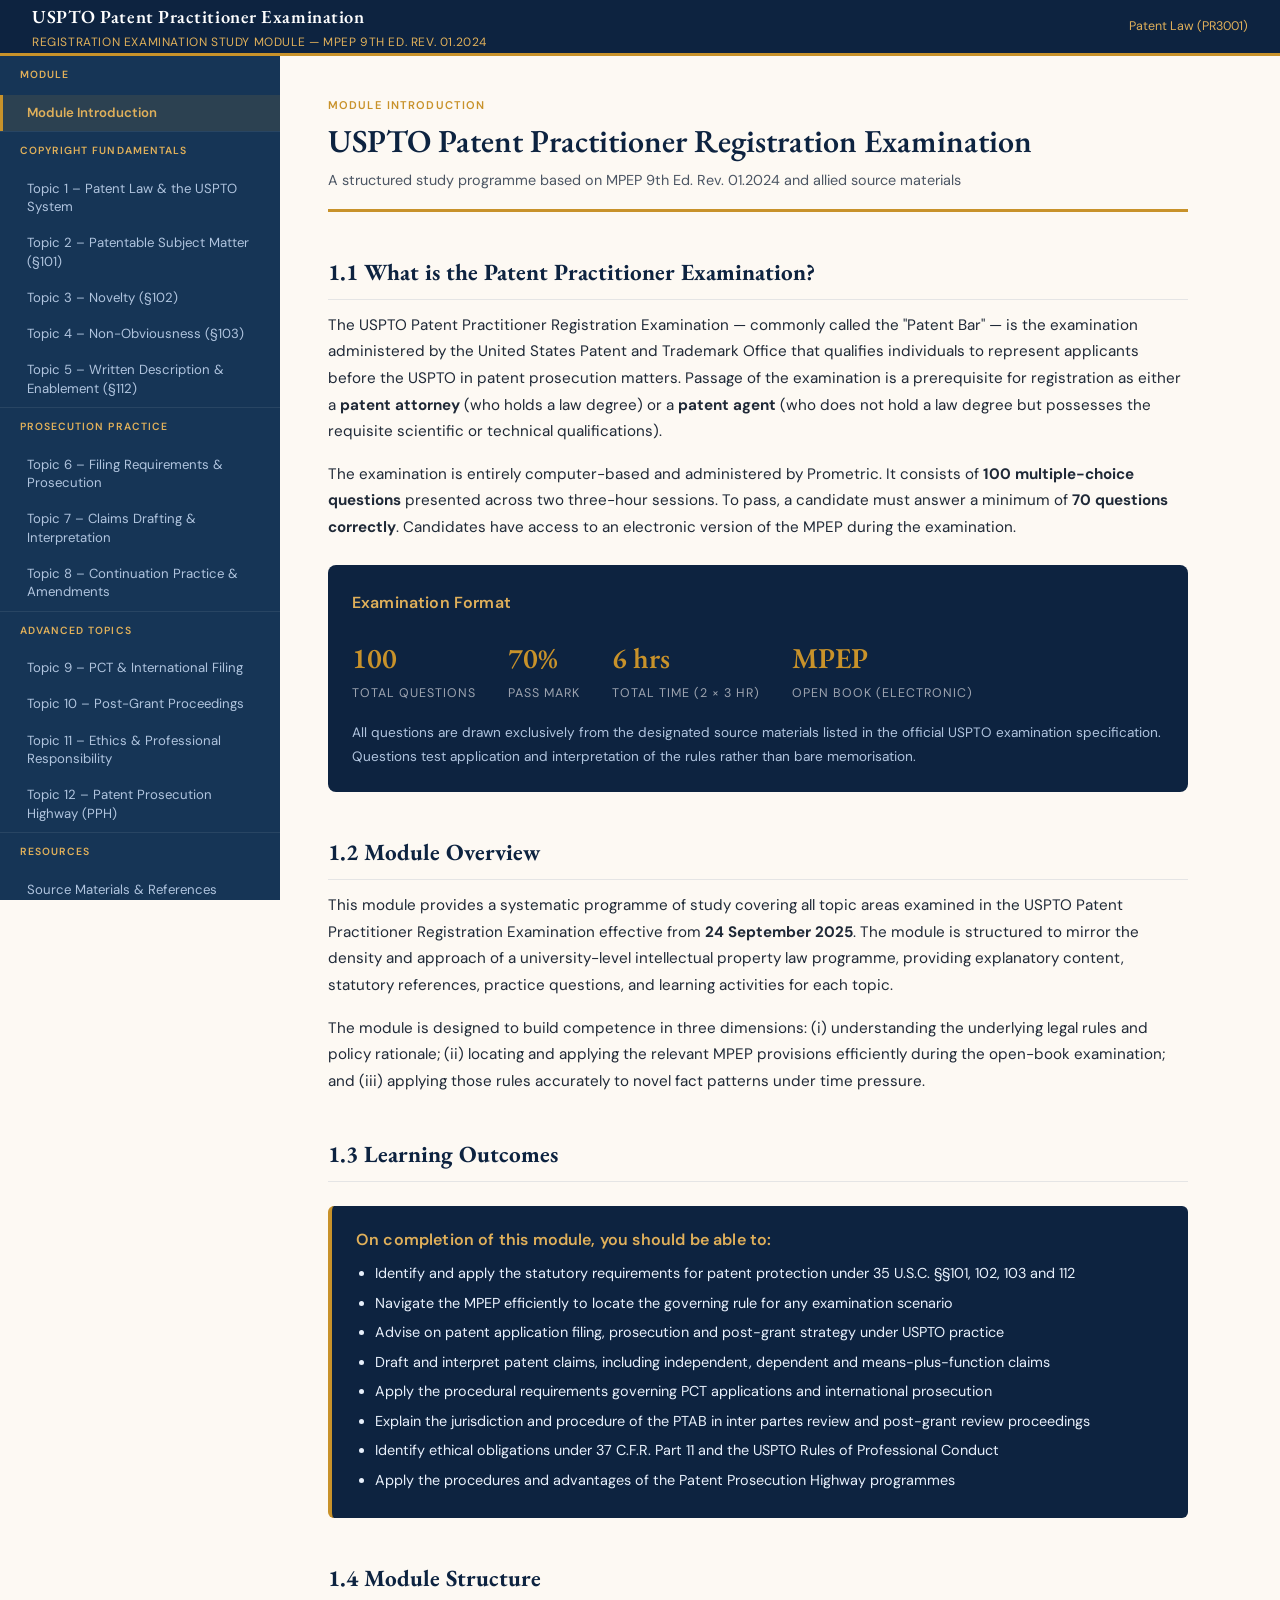
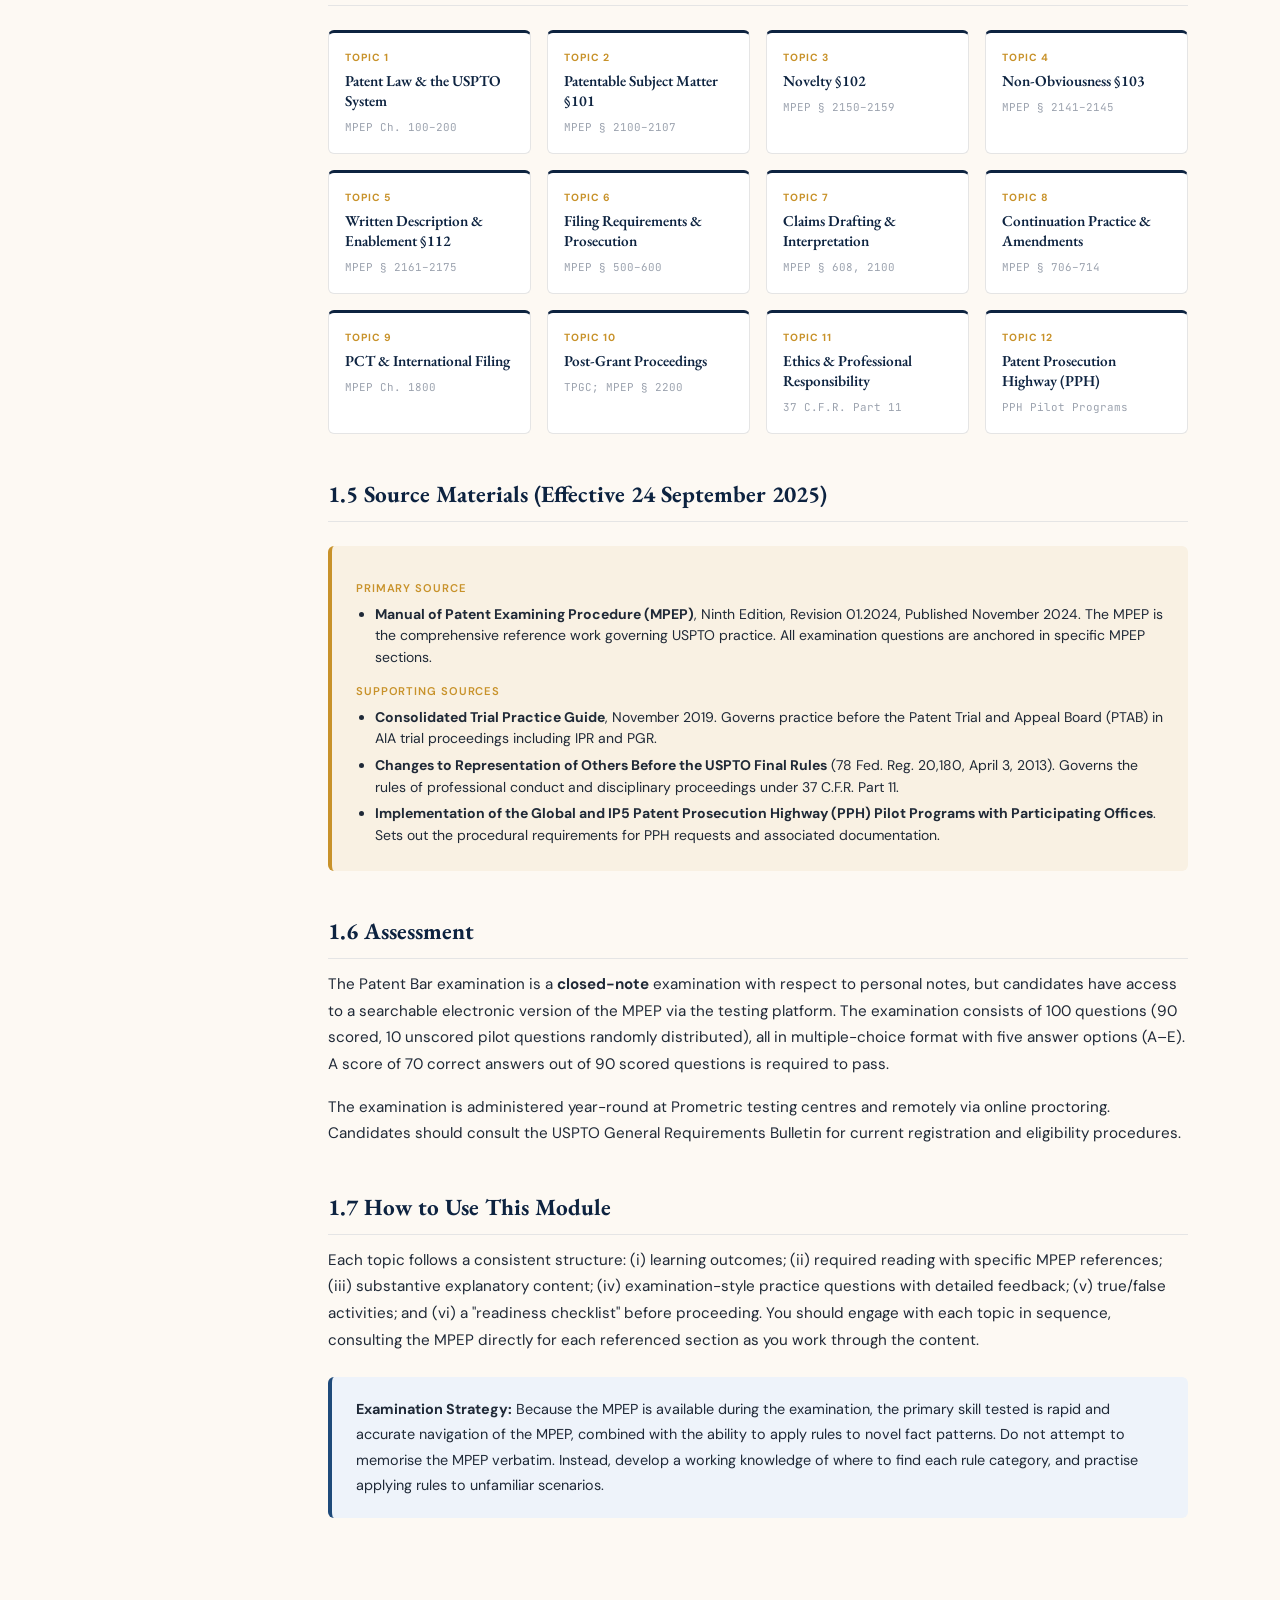
==== index.html @ db64f71f "Rename uspto_patent_module.html to index.html" ====
<!DOCTYPE html>
<html lang="en">
<head>
<meta charset="UTF-8">
<meta name="viewport" content="width=device-width, initial-scale=1.0">
<title>USPTO Patent Practitioner Examination – Study Module</title>
<link rel="preconnect" href="https://fonts.googleapis.com">
<link href="https://fonts.googleapis.com/css2?family=EB+Garamond:ital,wght@0,400;0,500;0,600;1,400&family=DM+Sans:wght@300;400;500;600&family=JetBrains+Mono:wght@400;500&display=swap" rel="stylesheet">
<style>
  :root {
    --navy: #0d2340;
    --navy-mid: #163556;
    --navy-light: #1e4a7a;
    --gold: #c8922a;
    --gold-light: #e0b05a;
    --gold-pale: #f9f1e3;
    --cream: #fdf9f3;
    --white: #ffffff;
    --grey-100: #f4f4f4;
    --grey-200: #e5e5e5;
    --grey-400: #9ca3af;
    --grey-600: #4b5563;
    --grey-800: #1f2937;
    --red-soft: #7b2e2e;
    --green-soft: #1e4d2b;
    --sidebar-w: 280px;
    --content-max: 860px;
  }

  * { box-sizing: border-box; margin: 0; padding: 0; }

  body {
    font-family: 'DM Sans', sans-serif;
    background: var(--cream);
    color: var(--grey-800);
    line-height: 1.75;
  }

  /* ─── TOP BAR ─── */
  .topbar {
    background: var(--navy);
    color: #fff;
    padding: 0 2rem;
    height: 56px;
    display: flex;
    align-items: center;
    justify-content: space-between;
    position: fixed;
    top: 0; left: 0; right: 0;
    z-index: 100;
    border-bottom: 3px solid var(--gold);
  }
  .topbar-brand { font-family: 'EB Garamond', serif; font-size: 1.15rem; font-weight: 600; letter-spacing: .03em; }
  .topbar-sub { font-size: .75rem; color: var(--gold-light); letter-spacing: .05em; text-transform: uppercase; }

  /* ─── LAYOUT ─── */
  .layout { display: flex; margin-top: 56px; min-height: calc(100vh - 56px); }

  /* ─── SIDEBAR ─── */
  .sidebar {
    width: var(--sidebar-w);
    min-width: var(--sidebar-w);
    background: var(--navy-mid);
    color: #c9d8eb;
    position: fixed;
    top: 56px;
    bottom: 0;
    overflow-y: auto;
    font-size: .825rem;
    scrollbar-width: thin;
    scrollbar-color: var(--navy-light) transparent;
  }
  .sidebar::-webkit-scrollbar { width: 4px; }
  .sidebar::-webkit-scrollbar-thumb { background: var(--navy-light); border-radius: 2px; }

  .sidebar-section { border-bottom: 1px solid rgba(255,255,255,.08); }
  .sidebar-heading {
    padding: .65rem 1.25rem;
    font-size: .65rem;
    text-transform: uppercase;
    letter-spacing: .1em;
    color: var(--gold-light);
    font-weight: 600;
  }
  .sidebar a {
    display: block;
    padding: .55rem 1.25rem .55rem 1.5rem;
    color: #b0c4de;
    text-decoration: none;
    border-left: 3px solid transparent;
    transition: all .15s;
    line-height: 1.4;
  }
  .sidebar a:hover, .sidebar a.active {
    background: rgba(200,146,42,.12);
    color: var(--gold-light);
    border-left-color: var(--gold);
  }
  .sidebar a.active { font-weight: 600; }

  /* ─── MAIN ─── */
  .main {
    margin-left: var(--sidebar-w);
    flex: 1;
    padding: 2.5rem 3rem 4rem;
    max-width: calc(var(--content-max) + 6rem);
  }

  /* ─── PAGES ─── */
  .page { display: none; }
  .page.active { display: block; }

  /* ─── TOPIC HEADER ─── */
  .topic-header {
    border-bottom: 3px solid var(--gold);
    margin-bottom: 2rem;
    padding-bottom: 1rem;
  }
  .topic-meta {
    font-size: .7rem;
    text-transform: uppercase;
    letter-spacing: .1em;
    color: var(--gold);
    font-weight: 600;
    margin-bottom: .35rem;
  }
  .topic-title {
    font-family: 'EB Garamond', serif;
    font-size: 2rem;
    font-weight: 600;
    color: var(--navy);
    line-height: 1.25;
  }
  .topic-subtitle { font-size: .9rem; color: var(--grey-600); margin-top: .4rem; }

  /* ─── SECTION HEADINGS ─── */
  h2 {
    font-family: 'EB Garamond', serif;
    font-size: 1.45rem;
    color: var(--navy);
    margin: 2.5rem 0 .75rem;
    padding-bottom: .4rem;
    border-bottom: 1px solid var(--grey-200);
  }
  h3 {
    font-family: 'DM Sans', sans-serif;
    font-size: 1rem;
    font-weight: 600;
    color: var(--navy-mid);
    margin: 1.75rem 0 .5rem;
    letter-spacing: .01em;
  }
  h4 {
    font-size: .9rem;
    font-weight: 600;
    color: var(--grey-800);
    margin: 1.25rem 0 .4rem;
    text-transform: uppercase;
    letter-spacing: .07em;
  }

  p { margin-bottom: 1rem; font-size: .95rem; }

  /* ─── BOXES ─── */
  .box {
    border-radius: 6px;
    padding: 1.25rem 1.5rem;
    margin: 1.5rem 0;
    font-size: .9rem;
  }
  .box-outcomes { background: var(--navy); color: #e8f0fb; border-left: 4px solid var(--gold); }
  .box-outcomes h3 { color: var(--gold-light); margin-top: 0; }
  .box-outcomes li { margin: .4rem 0 .4rem 1.2rem; line-height: 1.6; }

  .box-reading { background: var(--gold-pale); border-left: 4px solid var(--gold); }
  .box-reading h3 { color: var(--navy); margin-top: 0; }
  .box-reading .reading-label { font-size: .7rem; text-transform: uppercase; letter-spacing: .08em; font-weight: 600; color: var(--gold); margin: .85rem 0 .3rem; }
  .box-reading li { margin: .3rem 0 .3rem 1.2rem; font-size: .875rem; line-height: 1.55; }
  .box-reading .mpep-ref { font-family: 'JetBrains Mono', monospace; font-size: .78rem; background: rgba(200,146,42,.15); padding: .1rem .35rem; border-radius: 3px; color: var(--navy); }

  .box-note { background: #eef3fa; border-left: 4px solid var(--navy-light); color: var(--grey-800); }
  .box-warn { background: #fdf5e6; border-left: 4px solid var(--gold); }
  .box-case { background: var(--cream); border: 1px solid var(--grey-200); border-top: 3px solid var(--navy-light); }
  .box-case .case-name { font-family: 'EB Garamond', serif; font-size: 1.05rem; font-weight: 600; color: var(--navy); }
  .box-case .case-cite { font-size: .78rem; color: var(--grey-400); font-family: 'JetBrains Mono', monospace; }

  /* ─── STATUTE CALLOUT ─── */
  .statute {
    border: 1px solid var(--grey-200);
    border-left: 4px solid var(--navy);
    background: var(--white);
    padding: 1rem 1.25rem;
    margin: 1.25rem 0;
    border-radius: 4px;
    font-size: .875rem;
  }
  .statute-label { font-size: .68rem; font-weight: 700; text-transform: uppercase; letter-spacing: .1em; color: var(--navy-light); margin-bottom: .4rem; }
  .statute-text { font-family: 'EB Garamond', serif; font-style: italic; font-size: .95rem; line-height: 1.6; color: var(--grey-800); }

  /* ─── EXAM QUESTION ─── */
  .exam-q {
    background: var(--navy);
    color: #e8f0fb;
    border-radius: 8px;
    padding: 1.5rem;
    margin: 2rem 0;
  }
  .exam-q-label { font-size: .68rem; font-weight: 700; text-transform: uppercase; letter-spacing: .12em; color: var(--gold-light); margin-bottom: .75rem; }
  .exam-q-text { font-family: 'EB Garamond', serif; font-size: 1.05rem; line-height: 1.65; }
  .exam-q-choices { margin-top: 1rem; }
  .exam-q-choice {
    display: flex;
    align-items: flex-start;
    gap: .75rem;
    padding: .6rem .75rem;
    border-radius: 5px;
    margin: .4rem 0;
    cursor: pointer;
    border: 1px solid rgba(255,255,255,.15);
    transition: background .15s;
    font-size: .88rem;
    line-height: 1.5;
  }
  .exam-q-choice:hover { background: rgba(200,146,42,.18); }
  .exam-q-choice.correct { background: rgba(30,77,43,.6); border-color: #4ade80; }
  .exam-q-choice.incorrect { background: rgba(123,46,46,.6); border-color: #f87171; }
  .exam-q-choice .letter { font-weight: 700; color: var(--gold-light); min-width: 1.2rem; }
  .exam-feedback {
    margin-top: 1rem;
    padding: .9rem 1rem;
    border-radius: 5px;
    font-size: .85rem;
    line-height: 1.6;
    display: none;
  }
  .exam-feedback.show { display: block; }
  .exam-feedback.correct-fb { background: rgba(30,77,43,.5); border: 1px solid #4ade80; color: #bbf7d0; }
  .exam-feedback.incorrect-fb { background: rgba(123,46,46,.5); border: 1px solid #f87171; color: #fecaca; }
  .exam-btn {
    margin-top: 1rem;
    background: var(--gold);
    color: var(--navy);
    border: none;
    padding: .55rem 1.4rem;
    border-radius: 4px;
    font-weight: 700;
    font-size: .82rem;
    cursor: pointer;
    letter-spacing: .04em;
    text-transform: uppercase;
  }
  .exam-btn:hover { background: var(--gold-light); }

  /* ─── TF ACTIVITY ─── */
  .tf-activity { margin: 1.5rem 0; }
  .tf-item {
    background: var(--white);
    border: 1px solid var(--grey-200);
    border-radius: 6px;
    padding: 1rem 1.25rem;
    margin: .75rem 0;
  }
  .tf-statement { font-size: .9rem; margin-bottom: .75rem; font-weight: 500; }
  .tf-btns { display: flex; gap: .5rem; }
  .tf-btn {
    padding: .4rem 1.1rem;
    border-radius: 4px;
    border: 1px solid var(--grey-200);
    font-size: .82rem;
    font-weight: 600;
    cursor: pointer;
    background: var(--white);
    color: var(--grey-600);
    transition: all .15s;
  }
  .tf-btn:hover { border-color: var(--navy); color: var(--navy); }
  .tf-btn.selected-t { background: var(--green-soft); color: #fff; border-color: var(--green-soft); }
  .tf-btn.selected-f { background: var(--red-soft); color: #fff; border-color: var(--red-soft); }
  .tf-explanation { font-size: .82rem; color: var(--grey-600); margin-top: .6rem; padding: .6rem .75rem; background: var(--grey-100); border-radius: 4px; display: none; font-style: italic; }
  .tf-explanation.show { display: block; }

  /* ─── READY CHECKLIST ─── */
  .ready-box {
    background: var(--gold-pale);
    border: 1px solid var(--gold-light);
    border-radius: 6px;
    padding: 1.25rem 1.5rem;
    margin: 2rem 0;
  }
  .ready-box h3 { color: var(--navy); margin-top: 0; font-size: .95rem; text-transform: uppercase; letter-spacing: .07em; }
  .ready-box li { margin: .5rem 0 .5rem 1.2rem; font-size: .88rem; }

  /* ─── TABLE OF CONTENTS ─── */
  .toc { list-style: none; padding: 0; }
  .toc li { padding: .3rem 0; border-bottom: 1px solid var(--grey-200); font-size: .88rem; }
  .toc li a { color: var(--navy-light); text-decoration: none; }
  .toc li a:hover { color: var(--gold); text-decoration: underline; }

  /* ─── MPEP BADGE ─── */
  .mpep-badge {
    display: inline-block;
    font-family: 'JetBrains Mono', monospace;
    font-size: .72rem;
    background: var(--navy);
    color: var(--gold-light);
    padding: .15rem .5rem;
    border-radius: 3px;
    margin-right: .3rem;
    vertical-align: middle;
  }

  /* ─── OVERVIEW GRID ─── */
  .topic-grid { display: grid; grid-template-columns: repeat(auto-fill, minmax(200px, 1fr)); gap: 1rem; margin: 1.5rem 0; }
  .topic-card {
    background: var(--white);
    border: 1px solid var(--grey-200);
    border-top: 3px solid var(--navy);
    border-radius: 6px;
    padding: 1rem;
    cursor: pointer;
    transition: all .2s;
  }
  .topic-card:hover { border-top-color: var(--gold); box-shadow: 0 4px 12px rgba(0,0,0,.08); transform: translateY(-2px); }
  .topic-card-num { font-size: .65rem; text-transform: uppercase; letter-spacing: .1em; color: var(--gold); font-weight: 700; }
  .topic-card-title { font-family: 'EB Garamond', serif; font-size: .95rem; font-weight: 600; color: var(--navy); line-height: 1.3; margin-top: .3rem; }
  .topic-card-mpep { font-family: 'JetBrains Mono', monospace; font-size: .68rem; color: var(--grey-400); margin-top: .4rem; }

  /* ─── ASSESSMENT BOX ─── */
  .assessment-info {
    background: var(--navy);
    color: #dde7f5;
    border-radius: 8px;
    padding: 1.5rem;
    margin: 1.5rem 0;
  }
  .assessment-info h3 { color: var(--gold-light); margin-top: 0; }
  .assessment-info .stat { font-size: 1.8rem; font-family: 'EB Garamond', serif; color: var(--gold); font-weight: 600; }
  .assessment-info .stat-label { font-size: .78rem; text-transform: uppercase; letter-spacing: .08em; color: var(--grey-400); }
  .stats-row { display: flex; gap: 2rem; margin: 1rem 0; flex-wrap: wrap; }

  /* ─── SCROLLBAR ─── */
  .main::-webkit-scrollbar { width: 6px; }
  .main::-webkit-scrollbar-thumb { background: var(--grey-200); border-radius: 3px; }

  /* ─── DIVIDER ─── */
  hr { border: none; border-top: 1px solid var(--grey-200); margin: 2rem 0; }

  /* ─── FURTHER READING ─── */
  .further-reading li { margin: .5rem 0 .5rem 1.2rem; font-size: .875rem; line-height: 1.55; font-style: italic; }

  /* ─── RESPONSIVE ─── */
  @media (max-width: 768px) {
    .sidebar { display: none; }
    .main { margin-left: 0; padding: 1.5rem; }
  }
</style>
</head>
<body>

<!-- TOP BAR -->
<nav class="topbar">
  <div>
    <div class="topbar-brand">USPTO Patent Practitioner Examination</div>
    <div class="topbar-sub">Registration Examination Study Module — MPEP 9th Ed. Rev. 01.2024</div>
  </div>
  <div style="font-size:.78rem;color:var(--gold-light);">Patent Law (PR3001)</div>
</nav>

<!-- LAYOUT -->
<div class="layout">

  <!-- SIDEBAR -->
  <aside class="sidebar">
    <div class="sidebar-section">
      <div class="sidebar-heading">Module</div>
      <a href="#" class="active" onclick="showPage('home',this)">Module Introduction</a>
    </div>
    <div class="sidebar-section">
      <div class="sidebar-heading">Copyright Fundamentals</div>
      <a href="#" onclick="showPage('t1',this)">Topic 1 – Patent Law &amp; the USPTO System</a>
      <a href="#" onclick="showPage('t2',this)">Topic 2 – Patentable Subject Matter (§101)</a>
      <a href="#" onclick="showPage('t3',this)">Topic 3 – Novelty (§102)</a>
      <a href="#" onclick="showPage('t4',this)">Topic 4 – Non-Obviousness (§103)</a>
      <a href="#" onclick="showPage('t5',this)">Topic 5 – Written Description &amp; Enablement (§112)</a>
    </div>
    <div class="sidebar-section">
      <div class="sidebar-heading">Prosecution Practice</div>
      <a href="#" onclick="showPage('t6',this)">Topic 6 – Filing Requirements &amp; Prosecution</a>
      <a href="#" onclick="showPage('t7',this)">Topic 7 – Claims Drafting &amp; Interpretation</a>
      <a href="#" onclick="showPage('t8',this)">Topic 8 – Continuation Practice &amp; Amendments</a>
    </div>
    <div class="sidebar-section">
      <div class="sidebar-heading">Advanced Topics</div>
      <a href="#" onclick="showPage('t9',this)">Topic 9 – PCT &amp; International Filing</a>
      <a href="#" onclick="showPage('t10',this)">Topic 10 – Post-Grant Proceedings</a>
      <a href="#" onclick="showPage('t11',this)">Topic 11 – Ethics &amp; Professional Responsibility</a>
      <a href="#" onclick="showPage('t12',this)">Topic 12 – Patent Prosecution Highway (PPH)</a>
    </div>
    <div class="sidebar-section">
      <div class="sidebar-heading">Resources</div>
      <a href="#" onclick="showPage('sources',this)">Source Materials &amp; References</a>
    </div>
  </aside>

  <!-- MAIN CONTENT -->
  <main class="main">

    <!-- ═══════════════════════════════════ HOME ═══════════════════════════════════ -->
    <div id="page-home" class="page active">
      <div class="topic-header">
        <div class="topic-meta">Module Introduction</div>
        <div class="topic-title">USPTO Patent Practitioner Registration Examination</div>
        <div class="topic-subtitle">A structured study programme based on MPEP 9th Ed. Rev. 01.2024 and allied source materials</div>
      </div>

      <h2>1.1 What is the Patent Practitioner Examination?</h2>
      <p>The USPTO Patent Practitioner Registration Examination — commonly called the "Patent Bar" — is the examination administered by the United States Patent and Trademark Office that qualifies individuals to represent applicants before the USPTO in patent prosecution matters. Passage of the examination is a prerequisite for registration as either a <strong>patent attorney</strong> (who holds a law degree) or a <strong>patent agent</strong> (who does not hold a law degree but possesses the requisite scientific or technical qualifications).</p>
      <p>The examination is entirely computer-based and administered by Prometric. It consists of <strong>100 multiple-choice questions</strong> presented across two three-hour sessions. To pass, a candidate must answer a minimum of <strong>70 questions correctly</strong>. Candidates have access to an electronic version of the MPEP during the examination.</p>

      <div class="assessment-info">
        <h3>Examination Format</h3>
        <div class="stats-row">
          <div>
            <div class="stat">100</div>
            <div class="stat-label">Total Questions</div>
          </div>
          <div>
            <div class="stat">70%</div>
            <div class="stat-label">Pass Mark</div>
          </div>
          <div>
            <div class="stat">6 hrs</div>
            <div class="stat-label">Total Time (2 × 3 hr)</div>
          </div>
          <div>
            <div class="stat">MPEP</div>
            <div class="stat-label">Open Book (Electronic)</div>
          </div>
        </div>
        <p style="font-size:.85rem;color:#b0c4de;margin-bottom:0;">All questions are drawn exclusively from the designated source materials listed in the official USPTO examination specification. Questions test application and interpretation of the rules rather than bare memorisation.</p>
      </div>

      <h2>1.2 Module Overview</h2>
      <p>This module provides a systematic programme of study covering all topic areas examined in the USPTO Patent Practitioner Registration Examination effective from <strong>24 September 2025</strong>. The module is structured to mirror the density and approach of a university-level intellectual property law programme, providing explanatory content, statutory references, practice questions, and learning activities for each topic.</p>
      <p>The module is designed to build competence in three dimensions: (i) understanding the underlying legal rules and policy rationale; (ii) locating and applying the relevant MPEP provisions efficiently during the open-book examination; and (iii) applying those rules accurately to novel fact patterns under time pressure.</p>

      <h2>1.3 Learning Outcomes</h2>
      <div class="box box-outcomes">
        <h3>On completion of this module, you should be able to:</h3>
        <ul>
          <li>Identify and apply the statutory requirements for patent protection under 35 U.S.C. §§101, 102, 103 and 112</li>
          <li>Navigate the MPEP efficiently to locate the governing rule for any examination scenario</li>
          <li>Advise on patent application filing, prosecution and post-grant strategy under USPTO practice</li>
          <li>Draft and interpret patent claims, including independent, dependent and means-plus-function claims</li>
          <li>Apply the procedural requirements governing PCT applications and international prosecution</li>
          <li>Explain the jurisdiction and procedure of the PTAB in inter partes review and post-grant review proceedings</li>
          <li>Identify ethical obligations under 37 C.F.R. Part 11 and the USPTO Rules of Professional Conduct</li>
          <li>Apply the procedures and advantages of the Patent Prosecution Highway programmes</li>
        </ul>
      </div>

      <h2>1.4 Module Structure</h2>
      <div class="topic-grid">
        <div class="topic-card" onclick="showPage('t1', null)">
          <div class="topic-card-num">Topic 1</div>
          <div class="topic-card-title">Patent Law &amp; the USPTO System</div>
          <div class="topic-card-mpep">MPEP Ch. 100–200</div>
        </div>
        <div class="topic-card" onclick="showPage('t2', null)">
          <div class="topic-card-num">Topic 2</div>
          <div class="topic-card-title">Patentable Subject Matter §101</div>
          <div class="topic-card-mpep">MPEP § 2100–2107</div>
        </div>
        <div class="topic-card" onclick="showPage('t3', null)">
          <div class="topic-card-num">Topic 3</div>
          <div class="topic-card-title">Novelty §102</div>
          <div class="topic-card-mpep">MPEP § 2150–2159</div>
        </div>
        <div class="topic-card" onclick="showPage('t4', null)">
          <div class="topic-card-num">Topic 4</div>
          <div class="topic-card-title">Non-Obviousness §103</div>
          <div class="topic-card-mpep">MPEP § 2141–2145</div>
        </div>
        <div class="topic-card" onclick="showPage('t5', null)">
          <div class="topic-card-num">Topic 5</div>
          <div class="topic-card-title">Written Description &amp; Enablement §112</div>
          <div class="topic-card-mpep">MPEP § 2161–2175</div>
        </div>
        <div class="topic-card" onclick="showPage('t6', null)">
          <div class="topic-card-num">Topic 6</div>
          <div class="topic-card-title">Filing Requirements &amp; Prosecution</div>
          <div class="topic-card-mpep">MPEP § 500–600</div>
        </div>
        <div class="topic-card" onclick="showPage('t7', null)">
          <div class="topic-card-num">Topic 7</div>
          <div class="topic-card-title">Claims Drafting &amp; Interpretation</div>
          <div class="topic-card-mpep">MPEP § 608, 2100</div>
        </div>
        <div class="topic-card" onclick="showPage('t8', null)">
          <div class="topic-card-num">Topic 8</div>
          <div class="topic-card-title">Continuation Practice &amp; Amendments</div>
          <div class="topic-card-mpep">MPEP § 706–714</div>
        </div>
        <div class="topic-card" onclick="showPage('t9', null)">
          <div class="topic-card-num">Topic 9</div>
          <div class="topic-card-title">PCT &amp; International Filing</div>
          <div class="topic-card-mpep">MPEP Ch. 1800</div>
        </div>
        <div class="topic-card" onclick="showPage('t10', null)">
          <div class="topic-card-num">Topic 10</div>
          <div class="topic-card-title">Post-Grant Proceedings</div>
          <div class="topic-card-mpep">TPGC; MPEP § 2200</div>
        </div>
        <div class="topic-card" onclick="showPage('t11', null)">
          <div class="topic-card-num">Topic 11</div>
          <div class="topic-card-title">Ethics &amp; Professional Responsibility</div>
          <div class="topic-card-mpep">37 C.F.R. Part 11</div>
        </div>
        <div class="topic-card" onclick="showPage('t12', null)">
          <div class="topic-card-num">Topic 12</div>
          <div class="topic-card-title">Patent Prosecution Highway (PPH)</div>
          <div class="topic-card-mpep">PPH Pilot Programs</div>
        </div>
      </div>

      <h2>1.5 Source Materials (Effective 24 September 2025)</h2>
      <div class="box box-reading">
        <div class="reading-label">Primary Source</div>
        <ul>
          <li><strong>Manual of Patent Examining Procedure (MPEP)</strong>, Ninth Edition, Revision 01.2024, Published November 2024. The MPEP is the comprehensive reference work governing USPTO practice. All examination questions are anchored in specific MPEP sections.</li>
        </ul>
        <div class="reading-label">Supporting Sources</div>
        <ul>
          <li><strong>Consolidated Trial Practice Guide</strong>, November 2019. Governs practice before the Patent Trial and Appeal Board (PTAB) in AIA trial proceedings including IPR and PGR.</li>
          <li><strong>Changes to Representation of Others Before the USPTO Final Rules</strong> (78 Fed. Reg. 20,180, April 3, 2013). Governs the rules of professional conduct and disciplinary proceedings under 37 C.F.R. Part 11.</li>
          <li><strong>Implementation of the Global and IP5 Patent Prosecution Highway (PPH) Pilot Programs with Participating Offices</strong>. Sets out the procedural requirements for PPH requests and associated documentation.</li>
        </ul>
      </div>

      <h2>1.6 Assessment</h2>
      <p>The Patent Bar examination is a <strong>closed-note</strong> examination with respect to personal notes, but candidates have access to a searchable electronic version of the MPEP via the testing platform. The examination consists of 100 questions (90 scored, 10 unscored pilot questions randomly distributed), all in multiple-choice format with five answer options (A–E). A score of 70 correct answers out of 90 scored questions is required to pass.</p>
      <p>The examination is administered year-round at Prometric testing centres and remotely via online proctoring. Candidates should consult the USPTO General Requirements Bulletin for current registration and eligibility procedures.</p>

      <h2>1.7 How to Use This Module</h2>
      <p>Each topic follows a consistent structure: (i) learning outcomes; (ii) required reading with specific MPEP references; (iii) substantive explanatory content; (iv) examination-style practice questions with detailed feedback; (v) true/false activities; and (vi) a "readiness checklist" before proceeding. You should engage with each topic in sequence, consulting the MPEP directly for each referenced section as you work through the content.</p>
      <div class="box box-note">
        <strong>Examination Strategy:</strong> Because the MPEP is available during the examination, the primary skill tested is rapid and accurate navigation of the MPEP, combined with the ability to apply rules to novel fact patterns. Do not attempt to memorise the MPEP verbatim. Instead, develop a working knowledge of where to find each rule category, and practise applying rules to unfamiliar scenarios.
      </div>
    </div>

    <!-- ═══════════════════════════════════ TOPIC 1 ═══════════════════════════════════ -->
    <div id="page-t1" class="page">
      <div class="topic-header">
        <div class="topic-meta">Topic 1</div>
        <div class="topic-title">Patent Law and the USPTO System</div>
        <div class="topic-subtitle">Foundations of U.S. patent law, the constitutional basis, statutory framework and the USPTO's role</div>
      </div>

      <div class="box box-outcomes">
        <h3>Learning Outcomes</h3>
        <ul>
          <li>Explain the constitutional and statutory basis for patent protection in the United States</li>
          <li>Distinguish between the roles of the USPTO, the Federal Circuit and the Supreme Court in patent law development</li>
          <li>Identify the types of patents (utility, design, plant) and their respective statutory bases</li>
          <li>Describe the structure and navigational organisation of the MPEP</li>
          <li>Understand the distinction between patent prosecution and patent litigation</li>
        </ul>
      </div>

      <div class="box box-reading">
        <h3>Topic Reading</h3>
        <div class="reading-label">Primary MPEP References</div>
        <ul>
          <li><span class="mpep-badge">MPEP §100</span> Secrecy, Access, National Security and Foreign Filing</li>
          <li><span class="mpep-badge">MPEP §200</span> Types and Status of Application; Benefit and Priority Claims</li>
          <li><span class="mpep-badge">MPEP §1800</span> Patent Cooperation Treaty (Introductory)</li>
          <li><span class="mpep-badge">35 U.S.C. §1</span> Establishment of the USPTO</li>
          <li><span class="mpep-badge">35 U.S.C. §101</span> Inventions patentable (introductory)</li>
          <li><span class="mpep-badge">35 U.S.C. §131</span> Examination of application</li>
        </ul>
        <div class="reading-label">Recommended Supplementary Reading</div>
        <ul>
          <li>USPTO General Requirements Bulletin (current edition) — registration eligibility requirements</li>
          <li>Article I, §8, cl. 8 of the U.S. Constitution — the Patent Clause</li>
        </ul>
      </div>

      <h2>1.1 The Constitutional Basis for Patent Protection</h2>
      <p>The authority to grant patents in the United States derives directly from the Constitution. Article I, §8, clause 8 empowers Congress "To promote the Progress of Science and useful Arts, by securing for limited Times to Authors and Inventors the exclusive Right to their respective Writings and Discoveries." This constitutional grant reflects a utilitarian bargain: the inventor receives a time-limited monopoly in exchange for public disclosure of the invention, which enriches the public domain upon expiry.</p>

      <div class="statute">
        <div class="statute-label">U.S. Constitution, Article I, §8, cl. 8</div>
        <div class="statute-text">"To promote the Progress of Science and useful Arts, by securing for limited Times to Authors and Inventors the exclusive Right to their respective Writings and Discoveries."</div>
      </div>

      <p>Congress has exercised this authority principally through Title 35 of the United States Code, which constitutes the Patent Act. The current Patent Act reflects the significant reforms introduced by the <strong>America Invents Act (AIA)</strong> of 2011, which transitioned the United States from a "first-to-invent" system to a "first-inventor-to-file" system — bringing U.S. practice substantially closer to the approach taken by most major patent offices worldwide.</p>

      <h2>1.2 Types of Patent</h2>
      <h3>Utility Patents (35 U.S.C. §101)</h3>
      <p>Utility patents are by far the most common form of patent protection. They protect any new and useful process, machine, manufacture or composition of matter, or any new and useful improvement thereof. The term of a utility patent is <strong>20 years from the effective filing date</strong> of the earliest U.S. application to which it claims priority, subject to any applicable patent term adjustments or extensions.</p>

      <h3>Design Patents (35 U.S.C. §171)</h3>
      <p>Design patents protect the ornamental or aesthetic appearance of an article of manufacture, as distinguished from its functional features. A design patent has a term of <strong>15 years from the date of grant</strong> for applications filed on or after 13 May 2015 (in accordance with the Patent Law Treaties Implementation Act of 2012). Design patents are not subject to maintenance fees.</p>

      <h3>Plant Patents (35 U.S.C. §163)</h3>
      <p>Plant patents protect distinct and new varieties of asexually reproduced plants (other than tuber-propagated plants or plants found in an uncultivated state). Plant patents have a term of <strong>20 years from the filing date</strong>.</p>

      <div class="box box-note">
        <strong>Examination Note:</strong> The Patent Bar examination may test distinctions between the three patent types, particularly with respect to term, maintenance fees, and eligible subject matter. Design patents are not subject to §103 obviousness challenges in the same manner as utility patents — the standard is whether the design would have been obvious to a designer of ordinary skill in the art.
      </div>

      <h2>1.3 The Role of the USPTO</h2>
      <p>The USPTO is an agency of the U.S. Department of Commerce. It is responsible for examining patent applications and granting patents. The USPTO does not enforce patents — enforcement is a matter for the federal courts. Within the USPTO, the Patent Trial and Appeal Board (PTAB) hears appeals from applicants dissatisfied with an examiner's final rejection, as well as conducting AIA trial proceedings including inter partes review (IPR) and post-grant review (PGR).</p>

      <h2>1.4 The MPEP — Structure and Navigation</h2>
      <p>The MPEP is organised into chapters numbered 100 through 2900, each covering a discrete area of USPTO practice. For examination purposes, the most heavily tested chapters are:</p>
      <ul style="margin:.5rem 0 1rem 1.5rem;font-size:.9rem;line-height:1.8;">
        <li><strong>Chapters 700–900:</strong> Examination procedure, rejections, responses, appeals</li>
        <li><strong>Chapter 1200:</strong> Appeal to the PTAB</li>
        <li><strong>Chapter 1800:</strong> PCT applications</li>
        <li><strong>Chapter 2100:</strong> Patentability (§§101, 102, 103, 112)</li>
        <li><strong>Chapter 2200:</strong> Reexamination</li>
      </ul>
      <p>During the examination, efficient use of the MPEP's search and table-of-contents functions is critical. Practise locating relevant sections from fact pattern triggers before the examination date.</p>

      <!-- EXAM QUESTION -->
      <div class="exam-q" id="q1-1">
        <div class="exam-q-label">Practice Examination Question</div>
        <div class="exam-q-text">Under U.S. patent law, which of the following statements correctly describes the term of a utility patent filed on 1 January 2026 and granted on 1 June 2028, assuming no patent term adjustment applies?</div>
        <div class="exam-q-choices">
          <div class="exam-q-choice" onclick="checkQ('q1-1','A','C')"><span class="letter">A.</span> 17 years from the date of grant, expiring 1 June 2045.</div>
          <div class="exam-q-choice" onclick="checkQ('q1-1','B','C')"><span class="letter">B.</span> 20 years from the date of grant, expiring 1 June 2048.</div>
          <div class="exam-q-choice" onclick="checkQ('q1-1','C','C')"><span class="letter">C.</span> 20 years from the effective filing date, expiring 1 January 2046.</div>
          <div class="exam-q-choice" onclick="checkQ('q1-1','D','C')"><span class="letter">D.</span> 20 years from the date of grant, unless the applicant pays maintenance fees, in which case 25 years.</div>
          <div class="exam-q-choice" onclick="checkQ('q1-1','E','C')"><span class="letter">E.</span> 17 years from the effective filing date, expiring 1 January 2043.</div>
        </div>
        <div class="exam-feedback" id="q1-1-fb"></div>
      </div>

      <!-- TF ACTIVITY -->
      <h2>Learning Activity — True or False?</h2>
      <div class="tf-activity">
        <div class="tf-item">
          <div class="tf-statement">A design patent filed on 1 March 2026 will, if granted, have a term of 20 years from the filing date.</div>
          <div class="tf-btns">
            <button class="tf-btn" onclick="checkTF(this, false, 'Design patents filed on or after 13 May 2015 have a term of 15 years from the date of grant, not 20 years from filing. That term applies to utility and plant patents.')">True</button>
            <button class="tf-btn" onclick="checkTF(this, true, 'Correct. Design patents filed on or after 13 May 2015 have a term of 15 years from the date of grant — not 20 years from filing, which is the utility patent standard.')">False</button>
          </div>
          <div class="tf-explanation"></div>
        </div>
        <div class="tf-item">
          <div class="tf-statement">The USPTO has authority to enforce patents against infringers in federal court proceedings.</div>
          <div class="tf-btns">
            <button class="tf-btn" onclick="checkTF(this, false, 'Incorrect. The USPTO examines and grants patents but has no enforcement authority. Patent enforcement is exclusively a matter for the federal courts, typically the U.S. District Courts, with appeals to the Court of Appeals for the Federal Circuit.')">True</button>
            <button class="tf-btn" onclick="checkTF(this, true, 'Correct. The USPTO only examines and grants patents. Enforcement is a matter for the federal courts. The USPTO plays no role in infringement litigation.')">False</button>
          </div>
          <div class="tf-explanation"></div>
        </div>
        <div class="tf-item">
          <div class="tf-statement">The America Invents Act of 2011 converted the U.S. patent system from "first-to-invent" to "first-inventor-to-file".</div>
          <div class="tf-btns">
            <button class="tf-btn" onclick="checkTF(this, true, 'Correct. The AIA (Pub. L. 112-29) fundamentally reformed U.S. patent law by adopting a first-inventor-to-file system for applications with an effective filing date on or after 16 March 2013, aligning U.S. practice more closely with international norms.')">True</button>
            <button class="tf-btn" onclick="checkTF(this, false, 'Incorrect. This statement is true. The AIA did convert the system from first-to-invent to first-inventor-to-file, with effect from 16 March 2013.')">False</button>
          </div>
          <div class="tf-explanation"></div>
        </div>
      </div>

      <div class="ready-box">
        <h3>Am I Ready to Move On?</h3>
        <p style="font-size:.85rem;margin-bottom:.75rem;">Without consulting the MPEP, can you answer the following?</p>
        <ul>
          <li>What is the constitutional basis for patent protection in the United States?</li>
          <li>What are the three types of patent, and how do their terms differ?</li>
          <li>What is the role of the PTAB, and how does it differ from the role of the federal courts?</li>
          <li>What major change did the AIA introduce, and on what date did it take effect?</li>
        </ul>
      </div>
    </div>

    <!-- ═══════════════════════════════════ TOPIC 2 ═══════════════════════════════════ -->
    <div id="page-t2" class="page">
      <div class="topic-header">
        <div class="topic-meta">Topic 2</div>
        <div class="topic-title">Patentable Subject Matter — 35 U.S.C. §101</div>
        <div class="topic-subtitle">Utility, novelty and subject-matter eligibility; the Alice/Mayo framework and judicial exceptions</div>
      </div>

      <div class="box box-outcomes">
        <h3>Learning Outcomes</h3>
        <ul>
          <li>State and apply the four categories of patentable subject matter under §101</li>
          <li>Explain and apply the three judicial exceptions to patent eligibility</li>
          <li>Apply the Alice/Mayo two-step framework to software, business method and biotechnology claims</li>
          <li>Distinguish subject-matter eligibility from patentability under §§102, 103 and 112</li>
          <li>Identify the utility requirement and explain the distinction between specific, substantial and credible utility</li>
        </ul>
      </div>

      <div class="box box-reading">
        <h3>Topic Reading</h3>
        <div class="reading-label">Primary MPEP References</div>
        <ul>
          <li><span class="mpep-badge">MPEP § 2101</span> Statutory Requirements and Examination Guidelines for §101</li>
          <li><span class="mpep-badge">MPEP § 2104</span> Requirements of 35 U.S.C. 101</li>
          <li><span class="mpep-badge">MPEP § 2105</span> Patentable Subject Matter — Life Forms</li>
          <li><span class="mpep-badge">MPEP § 2106</span> Patent Subject Matter Eligibility — Step 2A/2B Analysis</li>
          <li><span class="mpep-badge">MPEP § 2107</span> Guidelines for Examination of Applications for Compliance with the Utility Requirement</li>
        </ul>
        <div class="reading-label">Essential Case Law</div>
        <ul>
          <li><em>Alice Corp. v. CLS Bank Int'l</em>, 573 U.S. 208 (2014) — the governing framework for software and business method claims</li>
          <li><em>Mayo Collaborative Servs. v. Prometheus Labs.</em>, 566 U.S. 66 (2012) — laws of nature</li>
          <li><em>Association for Molecular Pathology v. Myriad Genetics</em>, 569 U.S. 576 (2013) — isolated DNA sequences</li>
          <li><em>Diamond v. Chakrabarty</em>, 447 U.S. 303 (1980) — "anything under the sun made by man"</li>
        </ul>
      </div>

      <h2>2.1 The Statutory Categories</h2>
      <p>Section 101 of Title 35 defines the outer boundaries of what may be patented in the United States:</p>

      <div class="statute">
        <div class="statute-label">35 U.S.C. §101 — Inventions Patentable</div>
        <div class="statute-text">"Whoever invents or discovers any new and useful process, machine, manufacture, or composition of matter, or any new and useful improvement thereof, may obtain a patent therefor, subject to the conditions and requirements of this title."</div>
      </div>

      <p>The four statutory categories are:</p>
      <ul style="margin:.5rem 0 1rem 1.5rem;font-size:.9rem;line-height:1.9;">
        <li><strong>Process:</strong> A series of steps or acts, including methods and methods of use.</li>
        <li><strong>Machine:</strong> A concrete thing consisting of parts or of certain devices and combinations of devices (apparatus claims).</li>
        <li><strong>Manufacture:</strong> An article produced from raw or prepared materials by the giving of new forms, qualities, properties, or combinations.</li>
        <li><strong>Composition of Matter:</strong> A combination of ingredients, including chemical compounds and mixtures.</li>
      </ul>
      <p>In <em>Diamond v. Chakrabarty</em> (1980), the Supreme Court held that the statutory categories should be interpreted broadly: Congress intended patentable subject matter to "include anything under the sun that is made by man." However, this broad interpretation is qualified by three judicially created exceptions.</p>

      <h2>2.2 Judicial Exceptions</h2>
      <p>The Supreme Court has consistently recognised three categories of subject matter that fall outside the scope of §101, notwithstanding that they might appear to satisfy one of the statutory categories:</p>
      <h3>Laws of Nature</h3>
      <p>Naturally occurring physical and chemical principles — such as the relationship between a drug's metabolite concentration and therapeutic effect — cannot be patented. In <em>Mayo v. Prometheus</em>, the Court held that a method claim that merely applied a law of nature with a conventional, obvious additional step was not patentable subject matter.</p>
      <h3>Natural Phenomena</h3>
      <p>Naturally occurring phenomena — including isolated naturally occurring DNA sequences (per <em>Myriad Genetics</em>) — are not patentable. However, cDNA (complementary DNA, which is synthetically created and does not occur in nature) may be eligible.</p>
      <h3>Abstract Ideas</h3>
      <p>Abstract ideas, including mathematical concepts, certain methods of organising human activity, and mental processes, are not patentable. This exception has proved particularly significant in the context of software and business method patents after <em>Alice Corp.</em></p>

      <h2>2.3 The Alice/Mayo Two-Step Framework (USPTO Step 2A/2B)</h2>
      <p>The USPTO has codified the Supreme Court's <em>Alice</em>/<em>Mayo</em> framework into a two-step eligibility analysis set out in MPEP §2106:</p>
      <h3>Step 1: Does the Claim Fall Within a Statutory Category?</h3>
      <p>If a claim is directed to a process, machine, manufacture or composition of matter, it satisfies Step 1 and examination proceeds. If not, rejection under §101 is appropriate.</p>
      <h3>Step 2A — Prong 1: Is the Claim Directed to a Judicial Exception?</h3>
      <p>The examiner determines whether the claim recites a law of nature, natural phenomenon or abstract idea. If not, the claim is eligible. If it does, analysis continues to Prong 2.</p>
      <h3>Step 2A — Prong 2: Do the Additional Elements Amount to Significantly More?</h3>
      <p>Even if a claim recites a judicial exception, it may still be eligible if the additional claim elements (beyond the exception itself) integrate the exception into a practical application. If they do, the claim is eligible. If the additional elements amount only to well-understood, routine, conventional activity, the claim fails Step 2A Prong 2 and the analysis moves to Step 2B.</p>
      <h3>Step 2B: Does the Claim Amount to Significantly More?</h3>
      <p>Step 2B asks whether any element (individually or in combination) adds a specific limitation beyond the judicial exception that is not well-understood, routine and conventional in the field. If such an element exists, the claim may be eligible despite reciting a judicial exception.</p>

      <div class="box box-case">
        <div class="case-name">Alice Corp. v. CLS Bank International</div>
        <div class="case-cite">573 U.S. 208 (2014)</div>
        <p style="margin-top:.75rem;font-size:.875rem;">The Supreme Court unanimously held that claims directed to the concept of intermediated settlement — a fundamental economic practice — were not patent-eligible under §101. The Court confirmed the two-step framework: (1) determine whether the claim is directed to a judicial exception; (2) if so, consider whether the remaining elements amount to an inventive concept sufficient to ensure the claim is significantly more than a patent on the exception itself. Implementing an abstract idea on a generic computer, without more, does not supply the requisite inventive concept.</p>
      </div>

      <!-- EXAM QUESTION -->
      <div class="exam-q" id="q2-1">
        <div class="exam-q-label">Practice Examination Question</div>
        <div class="exam-q-text">An applicant claims: "A method of reducing the risk of a blood clot in a patient, comprising: (1) administering a drug to the patient; (2) determining the patient's thrombin level; and (3) based on the thrombin level, deciding whether to administer a second dose." The examiner rejects the claim under 35 U.S.C. §101. Which of the following is the most accurate basis for the rejection?</div>
        <div class="exam-q-choices">
          <div class="exam-q-choice" onclick="checkQ('q2-1','A','B')"><span class="letter">A.</span> The claim fails Step 1 because it does not recite a process, machine, manufacture or composition of matter.</div>
          <div class="exam-q-choice" onclick="checkQ('q2-1','B','B')"><span class="letter">B.</span> The claim is directed to a law of nature (the correlation between thrombin levels and clotting risk), and the additional steps are conventional and insufficient to integrate the exception into a practical application.</div>
          <div class="exam-q-choice" onclick="checkQ('q2-1','C','B')"><span class="letter">C.</span> The claim is directed to an abstract idea because it involves a mathematical calculation.</div>
          <div class="exam-q-choice" onclick="checkQ('q2-1','D','B')"><span class="letter">D.</span> The claim lacks utility because the therapeutic outcome is uncertain.</div>
          <div class="exam-q-choice" onclick="checkQ('q2-1','E','B')"><span class="letter">E.</span> The claim satisfies §101 and the rejection is improper; the examiner should instead reject under §102.</div>
        </div>
        <div class="exam-feedback" id="q2-1-fb"></div>
      </div>

      <div class="ready-box">
        <h3>Am I Ready to Move On?</h3>
        <ul>
          <li>What are the four statutory categories of patentable subject matter under §101?</li>
          <li>Name the three judicial exceptions and give an example of each.</li>
          <li>Describe the Alice/Mayo framework as implemented in the USPTO's two-step analysis.</li>
          <li>How does <em>Myriad Genetics</em> distinguish isolated genomic DNA from cDNA for §101 purposes?</li>
        </ul>
      </div>
    </div>

    <!-- ═══════════════════════════════════ TOPIC 3 ═══════════════════════════════════ -->
    <div id="page-t3" class="page">
      <div class="topic-header">
        <div class="topic-meta">Topic 3</div>
        <div class="topic-title">Novelty — 35 U.S.C. §102</div>
        <div class="topic-subtitle">Prior art, anticipation, the AIA prior art framework and the one-year grace period</div>
      </div>

      <div class="box box-outcomes">
        <h3>Learning Outcomes</h3>
        <ul>
          <li>Apply the AIA §102 prior art framework to determine whether a disclosure is prior art</li>
          <li>Distinguish pre-AIA and post-AIA §102 and identify which applies to a given application</li>
          <li>Explain and apply the one-year grace period for inventor-made disclosures under AIA §102(b)(1)</li>
          <li>Apply the test for anticipation and identify what is required for a prior art reference to anticipate a claim</li>
          <li>Identify the categories of prior art that are not available under AIA §102(b)(2) (commonly assigned disclosures)</li>
        </ul>
      </div>

      <div class="box box-reading">
        <h3>Topic Reading</h3>
        <div class="reading-label">Primary MPEP References</div>
        <ul>
          <li><span class="mpep-badge">MPEP § 2150</span> Examination Guidelines: 35 U.S.C. 102 (AIA)</li>
          <li><span class="mpep-badge">MPEP § 2152</span> Prior Art Under AIA 35 U.S.C. 102(a)</li>
          <li><span class="mpep-badge">MPEP § 2153</span> Exceptions Under AIA 35 U.S.C. 102(b) — Disclosures Made 1 Year or Less Before Filing</li>
          <li><span class="mpep-badge">MPEP § 2154</span> Exception Under AIA 35 U.S.C. 102(b)(2) — Commonly Owned Disclosures</li>
          <li><span class="mpep-badge">MPEP § 2131</span> Anticipation — Application of 35 U.S.C. 102</li>
        </ul>
      </div>

      <h2>3.1 The AIA Prior Art Framework</h2>
      <p>The America Invents Act fundamentally restructured the prior art provisions of 35 U.S.C. §102. For applications with an effective filing date on or after <strong>16 March 2013</strong>, the AIA §102 applies. Applications with earlier effective filing dates remain subject to pre-AIA §102.</p>

      <div class="statute">
        <div class="statute-label">AIA 35 U.S.C. §102(a) — Conditions for Patentability; Novelty</div>
        <div class="statute-text">"A person shall be entitled to a patent unless — (1) the claimed invention was patented, described in a printed publication, or in public use, on sale, or otherwise available to the public before the effective filing date of the claimed invention; or (2) the claimed invention was described in a patent granted under section 151, or in an application for patent published or deemed published under section 122(b), in which the patent or application, as the case may be, names another inventor and was effectively filed before the effective filing date of the claimed invention."</div>
      </div>

      <h3>§102(a)(1) — Publicly Available Prior Art</h3>
      <p>Any disclosure that makes the claimed invention "available to the public" before the effective filing date constitutes prior art under §102(a)(1). This includes patents, printed publications, public use, sales, and any other manner of making the invention publicly available. Notably, the AIA's use of "otherwise available to the public" is intended as a catch-all, and the USPTO and courts have interpreted it broadly.</p>

      <h3>§102(a)(2) — Secret Prior Art: Intervening Patent Applications</h3>
      <p>Under §102(a)(2), an application or patent naming another inventor and having an earlier effective filing date constitutes prior art even if it was not published until after the applicant's filing date. This so-called "secret prior art" is significant because an applicant cannot know of an earlier-filed, unpublished application by another party.</p>

      <h2>3.2 The Grace Period — §102(b)(1) and §102(b)(2)</h2>
      <h3>§102(b)(1) — Inventor's Grace Period</h3>
      <p>A disclosure made <strong>one year or less before the effective filing date</strong> of the claimed invention is not prior art under §102(a)(1) if: (A) the disclosure was made by the inventor or joint inventor, or by others who obtained the subject matter from the inventor; or (B) the subject matter disclosed had, before the disclosure, been publicly disclosed by the inventor or a joint inventor.</p>

      <div class="box box-warn">
        <strong>Key Examination Trap:</strong> The grace period under §102(b)(1) protects only disclosures <em>by or derived from the inventor</em>. An independent third-party disclosure made within one year of the applicant's filing date is still prior art under §102(a)(1). This is a critical distinction from pre-AIA practice and a frequent examination topic.
      </div>

      <h3>§102(b)(2) — Commonly Assigned Disclosures</h3>
      <p>A disclosure that qualifies as prior art under §102(a)(2) (i.e., an earlier-filed application by another inventor) is not prior art if, at the time of the disclosure, the subject matter was owned by or subject to an obligation of assignment to the same person or entity as the claimed invention. This exception facilitates joint research and development activities.</p>

      <h2>3.3 Anticipation</h2>
      <p>A prior art reference anticipates a claim if every element of the claim is disclosed, either expressly or inherently, in a single prior art reference. This is the "single reference" rule — anticipation cannot be established by combining disclosures from multiple references (that is the province of §103 obviousness).</p>

      <h3>Inherent Disclosure</h3>
      <p>A claim element is inherently disclosed if it necessarily results from the practice of the prior art reference, even if not explicitly mentioned. The result must be <em>necessarily</em> present, not merely probable or possible: <em>Continental Can Co. v. Monsanto Co.</em>, 948 F.2d 1264 (Fed. Cir. 1991).</p>

      <!-- EXAM QUESTION -->
      <div class="exam-q" id="q3-1">
        <div class="exam-q-label">Practice Examination Question</div>
        <div class="exam-q-text">Inventor A files a patent application on 1 March 2026. Inventor A had disclosed the invention at a public conference on 1 February 2025 — thirteen months before the filing date. A third party, unaware of A's work, independently published a paper describing the same invention on 1 October 2025 — five months before A's filing date. Which of the following is correct under AIA §102?</div>
        <div class="exam-q-choices">
          <div class="exam-q-choice" onclick="checkQ('q3-1','A','D')"><span class="letter">A.</span> Neither the conference disclosure nor the third-party publication constitutes prior art because both occurred before A's filing date.</div>
          <div class="exam-q-choice" onclick="checkQ('q3-1','B','D')"><span class="letter">B.</span> The conference disclosure is prior art under §102(a)(1) but is excused by the §102(b)(1)(A) grace period.</div>
          <div class="exam-q-choice" onclick="checkQ('q3-1','C','D')"><span class="letter">C.</span> The third-party publication is prior art under §102(a)(1) but is excused by the §102(b)(1)(A) grace period because A made the disclosure first.</div>
          <div class="exam-q-choice" onclick="checkQ('q3-1','D','D')"><span class="letter">D.</span> The conference disclosure is prior art under §102(a)(1) and is NOT excused because it occurred more than one year before A's filing date. The third-party publication is also prior art under §102(a)(1) and is NOT excused under §102(b)(1) because the grace period protects only inventor-made or inventor-derived disclosures.</div>
          <div class="exam-q-choice" onclick="checkQ('q3-1','E','D')"><span class="letter">E.</span> Neither disclosure is prior art because neither was made by Inventor A.</div>
        </div>
        <div class="exam-feedback" id="q3-1-fb"></div>
      </div>

      <div class="ready-box">
        <h3>Am I Ready to Move On?</h3>
        <ul>
          <li>What is the effective date threshold that determines whether AIA or pre-AIA §102 applies to an application?</li>
          <li>What disclosures are excepted from prior art status under §102(b)(1)? Does the exception apply to independent third-party disclosures?</li>
          <li>What is the "single reference" rule in anticipation, and how does it differ from obviousness under §103?</li>
          <li>Explain §102(a)(2) "secret prior art" and when the §102(b)(2) commonly-assigned exception applies.</li>
        </ul>
      </div>
    </div>

    <!-- ═══════════════════════════════════ TOPIC 4 ═══════════════════════════════════ -->
    <div id="page-t4" class="page">
      <div class="topic-header">
        <div class="topic-meta">Topic 4</div>
        <div class="topic-title">Non-Obviousness — 35 U.S.C. §103</div>
        <div class="topic-subtitle">The Graham v. John Deere framework, TSM test, secondary considerations and KSR</div>
      </div>

      <div class="box box-outcomes">
        <h3>Learning Outcomes</h3>
        <ul>
          <li>Apply the Graham v. John Deere framework for assessing obviousness</li>
          <li>Explain and apply the TSM (teaching, suggestion or motivation) test and its interaction with KSR</li>
          <li>Identify and apply the secondary considerations of non-obviousness</li>
          <li>Distinguish between proper and improper combination of prior art references in an obviousness rejection</li>
          <li>Identify the person of ordinary skill in the art (POSITA) standard and its role in the §103 analysis</li>
        </ul>
      </div>

      <div class="box box-reading">
        <h3>Topic Reading</h3>
        <div class="reading-label">Primary MPEP References</div>
        <ul>
          <li><span class="mpep-badge">MPEP § 2141</span> Examination Guidelines for Determining Obviousness</li>
          <li><span class="mpep-badge">MPEP § 2142</span> Legal Concept of Prima Facie Obviousness</li>
          <li><span class="mpep-badge">MPEP § 2143</span> Examples of Basic Requirements of a Prima Facie Case of Obviousness</li>
          <li><span class="mpep-badge">MPEP § 2145</span> Consideration of Applicant's Rebuttal Arguments</li>
          <li><span class="mpep-badge">MPEP § 2144</span> Supporting a Rejection Under 35 U.S.C. 103</li>
        </ul>
        <div class="reading-label">Essential Case Law</div>
        <ul>
          <li><em>Graham v. John Deere Co.</em>, 383 U.S. 1 (1966) — the foundational four-factor test</li>
          <li><em>KSR International Co. v. Teleflex Inc.</em>, 550 U.S. 398 (2007) — flexible approach; rejection of rigid TSM test</li>
        </ul>
      </div>

      <h2>4.1 The §103 Standard</h2>
      <div class="statute">
        <div class="statute-label">35 U.S.C. §103 — Conditions for Patentability; Non-Obvious Subject Matter</div>
        <div class="statute-text">"A patent for a claimed invention may not be obtained, notwithstanding that the claimed invention is not identically disclosed as set forth in section 102, if the differences between the claimed invention and the prior art are such that the claimed invention as a whole would have been obvious before the effective filing date of the claimed invention to a person having ordinary skill in the pertinent art to which the claimed invention pertains."</div>
      </div>

      <h2>4.2 The Graham v. John Deere Framework</h2>
      <p>The Supreme Court in <em>Graham v. John Deere</em> (1966) established the four factual inquiries that must underlie any §103 determination:</p>
      <ul style="margin:.5rem 0 1rem 1.5rem;font-size:.9rem;line-height:1.9;">
        <li><strong>(1) Scope and content of the prior art</strong></li>
        <li><strong>(2) Differences between the prior art and the claims at issue</strong></li>
        <li><strong>(3) Level of ordinary skill in the pertinent art (POSITA)</strong></li>
        <li><strong>(4) Secondary considerations</strong> (also called "objective indicia of non-obviousness")</li>
      </ul>
      <p>Only after the first three factual inquiries are resolved can the ultimate legal conclusion of obviousness or non-obviousness be reached. Secondary considerations must be considered before the final determination is made.</p>

      <h2>4.3 KSR and the Flexible Approach to Obviousness</h2>
      <p>Prior to <em>KSR</em> (2007), courts and the USPTO widely applied a rigid teaching-suggestion-motivation (TSM) test, under which a combination of references was obvious only if there was an explicit teaching, suggestion or motivation to combine them in the prior art itself. The Supreme Court in <em>KSR</em> rejected the rigid application of TSM, holding that an obvious combination need not be explicitly taught in the prior art — a POSITA can be assumed to bring creativity, common sense and ordinary experimentation to the analysis.</p>
      <p>The USPTO's post-<em>KSR</em> guidelines set out a non-exhaustive list of rationales supporting obviousness, codified in MPEP §2143, including: combining prior art elements according to known methods to yield predictable results; substitution of one known element for another; obvious to try where a design choice exists among a finite number of identified, predictable solutions; and motivated by market forces or design needs.</p>

      <h2>4.4 Secondary Considerations</h2>
      <p>Secondary considerations (objective indicia of non-obviousness) include:</p>
      <ul style="margin:.5rem 0 1rem 1.5rem;font-size:.9rem;line-height:1.9;">
        <li>Commercial success of the claimed invention</li>
        <li>Long-felt but unsolved need in the art</li>
        <li>Failure of others to solve the problem</li>
        <li>Unexpected results</li>
        <li>Copying of the invention by others</li>
        <li>Industry praise or recognition</li>
        <li>Licensing of the patent as evidence of commercial value</li>
      </ul>
      <p>For secondary considerations to have probative weight, there must be a <strong>nexus</strong> between the evidence and the merits of the claimed invention — i.e., the commercial success or other indicia must be attributable to the invention itself, not to factors such as superior marketing.</p>

      <!-- EXAM QUESTION -->
      <div class="exam-q" id="q4-1">
        <div class="exam-q-label">Practice Examination Question</div>
        <div class="exam-q-text">An examiner is preparing a §103 rejection combining two prior art references. Reference A discloses steps 1 and 2 of the claimed process. Reference B discloses step 3. The examiner's reason for combining is: "a person of ordinary skill would have been motivated to combine References A and B because doing so would have yielded predictable results and the references are in the same field of endeavour." The applicant argues that the combination is improper because neither reference expressly suggests combining them. Under post-KSR USPTO practice, which of the following is correct?</div>
        <div class="exam-q-choices">
          <div class="exam-q-choice" onclick="checkQ('q4-1','A','C')"><span class="letter">A.</span> The rejection is improper; post-KSR, the examiner must still identify an express TSM in the prior art itself.</div>
          <div class="exam-q-choice" onclick="checkQ('q4-1','B','C')"><span class="letter">B.</span> The rejection is improper because the examiner has used hindsight reconstruction by looking backwards from the invention.</div>
          <div class="exam-q-choice" onclick="checkQ('q4-1','C','C')"><span class="letter">C.</span> The rejection is proper. Post-KSR, an express teaching or suggestion in the prior art is not required; it is sufficient that a POSITA would have had a reason to combine the references with a reasonable expectation of success, which the examiner has articulated.</div>
          <div class="exam-q-choice" onclick="checkQ('q4-1','D','C')"><span class="letter">D.</span> The rejection is improper unless the examiner also identifies a specific secondary consideration supporting obviousness.</div>
          <div class="exam-q-choice" onclick="checkQ('q4-1','E','C')"><span class="letter">E.</span> The rejection is proper only if References A and B are in the exact same sub-field of the art.</div>
        </div>
        <div class="exam-feedback" id="q4-1-fb"></div>
      </div>

      <div class="ready-box">
        <h3>Am I Ready to Move On?</h3>
        <ul>
          <li>State the four Graham v. John Deere factual inquiries in order.</li>
          <li>How did KSR change the approach to the TSM test? What remains valid from the pre-KSR approach?</li>
          <li>What is the "nexus" requirement for secondary considerations? Why does it matter?</li>
          <li>What standard of skill applies to the §103 analysis, and who determines it?</li>
        </ul>
      </div>
    </div>

    <!-- ═══════════════════════════════════ TOPIC 5 ═══════════════════════════════════ -->
    <div id="page-t5" class="page">
      <div class="topic-header">
        <div class="topic-meta">Topic 5</div>
        <div class="topic-title">Written Description, Enablement and Definiteness — 35 U.S.C. §112</div>
        <div class="topic-subtitle">The specification requirements, means-plus-function claiming and indefiniteness under Nautilus</div>
      </div>

      <div class="box box-outcomes">
        <h3>Learning Outcomes</h3>
        <ul>
          <li>State and distinguish the written description, enablement and definiteness requirements of §112</li>
          <li>Apply the written description requirement to determine whether a claim is supported by the specification</li>
          <li>Explain the Wands factors for assessing undue experimentation in an enablement analysis</li>
          <li>Apply the Nautilus standard for indefiniteness to claims using terms of degree or functional language</li>
          <li>Explain means-plus-function claiming under §112(f) and the requirement for a corresponding structure in the specification</li>
        </ul>
      </div>

      <div class="box box-reading">
        <h3>Topic Reading</h3>
        <div class="reading-label">Primary MPEP References</div>
        <ul>
          <li><span class="mpep-badge">MPEP § 2161</span> Written Description Requirement</li>
          <li><span class="mpep-badge">MPEP § 2164</span> Enablement Requirement</li>
          <li><span class="mpep-badge">MPEP § 2165</span> The Eight Wands Factors</li>
          <li><span class="mpep-badge">MPEP § 2173</span> Claims Must be Definite — 35 U.S.C. 112(b)</li>
          <li><span class="mpep-badge">MPEP § 2181</span> Means-Plus-Function Claim Limitations</li>
        </ul>
        <div class="reading-label">Essential Case Law</div>
        <ul>
          <li><em>Nautilus, Inc. v. Biosig Instruments, Inc.</em>, 572 U.S. 898 (2014) — the "reasonable certainty" standard for definiteness</li>
          <li><em>In re Wands</em>, 858 F.2d 731 (Fed. Cir. 1988) — the eight-factor enablement test</li>
        </ul>
      </div>

      <h2>5.1 The Written Description Requirement — §112(a)</h2>
      <p>Section 112(a) requires that the specification contain "a written description of the invention." The written description requirement is separate from enablement: a specification may enable a claim (i.e., tell a skilled person how to make and use the invention) without adequately describing the claimed invention as the applicant's own. The test is whether the disclosure <em>reasonably conveys</em> to those skilled in the art that the inventor had possession of the claimed subject matter as of the filing date.</p>

      <h2>5.2 Enablement — §112(a)</h2>
      <p>The specification must enable a person of ordinary skill in the art to make and use the invention without undue experimentation. Whether undue experimentation would be required is assessed using the <em>In re Wands</em> eight-factor test:</p>
      <ul style="margin:.5rem 0 1rem 1.5rem;font-size:.9rem;line-height:1.9;">
        <li>(1) The breadth of the claims</li>
        <li>(2) The nature of the invention</li>
        <li>(3) The state of the prior art</li>
        <li>(4) The level of one of ordinary skill in the art</li>
        <li>(5) The level of predictability in the art</li>
        <li>(6) The amount of direction provided by the inventor</li>
        <li>(7) The existence of working examples</li>
        <li>(8) The quantity of experimentation needed</li>
      </ul>

      <h2>5.3 Definiteness — §112(b)</h2>
      <p>Section 112(b) requires that the claims particularly point out and distinctly claim the subject matter which the inventor regards as the invention. The Supreme Court in <em>Nautilus</em> (2014) held that a claim is indefinite if, when read in light of the specification and the prosecution history, it fails to inform those skilled in the art about the scope of the invention with <strong>reasonable certainty</strong>.</p>

      <h2>5.4 Means-Plus-Function Claiming — §112(f)</h2>
      <p>Section 112(f) permits a claim element to be expressed as a means or step for performing a specified function without the recital of structure, material or acts in support thereof. Such an element is construed to cover the corresponding structure, material or acts described in the specification and equivalents thereof. If no corresponding structure is disclosed in the specification, the claim is indefinite.</p>

      <div class="box box-warn">
        <strong>Examination Trap:</strong> A claim element using "means for" or "step for" language invokes §112(f). However, a claim element that recites structure (e.g., "a processor configured to") typically does not invoke §112(f), even if it is written in functional language. The distinction is heavily tested.
      </div>

      <!-- EXAM QUESTION -->
      <div class="exam-q" id="q5-1">
        <div class="exam-q-label">Practice Examination Question</div>
        <div class="exam-q-text">A patent claim recites "means for detecting a temperature change." The specification describes a thermocouple as the corresponding structure but describes no other structure for performing this function. A competitor's product performs the same detection function using a thermistor. Under 35 U.S.C. §112(f), does the competitor's thermistor infringe the means-plus-function claim?</div>
        <div class="exam-q-choices">
          <div class="exam-q-choice" onclick="checkQ('q5-1','A','C')"><span class="letter">A.</span> No. §112(f) claims are construed to cover only the exact corresponding structure disclosed in the specification — the thermocouple — and nothing else.</div>
          <div class="exam-q-choice" onclick="checkQ('q5-1','B','C')"><span class="letter">B.</span> Yes. Any device capable of detecting a temperature change is covered because §112(f) claims are construed functionally without limitation to specific structures.</div>
          <div class="exam-q-choice" onclick="checkQ('q5-1','C','C')"><span class="letter">C.</span> Possibly. §112(f) claims cover the corresponding structure (thermocouple) and its equivalents. Whether a thermistor is an equivalent to a thermocouple is a factual question depending on whether it performs substantially the same function in substantially the same way to achieve substantially the same result.</div>
          <div class="exam-q-choice" onclick="checkQ('q5-1','D','C')"><span class="letter">D.</span> No. §112(f) claims are not infringed by a product that uses a structurally distinct device, regardless of functional equivalence.</div>
          <div class="exam-q-choice" onclick="checkQ('q5-1','E','C')"><span class="letter">E.</span> The claim is invalid because the specification only discloses one corresponding structure, which is insufficient under §112(f).</div>
        </div>
        <div class="exam-feedback" id="q5-1-fb"></div>
      </div>

      <div class="ready-box">
        <h3>Am I Ready to Move On?</h3>
        <ul>
          <li>How does the written description requirement differ from enablement? Can a specification enable without describing?</li>
          <li>List the eight Wands factors and explain which are most significant in a biotechnology context.</li>
          <li>What is the Nautilus "reasonable certainty" standard, and how does it differ from the pre-Nautilus approach?</li>
          <li>Under §112(f), what does a means-plus-function claim cover, and what is the consequence if no corresponding structure is disclosed?</li>
        </ul>
      </div>
    </div>

    <!-- ═══════════════════════════════════ TOPIC 6 ═══════════════════════════════════ -->
    <div id="page-t6" class="page">
      <div class="topic-header">
        <div class="topic-meta">Topic 6</div>
        <div class="topic-title">Patent Application Filing Requirements and Prosecution</div>
        <div class="topic-subtitle">Parts of the application, filing dates, examination procedures, Office Actions and responses</div>
      </div>

      <div class="box box-outcomes">
        <h3>Learning Outcomes</h3>
        <ul>
          <li>Identify the components required to obtain a filing date for a patent application</li>
          <li>Explain the examination process from filing through final disposition</li>
          <li>Distinguish between a non-final and final Office Action and identify the appropriate responses to each</li>
          <li>Apply the rules governing response periods, extensions of time and the consequences of abandonment</li>
          <li>Explain the interview practice and pre-appeal brief conference procedure</li>
        </ul>
      </div>

      <div class="box box-reading">
        <h3>Topic Reading</h3>
        <div class="reading-label">Primary MPEP References</div>
        <ul>
          <li><span class="mpep-badge">MPEP § 506</span> Filing Date of Application; Completion of Application</li>
          <li><span class="mpep-badge">MPEP § 707</span> Office Actions</li>
          <li><span class="mpep-badge">MPEP § 710</span> Time Periods</li>
          <li><span class="mpep-badge">MPEP § 714</span> Amplification and Correction of Record</li>
          <li><span class="mpep-badge">MPEP § 715</span> Swearing Behind a Reference</li>
          <li><span class="mpep-badge">MPEP § 819</span> Interviews</li>
        </ul>
      </div>

      <h2>6.1 Components Required for a Filing Date</h2>
      <p>Under 37 C.F.R. §1.53, a filing date will be accorded to a patent application upon receipt of a specification (which must include at least one claim for non-provisional applications) and any required drawing. The filing fee is <em>not</em> required to obtain a filing date, although a notice to file missing parts will be sent if fees are outstanding.</p>

      <div class="box box-note">
        <strong>Key Rule:</strong> For utility and plant applications filed on or after 16 December 2012, a filing date can be obtained with just the specification (including at least one claim). Drawings are required if they are necessary for understanding the invention, but a filing date is not withheld simply because drawings are missing — a notice is sent and the applicant has time to supply them.
      </div>

      <h2>6.2 Non-Final and Final Office Actions</h2>
      <h3>Non-Final Office Action</h3>
      <p>A non-final Office Action sets forth the examiner's rejections and objections for the first time (or after certain amendments reopen prosecution). The applicant has a period of <strong>three months</strong> (shortened statutory period) to respond as a matter of right, extendable up to six months by paying extension fees. The applicant may respond by amending claims, submitting arguments, or both.</p>

      <h3>Final Office Action</h3>
      <p>After the applicant's first response, the examiner may issue a final Office Action. A final rejection is not necessarily the last step — the applicant may: (i) file a continued prosecution application (CPA, for designs only after the AIPA), (ii) file a Request for Continued Examination (RCE), (iii) file a continuation application, or (iv) appeal to the PTAB.</p>

      <h2>6.3 Response Periods and Abandonment</h2>
      <p>A response to an Office Action must be filed within the applicable period to avoid abandonment. The shortened statutory period is typically three months but may be extended by one, two or three months upon payment of extension fees (37 C.F.R. §1.136(a)). No extension may be obtained beyond the maximum statutory period of six months from the mailing date of the Office Action. Failure to respond within the maximum statutory period results in <strong>abandonment</strong> of the application.</p>

      <!-- TF ACTIVITY -->
      <h2>Learning Activity — True or False?</h2>
      <div class="tf-activity">
        <div class="tf-item">
          <div class="tf-statement">The filing fee must be paid at the time of filing in order for the USPTO to accord a filing date to a non-provisional patent application.</div>
          <div class="tf-btns">
            <button class="tf-btn" onclick="checkTF(this, false, 'Incorrect. Under 37 C.F.R. §1.53, a filing date is accorded upon receipt of a specification including at least one claim and any required drawing. The filing fee is not required to obtain a filing date; however, a notice to file missing parts will be sent if fees are outstanding.')">True</button>
            <button class="tf-btn" onclick="checkTF(this, true, 'Correct. Payment of the filing fee is not a prerequisite to obtaining a filing date. The USPTO will send a Notice to File Missing Parts if fees are not included with the application.')">False</button>
          </div>
          <div class="tf-explanation"></div>
        </div>
        <div class="tf-item">
          <div class="tf-statement">After receiving a final Office Action, an applicant's only option is to appeal to the Patent Trial and Appeal Board.</div>
          <div class="tf-btns">
            <button class="tf-btn" onclick="checkTF(this, false, 'Incorrect. After a final rejection, the applicant has multiple options including: (1) filing an RCE to reopen prosecution; (2) filing a continuation application; (3) filing after-final amendments that comply with 37 C.F.R. §1.116; or (4) appealing to the PTAB. An RCE is often the most practical route if new claims or arguments are needed.')">True</button>
            <button class="tf-btn" onclick="checkTF(this, true, 'Correct. Appeal to the PTAB is just one of several options available after a final rejection. Filing an RCE, filing a continuation, or submitting compliant after-final amendments are all available alternatives.')">False</button>
          </div>
          <div class="tf-explanation"></div>
        </div>
      </div>

      <div class="ready-box">
        <h3>Am I Ready to Move On?</h3>
        <ul>
          <li>What documents are required for the USPTO to accord a filing date to a non-provisional application?</li>
          <li>What is the shortened statutory period for responding to an Office Action, and what is the maximum extension available?</li>
          <li>What options are available to an applicant after receipt of a final Office Action?</li>
          <li>What is the consequence of failing to respond to an Office Action within the maximum statutory period?</li>
        </ul>
      </div>
    </div>

    <!-- ═══════════════════════════════════ TOPIC 7 ═══════════════════════════════════ -->
    <div id="page-t7" class="page">
      <div class="topic-header">
        <div class="topic-meta">Topic 7</div>
        <div class="topic-title">Claims Drafting and Interpretation</div>
        <div class="topic-subtitle">Independent and dependent claims, claim differentiation, transitional phrases and interpretation standards</div>
      </div>

      <div class="box box-outcomes">
        <h3>Learning Outcomes</h3>
        <ul>
          <li>Identify and apply the rules governing the form and content of claims under 37 C.F.R. §1.75</li>
          <li>Distinguish independent, dependent, and multiple dependent claims and their scope relationships</li>
          <li>Apply the doctrine of claim differentiation</li>
          <li>Explain the significance of transitional phrases ("comprising", "consisting of", "consisting essentially of")</li>
          <li>Apply the broadest reasonable interpretation (BRI) standard used during prosecution</li>
        </ul>
      </div>

      <div class="box box-reading">
        <h3>Topic Reading</h3>
        <div class="reading-label">Primary MPEP References</div>
        <ul>
          <li><span class="mpep-badge">MPEP § 608.01(n)</span> Dependent Claims</li>
          <li><span class="mpep-badge">MPEP § 2111</span> Claim Interpretation — Broadest Reasonable Interpretation</li>
          <li><span class="mpep-badge">MPEP § 2114</span> Apparatus and Method Claims</li>
          <li><span class="mpep-badge">MPEP § 2173</span> Claims Must be Definite</li>
          <li><span class="mpep-badge">37 C.F.R. §1.75</span> Claim(s)</li>
        </ul>
      </div>

      <h2>7.1 Claim Structure</h2>
      <p>A patent claim defines the metes and bounds of the patent right. Each claim must consist of a single sentence and comprise: (i) a <strong>preamble</strong> identifying the category of the invention; (ii) a <strong>transitional phrase</strong> connecting the preamble to the body; and (iii) a <strong>body</strong> setting out the limitations (elements or steps) of the claim.</p>

      <h2>7.2 Transitional Phrases</h2>
      <p>The transitional phrase determines the openness of the claim — i.e., whether additional, unlisted elements in an accused product or process will still infringe:</p>
      <ul style="margin:.5rem 0 1rem 1.5rem;font-size:.9rem;line-height:1.9;">
        <li><strong>"Comprising":</strong> Open-ended. The claim covers embodiments that include at least the listed elements plus any additional, unrecited elements. This is the broadest and most common transitional phrase.</li>
        <li><strong>"Consisting of":</strong> Closed. The claim covers only embodiments that include exactly the listed elements and no others (with the exception of trace impurities in chemical compositions).</li>
        <li><strong>"Consisting essentially of":</strong> Semi-closed. The claim covers embodiments that include the listed elements and any additional elements that do not materially affect the basic and novel characteristics of the claimed invention.</li>
      </ul>

      <h2>7.3 Independent and Dependent Claims</h2>
      <p>An independent claim stands alone and contains all the limitations defining the claimed invention. A dependent claim refers back to and incorporates by reference all limitations of an earlier claim (which may itself be independent or dependent), and adds at least one further limitation.</p>
      <p>Under the <strong>doctrine of claim differentiation</strong>, there is a presumption that each claim has a different scope. A limitation present in a dependent claim is presumed not to be required by the independent claim from which it depends. This doctrine can be important both in claim drafting and in claim construction during prosecution.</p>

      <h2>7.4 Broadest Reasonable Interpretation</h2>
      <p>During examination, the USPTO applies the <strong>broadest reasonable interpretation (BRI)</strong> standard: claim terms are given their broadest reasonable meaning in light of the specification as it would be understood by a person of ordinary skill in the art. BRI is broader than the claim construction applied by courts in litigation (where the claims are construed in light of the full intrinsic record, following <em>Phillips v. AWH Corp.</em>, 415 F.3d 1303 (Fed. Cir. 2005)).</p>

      <!-- EXAM QUESTION -->
      <div class="exam-q" id="q7-1">
        <div class="exam-q-label">Practice Examination Question</div>
        <div class="exam-q-text">Claim 1 recites: "A composition comprising: compound A; and compound B." Claim 3 depends from claim 1 and recites: "The composition of claim 1, wherein compound A is present in an amount of 10-20% by weight." Under the doctrine of claim differentiation, which of the following is most accurate?</div>
        <div class="exam-q-choices">
          <div class="exam-q-choice" onclick="checkQ('q7-1','A','B')"><span class="letter">A.</span> Claim 1 is limited to compositions in which compound A is not present in an amount of 10-20% by weight, because claim 3 expressly claims that range.</div>
          <div class="exam-q-choice" onclick="checkQ('q7-1','B','B')"><span class="letter">B.</span> Claim 1 covers compositions with compound A in any amount, including the 10-20% range; the doctrine of claim differentiation creates a presumption that claim 1's scope is broader than claim 3.</div>
          <div class="exam-q-choice" onclick="checkQ('q7-1','C','B')"><span class="letter">C.</span> Claim 3 is invalid because it overlaps in scope with claim 1.</div>
          <div class="exam-q-choice" onclick="checkQ('q7-1','D','B')"><span class="letter">D.</span> The doctrine of claim differentiation requires that claims must have completely non-overlapping scopes.</div>
          <div class="exam-q-choice" onclick="checkQ('q7-1','E','B')"><span class="letter">E.</span> Claim 1 and Claim 3 have identical scope because claim 3 merely restates the limitations of claim 1 more precisely.</div>
        </div>
        <div class="exam-feedback" id="q7-1-fb"></div>
      </div>

      <div class="ready-box">
        <h3>Am I Ready to Move On?</h3>
        <ul>
          <li>What are the three components of a patent claim, and what function does each serve?</li>
          <li>Distinguish "comprising", "consisting of" and "consisting essentially of". Which is preferred for maximum claim scope?</li>
          <li>Explain the doctrine of claim differentiation and its significance in prosecution and litigation.</li>
          <li>How does the BRI standard differ from the Phillips claim construction standard used in litigation?</li>
        </ul>
      </div>
    </div>

    <!-- ═══════════════════════════════════ TOPIC 8 ═══════════════════════════════════ -->
    <div id="page-t8" class="page">
      <div class="topic-header">
        <div class="topic-meta">Topic 8</div>
        <div class="topic-title">Continuation Practice and Amendments</div>
        <div class="topic-subtitle">Continuation, divisional and CIP applications; RCEs; claim amendments and interview practice</div>
      </div>

      <div class="box box-outcomes">
        <h3>Learning Outcomes</h3>
        <ul>
          <li>Distinguish continuation, divisional and continuation-in-part (CIP) applications and explain when each is appropriate</li>
          <li>Apply the rules governing benefit claims and identify the deadline for claiming priority</li>
          <li>Explain the Request for Continued Examination (RCE) procedure and its limitations</li>
          <li>Apply the rules governing claim amendments during prosecution, including formal requirements</li>
          <li>Understand the doctrine of prosecution history estoppel as it arises from amendments</li>
        </ul>
      </div>

      <div class="box box-reading">
        <h3>Topic Reading</h3>
        <div class="reading-label">Primary MPEP References</div>
        <ul>
          <li><span class="mpep-badge">MPEP § 201.06</span> Continuation Application</li>
          <li><span class="mpep-badge">MPEP § 201.06(b)</span> Continuation-in-Part Application</li>
          <li><span class="mpep-badge">MPEP § 201.06(c)</span> Request for Continued Examination (RCE)</li>
          <li><span class="mpep-badge">MPEP § 201.07</span> Divisional Application</li>
          <li><span class="mpep-badge">MPEP § 706.07(h)</span> Request for Continued Examination After Final Rejection</li>
        </ul>
      </div>

      <h2>8.1 Continuation Applications</h2>
      <p>A <strong>continuation application</strong> is a second application for the same invention claimed in a prior application, filed while the prior application is pending. The continuation shares the same specification as the parent and is entitled to claim the benefit of the parent's filing date. No new matter may be added in a continuation — the claims must be supported by the original disclosure.</p>

      <h2>8.2 Continuation-in-Part (CIP) Applications</h2>
      <p>A <strong>continuation-in-part (CIP)</strong> application repeats a substantial portion of a prior application but adds new subject matter not disclosed in the prior application. Claims in a CIP that are supported only by the newly added matter receive only the filing date of the CIP itself (not the parent's filing date) for prior art purposes. This distinction is critical in the post-AIA environment.</p>

      <h2>8.3 Divisional Applications</h2>
      <p>A <strong>divisional application</strong> is used when a restriction requirement has been made in a parent application (requiring the applicant to elect one of multiple independent and distinct inventions). The divisional pursues the non-elected claims from the parent and is entitled to the parent's filing date. No new matter may be added.</p>

      <h2>8.4 Request for Continued Examination (RCE)</h2>
      <p>An RCE is a submission that reopens prosecution of a finally rejected application without the filing of a new application. The filing of an RCE is available after a final action (final rejection, notice of allowance, or examiner's answer). Upon filing an RCE, the status of the application returns to pending and prosecution continues. An RCE cannot be filed in a provisional application, a reissue application, or after a notice of allowance has been issued (unless within the period for response).</p>

      <div class="box box-note">
        <strong>Key Distinction:</strong> An RCE continues prosecution in the same application with the same serial number. A continuation application is a new application, assigned a new serial number, filed while the parent is pending. Both may present new claims and arguments, but the procedural rules and fee structures differ significantly.
      </div>

      <!-- EXAM QUESTION -->
      <div class="exam-q" id="q8-1">
        <div class="exam-q-label">Practice Examination Question</div>
        <div class="exam-q-text">An inventor files Application A on 1 January 2024. On 1 June 2025, while Application A is still pending, the inventor files Application B, which reproduces the entire specification of Application A and adds three paragraphs disclosing a novel improvement to the original invention. New Claim 10 in Application B is directed to the improvement and is supported only by the three new paragraphs. For prior art purposes under AIA §102, what is the effective filing date of Claim 10 in Application B?</div>
        <div class="exam-q-choices">
          <div class="exam-q-choice" onclick="checkQ('q8-1','A','C')"><span class="letter">A.</span> 1 January 2024 — the filing date of Application A — because Application B claims the benefit of Application A under 35 U.S.C. §120.</div>
          <div class="exam-q-choice" onclick="checkQ('q8-1','B','C')"><span class="letter">B.</span> 1 January 2024 — but only if Application B is a continuation, not a CIP.</div>
          <div class="exam-q-choice" onclick="checkQ('q8-1','C','C')"><span class="letter">C.</span> 1 June 2025 — the filing date of Application B — because Claim 10 is supported only by subject matter added in Application B and not disclosed in Application A.</div>
          <div class="exam-q-choice" onclick="checkQ('q8-1','D','C')"><span class="letter">D.</span> 1 January 2024 for all claims in Application B, because the CIP as a whole claims §120 benefit.</div>
          <div class="exam-q-choice" onclick="checkQ('q8-1','E','C')"><span class="letter">E.</span> 1 June 2025 — the filing date of Application B — for all claims, because Application B contains new matter.</div>
        </div>
        <div class="exam-feedback" id="q8-1-fb"></div>
      </div>

      <div class="ready-box">
        <h3>Am I Ready to Move On?</h3>
        <ul>
          <li>What is the difference between a continuation and a CIP? When can each be filed?</li>
          <li>Under what circumstances is the effective filing date of a CIP claim the parent's filing date, versus the CIP's own filing date?</li>
          <li>When may an RCE be filed, and when is it unavailable?</li>
          <li>What is the significance of prosecution history estoppel arising from claim amendments?</li>
        </ul>
      </div>
    </div>

    <!-- ═══════════════════════════════════ TOPIC 9 ═══════════════════════════════════ -->
    <div id="page-t9" class="page">
      <div class="topic-header">
        <div class="topic-meta">Topic 9</div>
        <div class="topic-title">PCT and International Patent Filing</div>
        <div class="topic-subtitle">The Patent Cooperation Treaty, national phase entry, the international search report and US as RO/ISA/DO</div>
      </div>

      <div class="box box-outcomes">
        <h3>Learning Outcomes</h3>
        <ul>
          <li>Explain the structure and purpose of the PCT system and the role of WIPO</li>
          <li>Identify the key deadlines in PCT prosecution including national phase entry</li>
          <li>Explain the roles of the receiving office (RO), international searching authority (ISA) and designated/elected offices</li>
          <li>Apply the rules governing the international filing date, priority claims and the national/regional phase</li>
          <li>Identify the Chapter I and Chapter II procedures and the effect of a demand for international preliminary examination</li>
        </ul>
      </div>

      <div class="box box-reading">
        <h3>Topic Reading</h3>
        <div class="reading-label">Primary MPEP References</div>
        <ul>
          <li><span class="mpep-badge">MPEP § 1801</span> Basic PCT Principles</li>
          <li><span class="mpep-badge">MPEP § 1802</span> PCT Definitions</li>
          <li><span class="mpep-badge">MPEP § 1810</span> Filing of International Application</li>
          <li><span class="mpep-badge">MPEP § 1840</span> The International Search</li>
          <li><span class="mpep-badge">MPEP § 1850</span> National Phase of International Application</li>
          <li><span class="mpep-badge">MPEP § 1893</span> National Stage Entry at the USPTO</li>
        </ul>
      </div>

      <h2>9.1 Overview of the PCT System</h2>
      <p>The Patent Cooperation Treaty (PCT), administered by the World Intellectual Property Organization (WIPO), provides a unified procedure for filing patent applications simultaneously in multiple countries. A single international application filed under the PCT has the effect of a national filing in all designated Contracting States. The PCT does <em>not</em> result in an "international patent" — patents are ultimately granted by each national or regional office during the national phase.</p>

      <h2>9.2 Key PCT Deadlines</h2>
      <ul style="margin:.5rem 0 1rem 1.5rem;font-size:.9rem;line-height:1.9;">
        <li><strong>12 months:</strong> Priority claim must be made within 12 months of the earliest priority application under the Paris Convention.</li>
        <li><strong>30 months:</strong> National/regional phase entry is required by 30 months from the earliest priority date (or international filing date if no priority is claimed) in most Contracting States, including the United States (37 C.F.R. §1.495).</li>
        <li><strong>16 months (Chapter II):</strong> A demand for international preliminary examination must be filed within 3 months of the international search report/written opinion or 22 months from the priority date, whichever is later.</li>
      </ul>

      <div class="box box-warn">
        <strong>Critical Deadline:</strong> Entry into the U.S. national phase must occur by <strong>30 months from the priority date</strong>. Missing this deadline results in abandonment of the international application as to the United States. A petition to revive on the basis of unintentional delay is available but is not guaranteed to succeed and should not be relied upon.
      </div>

      <h2>9.3 The Receiving Office and International Search</h2>
      <p>A PCT application may be filed at any competent Receiving Office (RO). For U.S. applicants, the USPTO acts as the RO. The RO checks the application for formal compliance and transmits it to WIPO (IB) and the designated ISA. The ISA conducts the international search and issues an <strong>International Search Report (ISR)</strong> and <strong>Written Opinion</strong> on patentability within approximately 16 months of the priority date.</p>

      <h2>9.4 National Phase Entry in the United States</h2>
      <p>To enter the U.S. national phase, the applicant must: (i) pay the national stage fee; (ii) submit an executed oath or declaration; and (iii) furnish the English translation of the international application (if filed in a language other than English). The U.S. national stage application is examined under the same rules and standards as a domestic non-provisional application.</p>

      <!-- EXAM QUESTION -->
      <div class="exam-q" id="q9-1">
        <div class="exam-q-label">Practice Examination Question</div>
        <div class="exam-q-text">An inventor files a U.S. provisional application on 1 March 2024. On 28 February 2025, the inventor timely files a PCT application claiming priority to the provisional. By what date must the inventor enter the U.S. national phase (assuming no extension is available)?</div>
        <div class="exam-q-choices">
          <div class="exam-q-choice" onclick="checkQ('q9-1','A','D')"><span class="letter">A.</span> 28 February 2026 — 12 months from the PCT filing date.</div>
          <div class="exam-q-choice" onclick="checkQ('q9-1','B','D')"><span class="letter">B.</span> 1 March 2026 — 24 months from the provisional filing date.</div>
          <div class="exam-q-choice" onclick="checkQ('q9-1','C','D')"><span class="letter">C.</span> 1 September 2026 — 18 months from the PCT filing date.</div>
          <div class="exam-q-choice" onclick="checkQ('q9-1','D','D')"><span class="letter">D.</span> 1 September 2026 — 30 months from the earliest priority date, which is the provisional filing date of 1 March 2024.</div>
          <div class="exam-q-choice" onclick="checkQ('q9-1','E','D')"><span class="letter">E.</span> 28 February 2027 — 24 months from the PCT filing date.</div>
        </div>
        <div class="exam-feedback" id="q9-1-fb"></div>
      </div>

      <div class="ready-box">
        <h3>Am I Ready to Move On?</h3>
        <ul>
          <li>What does the PCT system offer and what does it not provide? Does a PCT application result in an "international patent"?</li>
          <li>What are the key PCT deadlines and from what date are they calculated?</li>
          <li>What are the minimum requirements for U.S. national stage entry?</li>
          <li>What is the difference between the ISR and the International Preliminary Report on Patentability?</li>
        </ul>
      </div>
    </div>

    <!-- ═══════════════════════════════════ TOPIC 10 ═══════════════════════════════════ -->
    <div id="page-t10" class="page">
      <div class="topic-header">
        <div class="topic-meta">Topic 10</div>
        <div class="topic-title">Post-Grant Proceedings — IPR, PGR and Ex Parte Reexamination</div>
        <div class="topic-subtitle">AIA trial proceedings before the PTAB and reexamination procedures</div>
      </div>

      <div class="box box-outcomes">
        <h3>Learning Outcomes</h3>
        <ul>
          <li>Explain the threshold standard for institution of IPR and PGR proceedings and the grounds available in each</li>
          <li>Apply the deadlines for filing IPR and PGR petitions</li>
          <li>Explain the ex parte reexamination procedure and its availability to third parties</li>
          <li>Distinguish IPR from PGR in terms of grounds, timing and standing requirements</li>
          <li>Apply the key rules from the Consolidated Trial Practice Guide governing PTAB trial conduct</li>
        </ul>
      </div>

      <div class="box box-reading">
        <h3>Topic Reading</h3>
        <div class="reading-label">Primary Sources</div>
        <ul>
          <li><span class="mpep-badge">TPGC §§ I–III</span> Consolidated Trial Practice Guide (November 2019) — Petitions, Institution, Trial Conduct</li>
          <li><span class="mpep-badge">MPEP § 2200</span> Citation of Prior Art and Ex Parte Reexamination of Patents</li>
          <li><span class="mpep-badge">MPEP § 2600</span> Optional Inter Partes Reexamination</li>
          <li><span class="mpep-badge">35 U.S.C. §311–319</span> Inter Partes Review</li>
          <li><span class="mpep-badge">35 U.S.C. §321–329</span> Post-Grant Review</li>
        </ul>
      </div>

      <h2>10.1 Inter Partes Review (IPR)</h2>
      <p>IPR is a trial proceeding conducted by the PTAB under 35 U.S.C. §§311–319 (AIA). A petition for IPR may be filed by any person who is not the patent owner and has not been served with a complaint for infringement of the patent more than one year before the petition. IPR may only be filed after the later of: (i) 9 months after the date of grant of the patent; or (ii) if a PGR was filed, the termination of the PGR proceeding.</p>

      <h3>Grounds Available in IPR</h3>
      <p>IPR is limited to challenges based on <strong>§102 (novelty)</strong> and <strong>§103 (obviousness)</strong> using only prior art consisting of patents and printed publications. Challenges based on §101, §112, public use or on-sale bar cannot be raised in IPR.</p>

      <h3>Institution Standard</h3>
      <p>The PTAB will institute IPR only if the petition demonstrates a reasonable likelihood that the petitioner would prevail with respect to at least one challenged claim. This is a threshold determination made on the papers submitted.</p>

      <h2>10.2 Post-Grant Review (PGR)</h2>
      <p>PGR must be filed within <strong>9 months of the date of grant</strong> of the challenged patent. PGR is available on any ground of invalidity, including §§101, 102, 103 and 112, as well as the public use and on-sale bars. The institution standard for PGR requires that the petition demonstrate it is more likely than not that at least one challenged claim is unpatentable.</p>

      <h2>10.3 Ex Parte Reexamination</h2>
      <p>Ex parte reexamination under 35 U.S.C. §302 may be requested by any person (including the patent owner) at any time during the period of enforceability of the patent. The requester must submit prior art consisting of patents or printed publications and demonstrate that the prior art raises a <strong>substantial new question of patentability (SNQ)</strong> as to at least one claim. Once reexamination is ordered, the proceeding is conducted ex parte — i.e., third-party requesters have limited participation rights after the initial request.</p>

      <!-- EXAM QUESTION -->
      <div class="exam-q" id="q10-1">
        <div class="exam-q-label">Practice Examination Question</div>
        <div class="exam-q-text">Company X wishes to challenge a patent that was granted 5 months ago. Company X has not been served with a complaint for patent infringement. Company X believes the patent claims are unpatentable under 35 U.S.C. §101 and §103. Which of the following proceedings is most appropriate for Company X to pursue at this time?</div>
        <div class="exam-q-choices">
          <div class="exam-q-choice" onclick="checkQ('q10-1','A','B')"><span class="letter">A.</span> Inter partes review (IPR), because it is available on §101 and §103 grounds.</div>
          <div class="exam-q-choice" onclick="checkQ('q10-1','B','B')"><span class="letter">B.</span> Post-grant review (PGR), because it is available on all grounds of invalidity including §101 and §103, and the 9-month window from grant has not yet closed.</div>
          <div class="exam-q-choice" onclick="checkQ('q10-1','C','B')"><span class="letter">C.</span> Ex parte reexamination, because it is available at any time and on any ground of invalidity.</div>
          <div class="exam-q-choice" onclick="checkQ('q10-1','D','B')"><span class="letter">D.</span> Inter partes review (IPR), because the 9-month post-grant window has not closed so IPR is the preferred proceeding.</div>
          <div class="exam-q-choice" onclick="checkQ('q10-1','E','B')"><span class="letter">E.</span> Company X cannot challenge the patent before the PTAB until 12 months after the date of grant.</div>
        </div>
        <div class="exam-feedback" id="q10-1-fb"></div>
      </div>

      <div class="ready-box">
        <h3>Am I Ready to Move On?</h3>
        <ul>
          <li>What are the grounds available for IPR versus PGR? What type of prior art may be used in each?</li>
          <li>What is the timing constraint for filing a PGR petition? What about IPR?</li>
          <li>What is the institution standard for IPR? How does it differ from the PGR standard?</li>
          <li>What is the SNQ standard in ex parte reexamination, and who may file a request?</li>
        </ul>
      </div>
    </div>

    <!-- ═══════════════════════════════════ TOPIC 11 ═══════════════════════════════════ -->
    <div id="page-t11" class="page">
      <div class="topic-header">
        <div class="topic-meta">Topic 11</div>
        <div class="topic-title">Ethics and Professional Responsibility</div>
        <div class="topic-subtitle">37 C.F.R. Part 11, the USPTO Rules of Professional Conduct, and representation before the USPTO</div>
      </div>

      <div class="box box-outcomes">
        <h3>Learning Outcomes</h3>
        <ul>
          <li>Identify who may practice before the USPTO in patent matters and the eligibility requirements</li>
          <li>Apply the duty of candour and good faith under 37 C.F.R. §1.56 and the doctrine of inequitable conduct</li>
          <li>Explain the conflict of interest rules applicable to patent practitioners</li>
          <li>Apply the rules governing the unauthorised practice of patent law</li>
          <li>Explain the disciplinary proceedings available to the USPTO under 37 C.F.R. Part 11</li>
        </ul>
      </div>

      <div class="box box-reading">
        <h3>Topic Reading</h3>
        <div class="reading-label">Primary Sources</div>
        <ul>
          <li><span class="mpep-badge">37 C.F.R. § 11.1–11.901</span> Representation of Others Before the USPTO; USPTO Rules of Professional Conduct</li>
          <li><span class="mpep-badge">37 C.F.R. § 1.56</span> Duty to Disclose Information Material to Patentability</li>
          <li><span class="mpep-badge">78 Fed. Reg. 20,180</span> Changes to Representation of Others Before the USPTO Final Rules (April 3, 2013)</li>
          <li><span class="mpep-badge">MPEP § 2001</span> Duty of Disclosure, Candor and Good Faith</li>
        </ul>
      </div>

      <h2>11.1 Who May Practice Before the USPTO</h2>
      <p>Only registered patent practitioners — patent attorneys (who are also members of a state bar) and patent agents (who are not lawyers but have passed the Patent Bar) — may represent others before the USPTO in patent prosecution matters. An applicant may, however, prosecute their own patent application (prosecute "pro se"). Registered practitioners must maintain their registration and comply with continuing requirements imposed by the USPTO.</p>

      <h2>11.2 The Duty of Candour — 37 C.F.R. §1.56</h2>
      <p>Each individual associated with the filing and prosecution of a patent application — including the inventor, the registered practitioner and all persons substantively involved — has a duty to disclose to the USPTO all information that is material to patentability. Failure to comply with this duty may result in a finding of <strong>inequitable conduct</strong>, which can render the entire patent unenforceable (not just the specific claims affected by the non-disclosure).</p>

      <div class="box box-warn">
        <strong>Critical Rule:</strong> The duty of candour under §1.56 applies throughout prosecution and during reexamination. It ends upon the issuance of the patent. However, withheld material information discovered after prosecution but before issuance must be promptly disclosed. Failure to disclose known material prior art is the most common source of inequitable conduct allegations.
      </div>

      <h2>11.3 Conflicts of Interest</h2>
      <p>The USPTO Rules of Professional Conduct (37 C.F.R. Part 11, modelled on the ABA Model Rules) prohibit a practitioner from representing a client if the representation involves a concurrent conflict of interest — i.e., if the representation of one client is directly adverse to another client, or if there is a significant risk that the representation will be materially limited by the practitioner's responsibilities to another client. Informed consent, confirmed in writing, is required to waive most conflicts.</p>

      <h2>11.4 Disciplinary Proceedings</h2>
      <p>The USPTO Office of Enrollment and Discipline (OED) has authority to discipline registered practitioners. Sanctions available include: reprimand, suspension, or exclusion from practice before the USPTO. The 2013 Final Rules (78 Fed. Reg. 20,180) updated the disciplinary rules and aligned them more closely with the ABA Model Rules of Professional Conduct.</p>

      <!-- EXAM QUESTION -->
      <div class="exam-q" id="q11-1">
        <div class="exam-q-label">Practice Examination Question</div>
        <div class="exam-q-text">A registered patent agent is prosecuting a patent application on behalf of Company A. During prosecution, the agent discovers a prior art reference that appears highly material to the patentability of the pending claims. The agent believes the reference may result in rejection of all claims. Company A instructs the agent not to disclose the reference to the USPTO. What is the agent's obligation?</div>
        <div class="exam-q-choices">
          <div class="exam-q-choice" onclick="checkQ('q11-1','A','D')"><span class="letter">A.</span> The agent must follow the client's instructions because the client controls the prosecution strategy.</div>
          <div class="exam-q-choice" onclick="checkQ('q11-1','B','D')"><span class="letter">B.</span> The agent may exercise professional judgment to withhold the reference if the agent genuinely believes it is not material.</div>
          <div class="exam-q-choice" onclick="checkQ('q11-1','C','D')"><span class="letter">C.</span> The agent should disclose the reference only if it is explicitly cited in another party's prosecution history.</div>
          <div class="exam-q-choice" onclick="checkQ('q11-1','D','D')"><span class="letter">D.</span> The agent must disclose the material prior art reference to the USPTO, notwithstanding the client's instruction. If Company A insists on non-disclosure, the agent must withdraw from representation. The duty of candour under 37 C.F.R. §1.56 cannot be overridden by client instruction.</div>
          <div class="exam-q-choice" onclick="checkQ('q11-1','E','D')"><span class="letter">E.</span> The agent's obligation depends on whether the reference was discovered before or after the examiner issued a first Office Action.</div>
        </div>
        <div class="exam-feedback" id="q11-1-fb"></div>
      </div>

      <div class="ready-box">
        <h3>Am I Ready to Move On?</h3>
        <ul>
          <li>Who may represent others in patent prosecution before the USPTO? What is the difference between a patent attorney and a patent agent?</li>
          <li>What is the duty of candour under 37 C.F.R. §1.56? When does it arise and when does it end?</li>
          <li>What is the consequence of a finding of inequitable conduct? Does it affect the entire patent or only certain claims?</li>
          <li>What disciplinary sanctions may the USPTO's OED impose on a registered practitioner?</li>
        </ul>
      </div>
    </div>

    <!-- ═══════════════════════════════════ TOPIC 12 ═══════════════════════════════════ -->
    <div id="page-t12" class="page">
      <div class="topic-header">
        <div class="topic-meta">Topic 12</div>
        <div class="topic-title">Patent Prosecution Highway (PPH)</div>
        <div class="topic-subtitle">Global and IP5 PPH programmes, eligibility requirements and procedural requirements for PPH requests</div>
      </div>

      <div class="box box-outcomes">
        <h3>Learning Outcomes</h3>
        <ul>
          <li>Explain the purpose and structure of the Patent Prosecution Highway programme</li>
          <li>Identify the eligibility requirements for filing a PPH request at the USPTO</li>
          <li>Explain the procedural requirements for a compliant PPH request including necessary documentation</li>
          <li>Distinguish between the Global PPH and the IP5 PPH pilot programmes</li>
          <li>Explain the accelerated examination benefit of the PPH and its limitations</li>
        </ul>
      </div>

      <div class="box box-reading">
        <h3>Topic Reading</h3>
        <div class="reading-label">Primary Sources</div>
        <ul>
          <li><span class="mpep-badge">PPH Notice</span> Implementation of the Global and IP5 Patent Prosecution Highway (PPH) Pilot Programs with Participating Offices (USPTO Notice)</li>
          <li><span class="mpep-badge">MPEP § 708.02(a)</span> Accelerated Examination — Patent Prosecution Highway</li>
          <li><span class="mpep-badge">37 C.F.R. § 1.102(e)</span> Advancement of Examination</li>
        </ul>
      </div>

      <h2>12.1 What is the Patent Prosecution Highway?</h2>
      <p>The Patent Prosecution Highway (PPH) is a framework that allows applicants to fast-track examination of a patent application at a second patent office, based on a positive examination outcome (i.e., a finding that at least one claim is allowable) at a first patent office. The PPH takes advantage of work already done by the first office to streamline examination at the second office, reducing backlog and cost for applicants who seek patent protection in multiple jurisdictions.</p>

      <h2>12.2 Global PPH and IP5 PPH</h2>
      <p>The <strong>Global PPH</strong> is a single framework agreement that allows PPH participation between any two participating offices, using a standardised set of requirements. The <strong>IP5 PPH</strong> is a programme among the five largest patent offices: the USPTO, the European Patent Office (EPO), the Japan Patent Office (JPO), the Korean Intellectual Property Office (KIPO) and the China National Intellectual Property Administration (CNIPA). Both programmes have operated on a pilot basis, subject to periodic renewal.</p>

      <h2>12.3 Eligibility Requirements for a PPH Request at the USPTO</h2>
      <p>To request PPH at the USPTO based on work from an Office of Earlier Examination (OEE), the applicant must satisfy the following conditions:</p>
      <ul style="margin:.5rem 0 1rem 1.5rem;font-size:.9rem;line-height:1.9;">
        <li>The U.S. application must be <strong>pending</strong> and not yet indicated as allowable.</li>
        <li>At least one claim of the corresponding application at the OEE has been found allowable/patentable.</li>
        <li>All claims in the U.S. application for which PPH is requested must <strong>sufficiently correspond</strong> to the claims found allowable at the OEE.</li>
        <li>The U.S. application must claim priority to, or be otherwise related to, the application at the OEE.</li>
        <li>The request must include copies of the office actions and claims from the OEE, and an information disclosure statement (IDS) citing documents cited by the OEE.</li>
      </ul>

      <div class="box box-note">
        <strong>Examination Tip:</strong> The PPH "sufficiently corresponds" requirement for claims is a frequently tested point. Claims in the U.S. application must be of equal or narrower scope than the allowed claims at the OEE — broader U.S. claims will not qualify for PPH treatment. Applicants may need to amend U.S. claims to meet this requirement before filing the PPH request.
      </div>

      <h2>12.4 Effect of a PPH Request</h2>
      <p>A compliant PPH request will result in the U.S. application being advanced out of turn for examination. Unlike a petition to make special (which requires a fee and detailed showing), PPH-based advancement is automatic upon a compliant request. The USPTO examiner is expected to consider the allowability findings and prior art from the OEE when examining the corresponding U.S. claims, which often results in a more efficient prosecution.</p>

      <!-- EXAM QUESTION -->
      <div class="exam-q" id="q12-1">
        <div class="exam-q-label">Practice Examination Question</div>
        <div class="exam-q-text">An applicant has a patent application pending at the JPO (a participating IP5 PPH office) in which claims 1 and 2 have been found allowable and claim 3 has been rejected. A corresponding U.S. application is pending with claims 1, 2 and 3 that correspond to the JPO claims. Claim 1 in the U.S. application is broader in scope than claim 1 found allowable at the JPO. The applicant wishes to file a PPH request at the USPTO for claims 1 and 2 only. Which of the following is correct?</div>
        <div class="exam-q-choices">
          <div class="exam-q-choice" onclick="checkQ('q12-1','A','D')"><span class="letter">A.</span> The PPH request is proper because only claims 1 and 2 are being requested for PPH treatment and both have corresponding allowable claims at the JPO.</div>
          <div class="exam-q-choice" onclick="checkQ('q12-1','B','D')"><span class="letter">B.</span> The PPH request is improper because the applicant must request PPH for all pending claims, including claim 3.</div>
          <div class="exam-q-choice" onclick="checkQ('q12-1','C','D')"><span class="letter">C.</span> The PPH request is proper, provided the applicant submits a copy of the JPO allowance and an IDS citing documents relied upon by the JPO.</div>
          <div class="exam-q-choice" onclick="checkQ('q12-1','D','D')"><span class="letter">D.</span> The PPH request is improper as to claim 1 because the U.S. claim 1 is broader than the corresponding allowed JPO claim and therefore does not sufficiently correspond. The applicant must amend U.S. claim 1 to be of equal or narrower scope before the PPH request for claim 1 can be accepted.</div>
          <div class="exam-q-choice" onclick="checkQ('q12-1','E','D')"><span class="letter">E.</span> The PPH programme does not apply to IP5 offices; it is only available under the Global PPH framework for non-IP5 offices.</div>
        </div>
        <div class="exam-feedback" id="q12-1-fb"></div>
      </div>

      <div class="ready-box">
        <h3>Am I Ready to Move On?</h3>
        <ul>
          <li>What is the purpose of the PPH programme and how does it benefit applicants prosecuting in multiple jurisdictions?</li>
          <li>What is the "sufficiently corresponds" requirement for PPH claims, and what must an applicant do if their U.S. claims are broader than the allowed OEE claims?</li>
          <li>What documentation must be included with a compliant PPH request at the USPTO?</li>
          <li>What is the difference between the Global PPH and the IP5 PPH?</li>
        </ul>
      </div>
    </div>

    <!-- ═══════════════════════════════════ SOURCES ═══════════════════════════════════ -->
    <div id="page-sources" class="page">
      <div class="topic-header">
        <div class="topic-meta">Reference</div>
        <div class="topic-title">Source Materials and References</div>
        <div class="topic-subtitle">All source materials designated for the USPTO Patent Practitioner Examination effective 24 September 2025</div>
      </div>

      <h2>Designated Source Materials</h2>
      <div class="box box-reading">
        <div class="reading-label">Source 1 — Primary Reference</div>
        <ul>
          <li><strong>Manual of Patent Examining Procedure (MPEP)</strong>, Ninth Edition, Revision 01.2024, Published November 2024<br>
          <em>Available at: </em><span class="mpep-badge">https://www.uspto.gov/web/offices/pac/mpep/index.html</span></li>
        </ul>
        <div class="reading-label">Source 2 — PTAB Practice</div>
        <ul>
          <li><strong>Consolidated Trial Practice Guide</strong>, November 2019<br>
          <em>Available at: </em><span class="mpep-badge">https://www.uspto.gov/TrialPracticeGuideConsolidated</span></li>
        </ul>
        <div class="reading-label">Source 3 — Professional Responsibility</div>
        <ul>
          <li><strong>Changes to Representation of Others Before the USPTO Final Rules</strong>, 78 Fed. Reg. 20,180 (April 3, 2013)<br>
          <em>Available at: </em><span class="mpep-badge">http://www.gpo.gov/fdsys/pkg/FR-2013-04-03/pdf/2013-07382.pdf</span></li>
        </ul>
        <div class="reading-label">Source 4 — Patent Prosecution Highway</div>
        <ul>
          <li><strong>Implementation of the Global and IP5 Patent Prosecution Highway (PPH) Pilot Programs with Participating Offices</strong><br>
          <em>Available at: </em><span class="mpep-badge">http://www.uspto.gov/patents/law/notices/global-ip</span></li>
        </ul>
      </div>

      <h2>Further Reading</h2>
      <ul class="further-reading">
        <li>Faber, Robert C. <em>Faber on Mechanics of Patent Claim Drafting</em> (7th ed., Practising Law Institute). The leading practitioner guide on claim drafting.</li>
        <li>Moy, R. Carl. <em>Moy's Walker on Patents</em> (Thomson Reuters). A comprehensive treatise on U.S. patent law.</li>
        <li>Chisum, Donald S. <em>Chisum on Patents</em> (Matthew Bender). The definitive multi-volume treatise on U.S. patent law and practice.</li>
        <li>USPTO Patent Bar Examination Study Guide (PLI Press). Question-and-answer preparation materials with annotated MPEP references.</li>
        <li>Lemley, Mark A. "The Myth of the Sole Inventor" (2012) 110 Michigan Law Review 709. Academic commentary on the patent system's foundational assumptions.</li>
      </ul>
    </div>

  </main>
</div>

<script>
  // ─── NAVIGATION ───
  function showPage(id, linkEl) {
    document.querySelectorAll('.page').forEach(p => p.classList.remove('active'));
    document.querySelectorAll('.sidebar a').forEach(a => a.classList.remove('active'));
    const el = document.getElementById('page-' + id);
    if (el) el.classList.add('active');
    if (linkEl) linkEl.classList.add('active');
    else {
      document.querySelectorAll('.sidebar a').forEach(a => {
        if (a.getAttribute('onclick') && a.getAttribute('onclick').includes("'" + id + "'")) {
          a.classList.add('active');
        }
      });
    }
    window.scrollTo(0, 0);
  }

  // ─── MULTIPLE CHOICE QUESTIONS ───
  const feedbackMessages = {
    'A': 'Incorrect.',
    'B': 'Incorrect.',
    'C': 'Incorrect.',
    'D': 'Incorrect.',
    'E': 'Incorrect.'
  };

  const correctFeedback = {
    'q1-1': 'Correct. Under 35 U.S.C. §154(a)(2), a utility patent has a term of 20 years from the effective filing date of the earliest U.S. application to which the patent claims priority. Answer C is correct: 20 years from 1 January 2026 = 1 January 2046. The pre-AIA "17 years from grant" term no longer applies to applications filed after 8 June 1995.',
    'q2-1': 'Correct. The claim recites a natural correlation between thrombin levels and clotting risk (a law of nature) and then instructs a physician to apply conventional medical steps in light of that correlation. Under Mayo and MPEP §2106, additional steps that amount only to well-understood, routine, conventional activity in the relevant field are insufficient to integrate the law of nature into a practical application. Answer B is the most accurate basis for the §101 rejection.',
    'q3-1': 'Correct. The conference disclosure is prior art under §102(a)(1) — it occurred more than 12 months before A\'s 1 March 2026 filing, so the §102(b)(1) grace period (limited to 1 year before filing) does not excuse it. The third-party publication within the one-year window is also prior art under §102(a)(1): the AIA grace period only protects disclosures made by or derived from the inventor, not independent third-party disclosures. Answer D is correct.',
    'q4-1': 'Correct. Post-KSR (2007), the USPTO does not require an express teaching, suggestion or motivation in the prior art itself. It is sufficient that the examiner articulates a reason — such as that a POSITA would have combined the references because doing so would yield predictable results. Answer C is correct. The flexibility permitted by KSR means that common sense, design incentives and market forces can also provide the rationale for combination.',
    'q5-1': 'Correct. Under §112(f), a means-plus-function claim is construed to cover the corresponding structure disclosed in the specification and its equivalents. The equivalents analysis applies the "function-way-result" test: whether the accused device performs substantially the same function in substantially the same way to achieve substantially the same result as the disclosed structure. A thermistor and thermocouple both detect temperature changes (same function), but whether the way and result are substantially the same is a factual question. Answer C is correct.',
    'q7-1': 'Correct. The doctrine of claim differentiation creates a rebuttable presumption that each claim has a different (and in this case broader) scope. Independent Claim 1 covers compositions with compound A in any amount — including the 10-20% range — because that specific limitation has been expressly placed in dependent Claim 3. The existence of Claim 3 confirms that Claim 1 is not limited to that range. Answer B is correct.',
    'q8-1': 'Correct. In a CIP application, only claims that find full support in the parent application receive the benefit of the parent\'s filing date. Claims that are supported only by newly added subject matter — such as Claim 10 here — receive only the filing date of the CIP itself, which is 1 June 2025. Answer C is correct. This is a critical distinction in the post-AIA environment because the effective filing date determines which prior art applies.',
    'q9-1': 'Correct. The 30-month national phase entry deadline is calculated from the earliest claimed priority date. The priority date here is the provisional application filing date of 1 March 2024. 30 months from 1 March 2024 = 1 September 2026. Answer D is correct.',
    'q10-1': 'Correct. PGR must be filed within 9 months of the date of grant. Since the patent was granted only 5 months ago, the PGR window is still open. PGR is available on all grounds of invalidity including §101 and §103, unlike IPR which is limited to §102 and §103 grounds based on patents and printed publications. Answer B is correct.',
    'q11-1': 'Correct. Under 37 C.F.R. §1.56, the duty of candour is owed to the USPTO, not to the client. It cannot be overridden by a client\'s instruction. The registered practitioner must disclose material prior art. If the client insists on non-disclosure, the practitioner\'s only ethical option is to withdraw from the representation. Answer D is correct. Proceeding in violation of §1.56 exposes the practitioner to disciplinary proceedings and may render the patent unenforceable.',
    'q12-1': 'Correct. A PPH request requires that U.S. claims "sufficiently correspond" to the allowed OEE claims — meaning they must be of equal or narrower scope. U.S. claim 1, being broader than the allowed JPO claim 1, does not satisfy this requirement. The applicant must amend U.S. claim 1 to equal or narrower scope before the PPH request will be accepted for that claim. Answer D is correct.'
  };

  function checkQ(qId, selected, correct) {
    const container = document.getElementById(qId);
    const choices = container.querySelectorAll('.exam-q-choice');
    const fb = document.getElementById(qId + '-fb');
    const letters = ['A','B','C','D','E'];
    choices.forEach((c, i) => {
      c.classList.remove('correct','incorrect');
      if (letters[i] === correct) c.classList.add('correct');
      else if (letters[i] === selected && selected !== correct) c.classList.add('incorrect');
      c.onclick = null;
    });
    fb.className = 'exam-feedback show ' + (selected === correct ? 'correct-fb' : 'incorrect-fb');
    if (selected === correct) {
      fb.innerHTML = '✓ <strong>Correct.</strong> ' + correctFeedback[qId];
    } else {
      fb.innerHTML = '✗ <strong>Incorrect.</strong> The correct answer is <strong>' + correct + '</strong>. ' + correctFeedback[qId];
    }
  }

  // ─── TRUE / FALSE ───
  function checkTF(btn, isTrue, explanation) {
    const item = btn.closest('.tf-item');
    const btns = item.querySelectorAll('.tf-btn');
    const expEl = item.querySelector('.tf-explanation');
    // Determine if the clicked button represents "True" (first btn) or "False" (second btn)
    const clickedTrue = btns[0] === btn;
    btns.forEach(b => { b.classList.remove('selected-t','selected-f'); b.onclick = null; });
    btn.classList.add(isTrue ? 'selected-t' : 'selected-f');
    expEl.textContent = explanation;
    expEl.classList.add('show');
  }
</script>
</body>
</html>
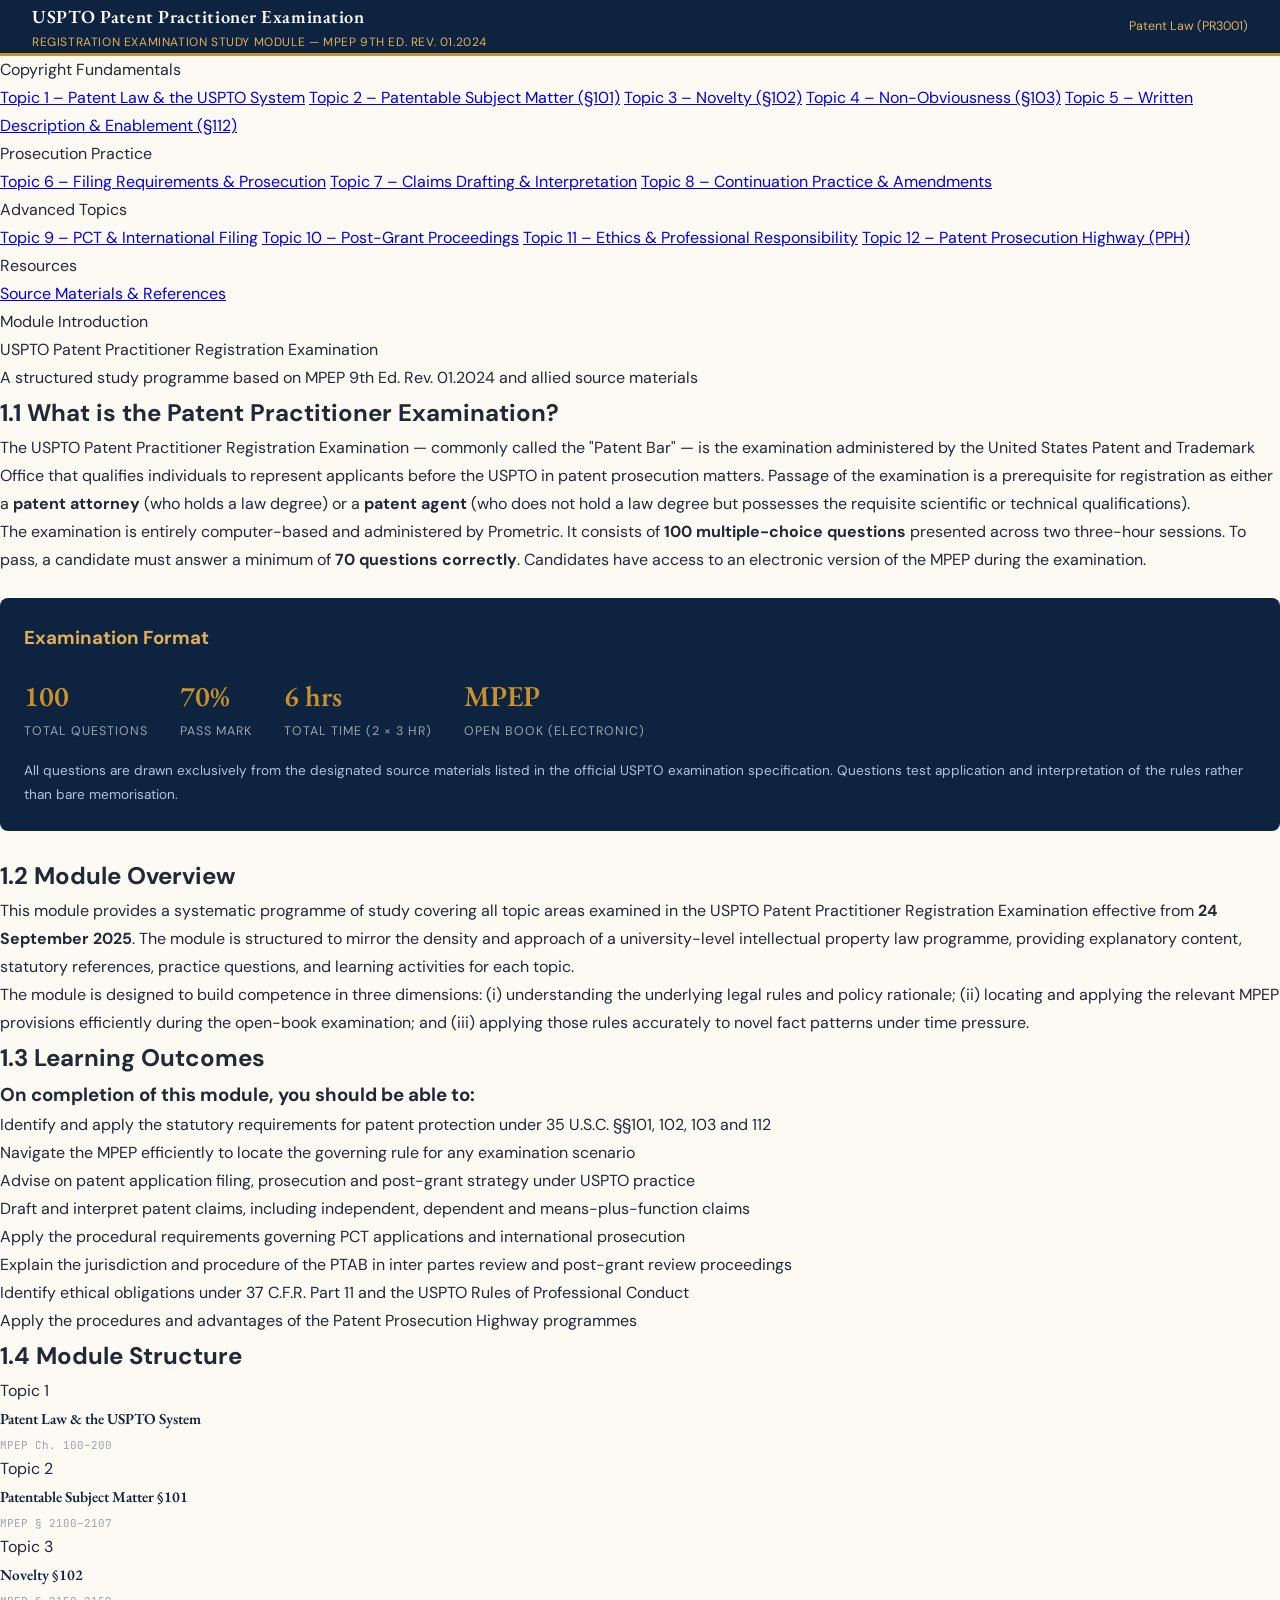
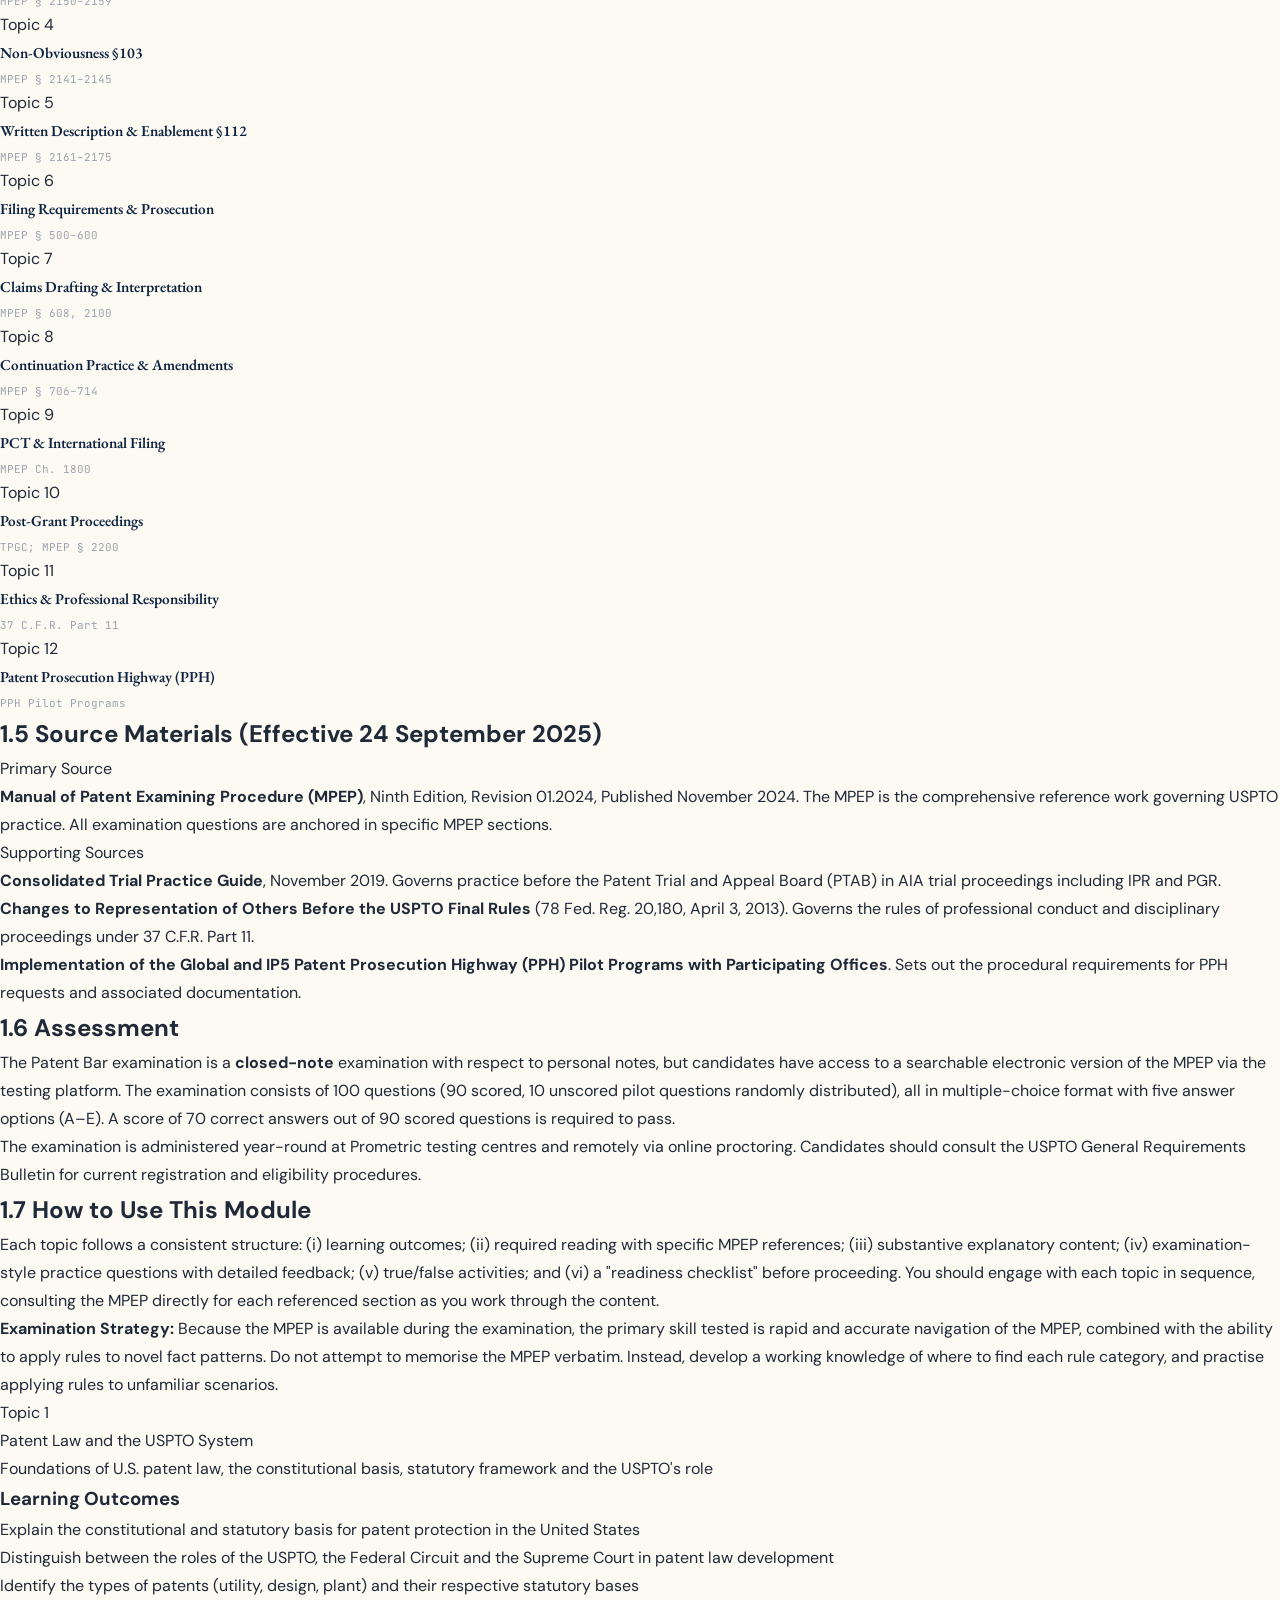
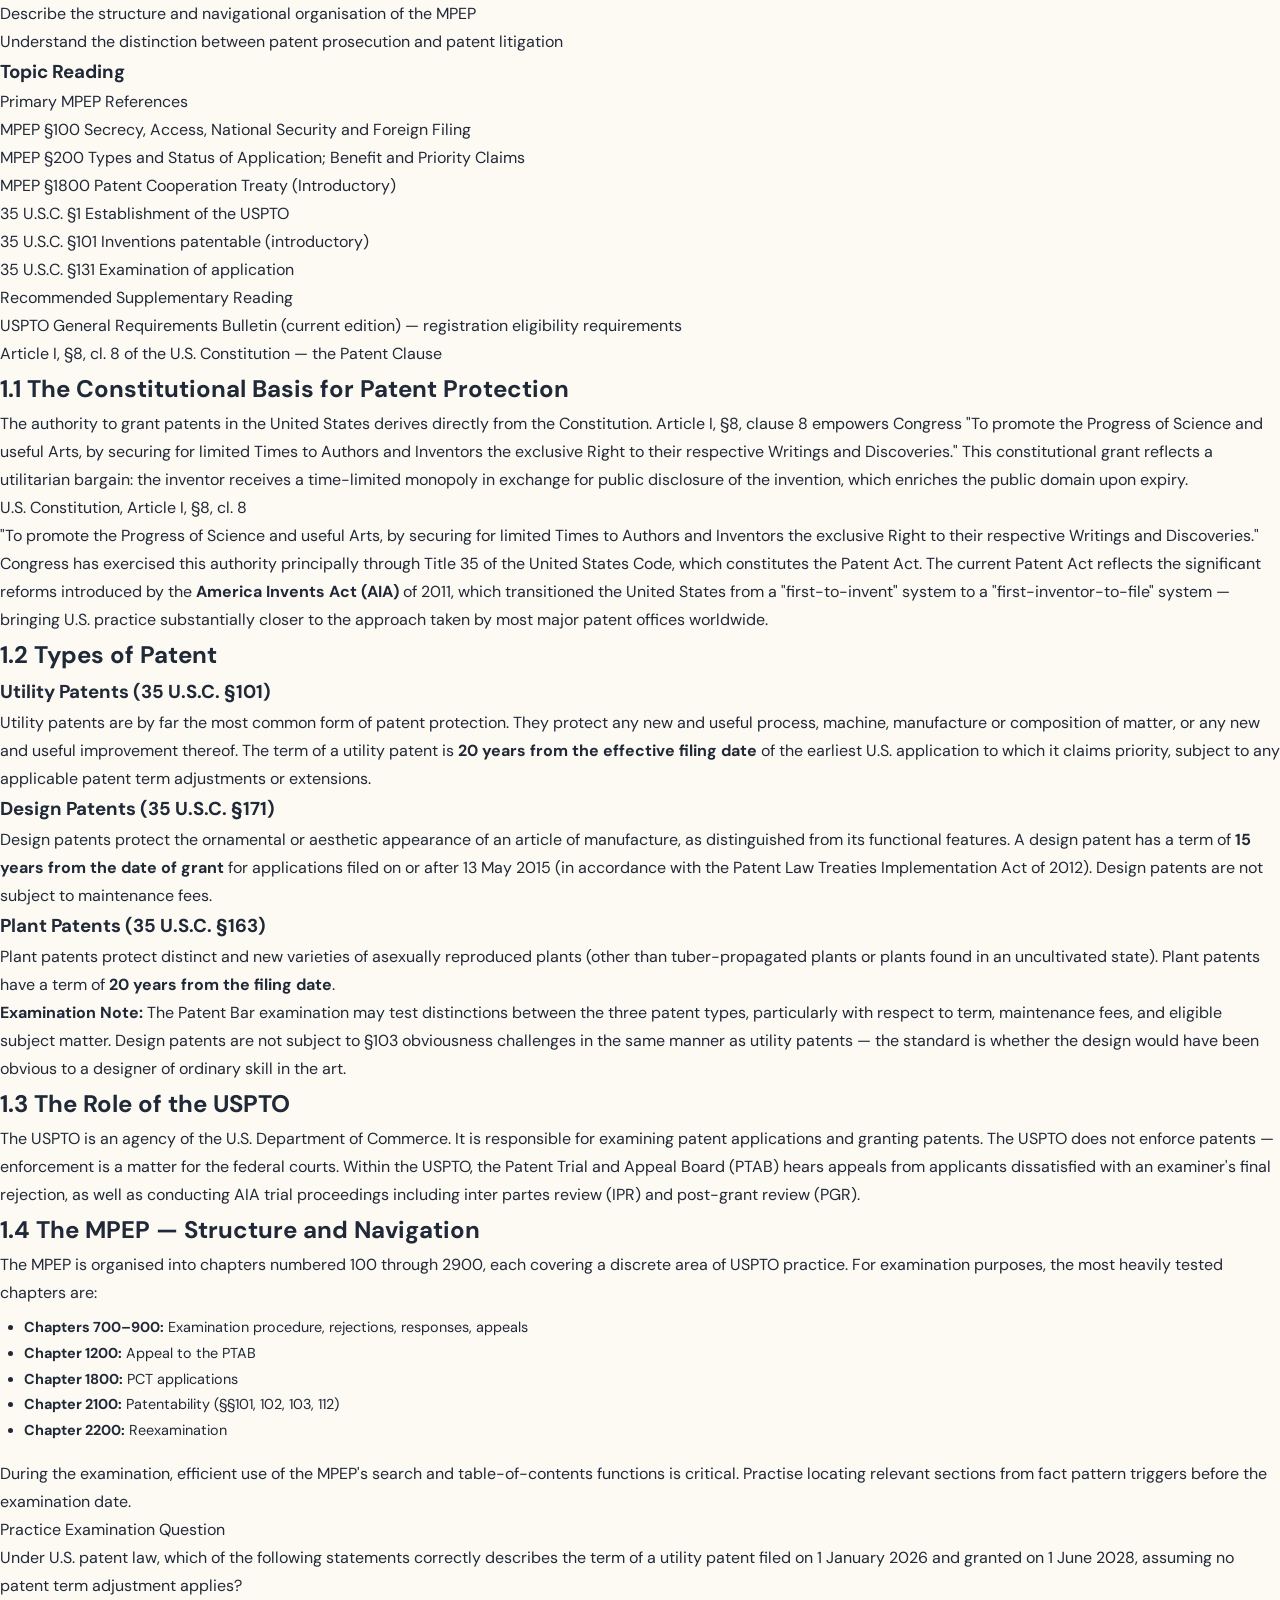
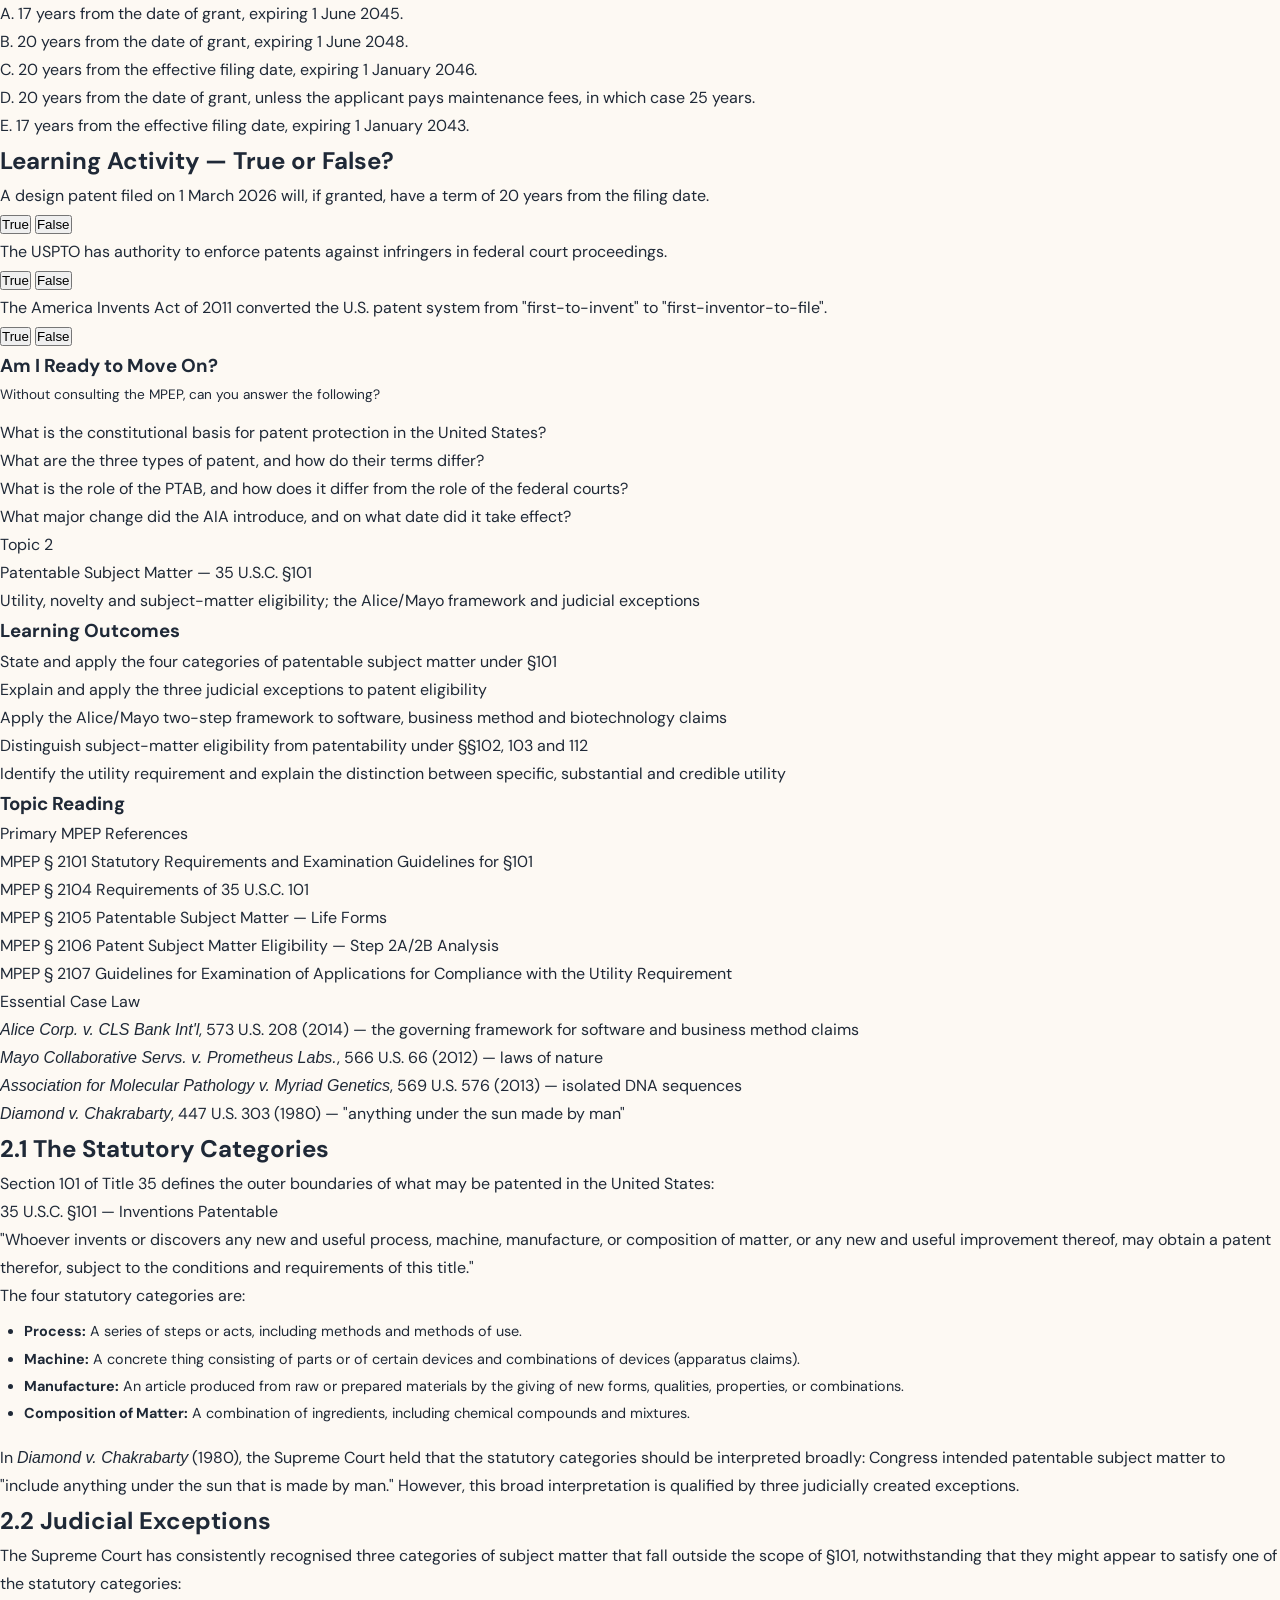
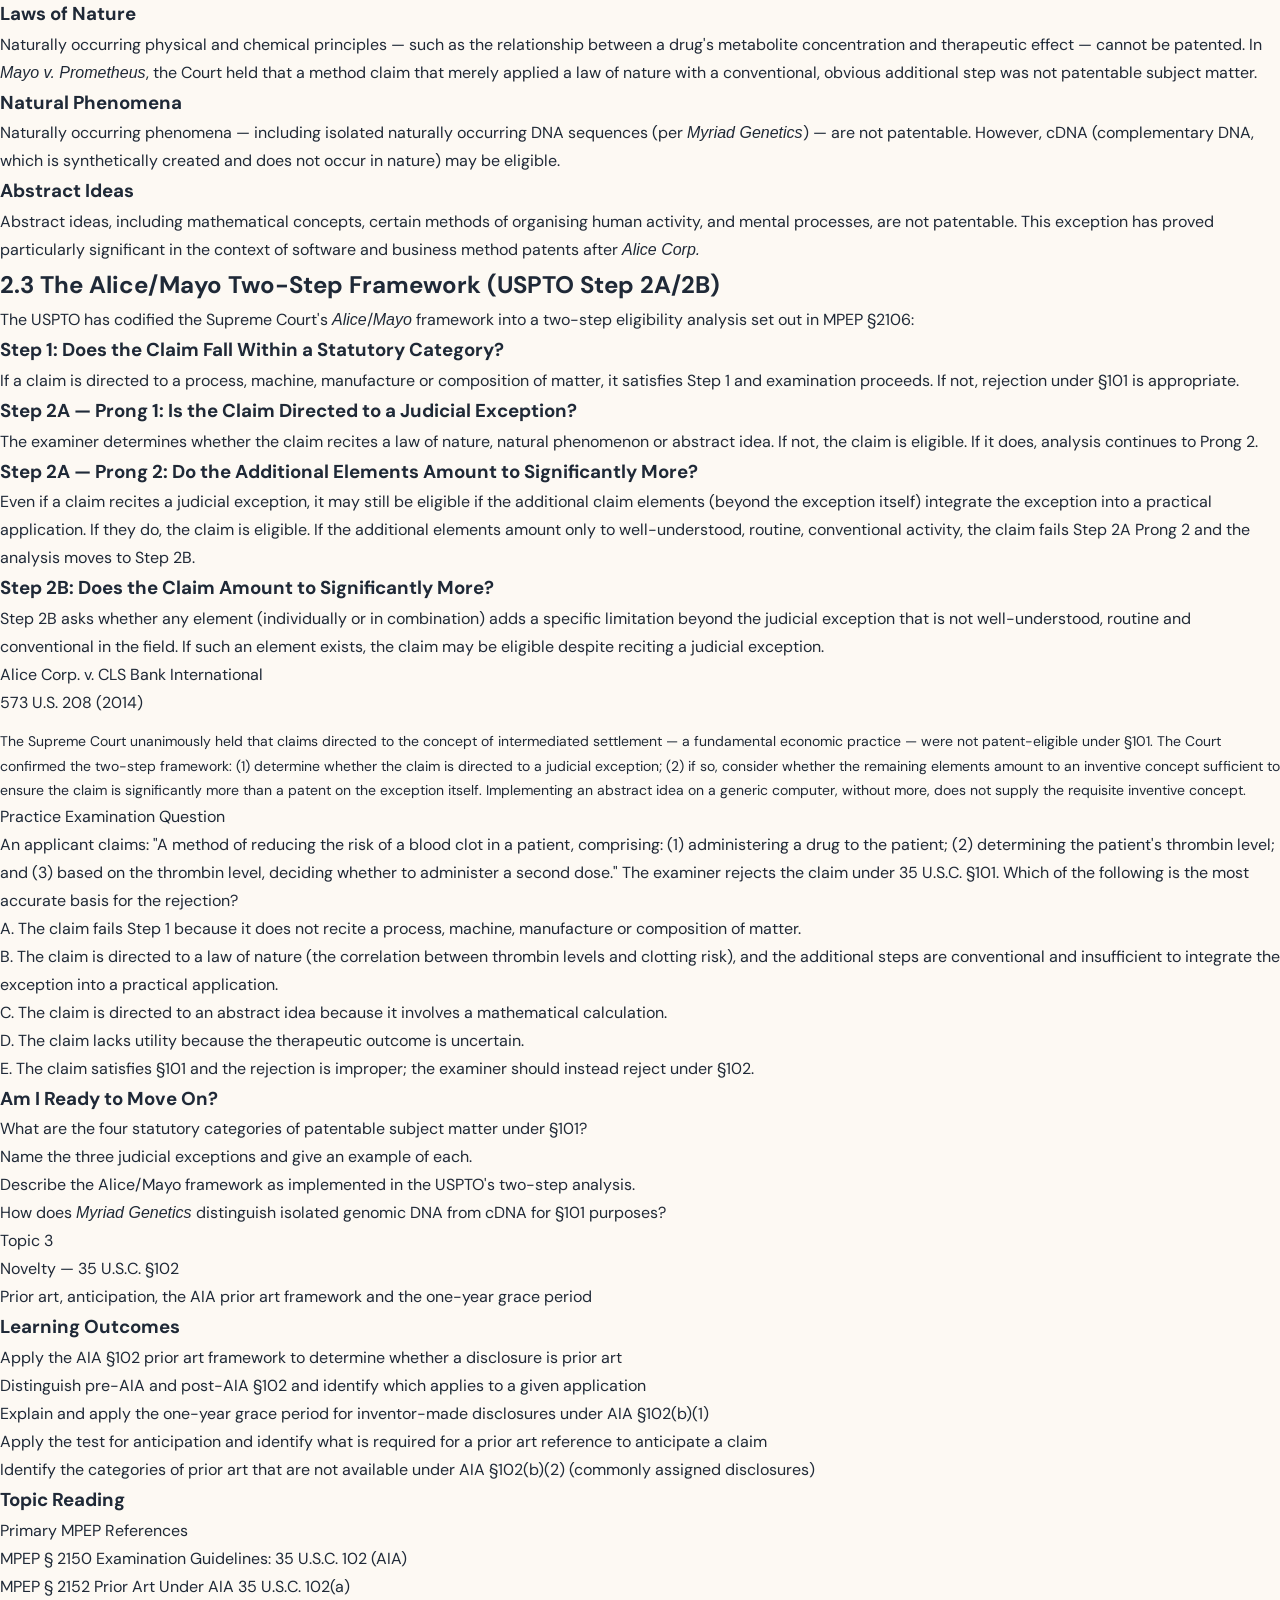
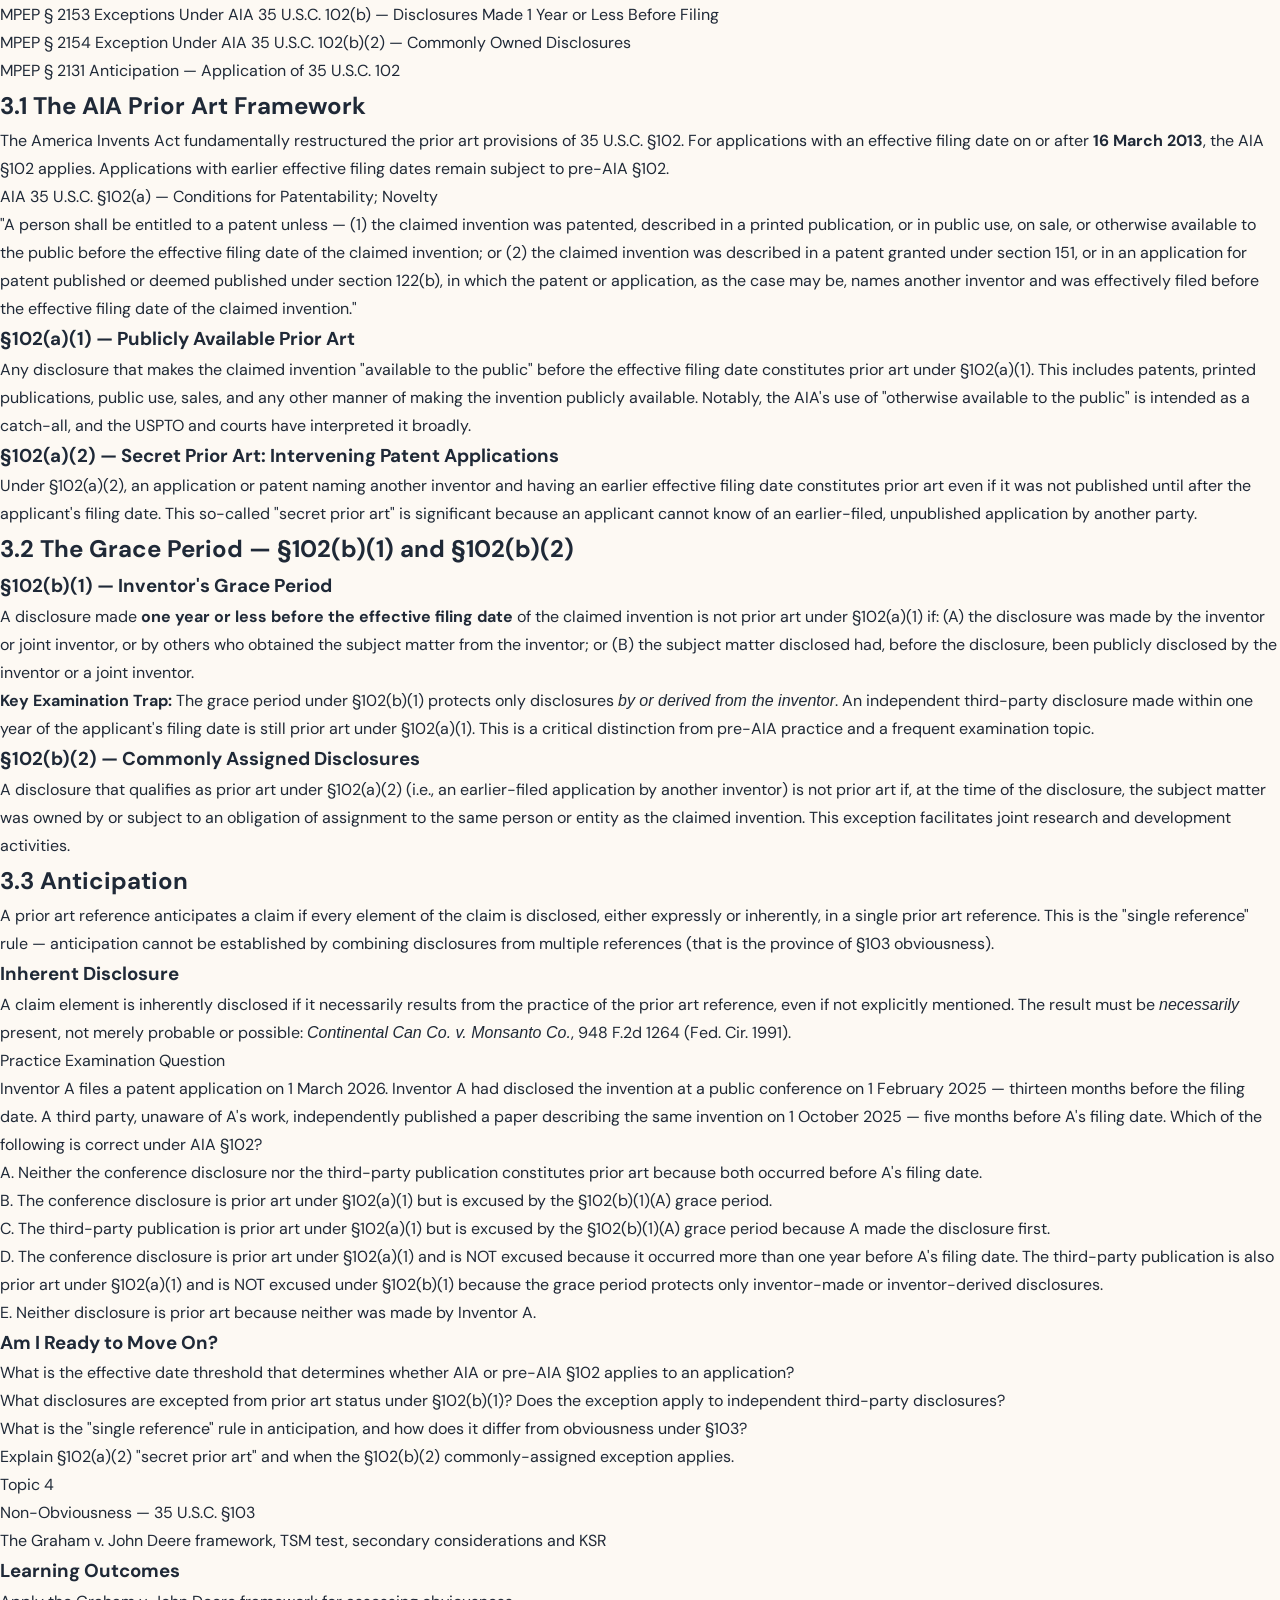
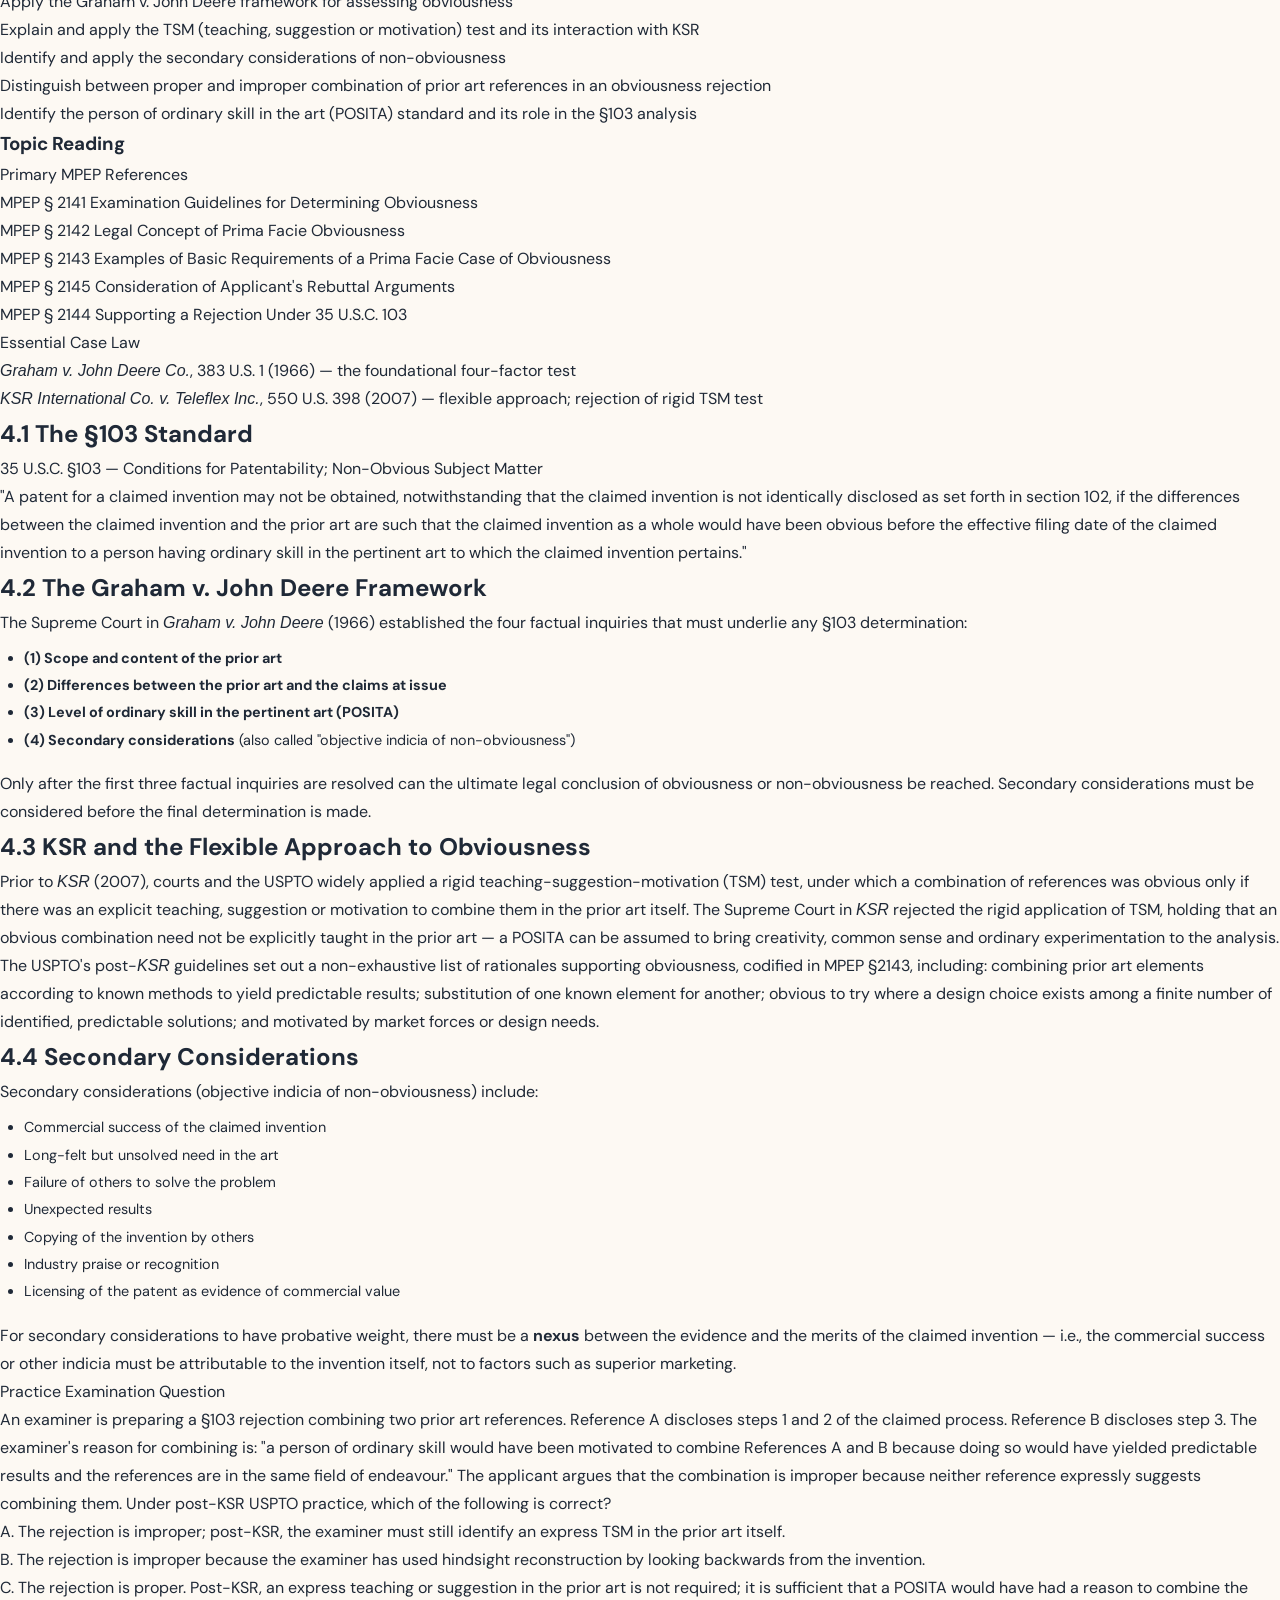
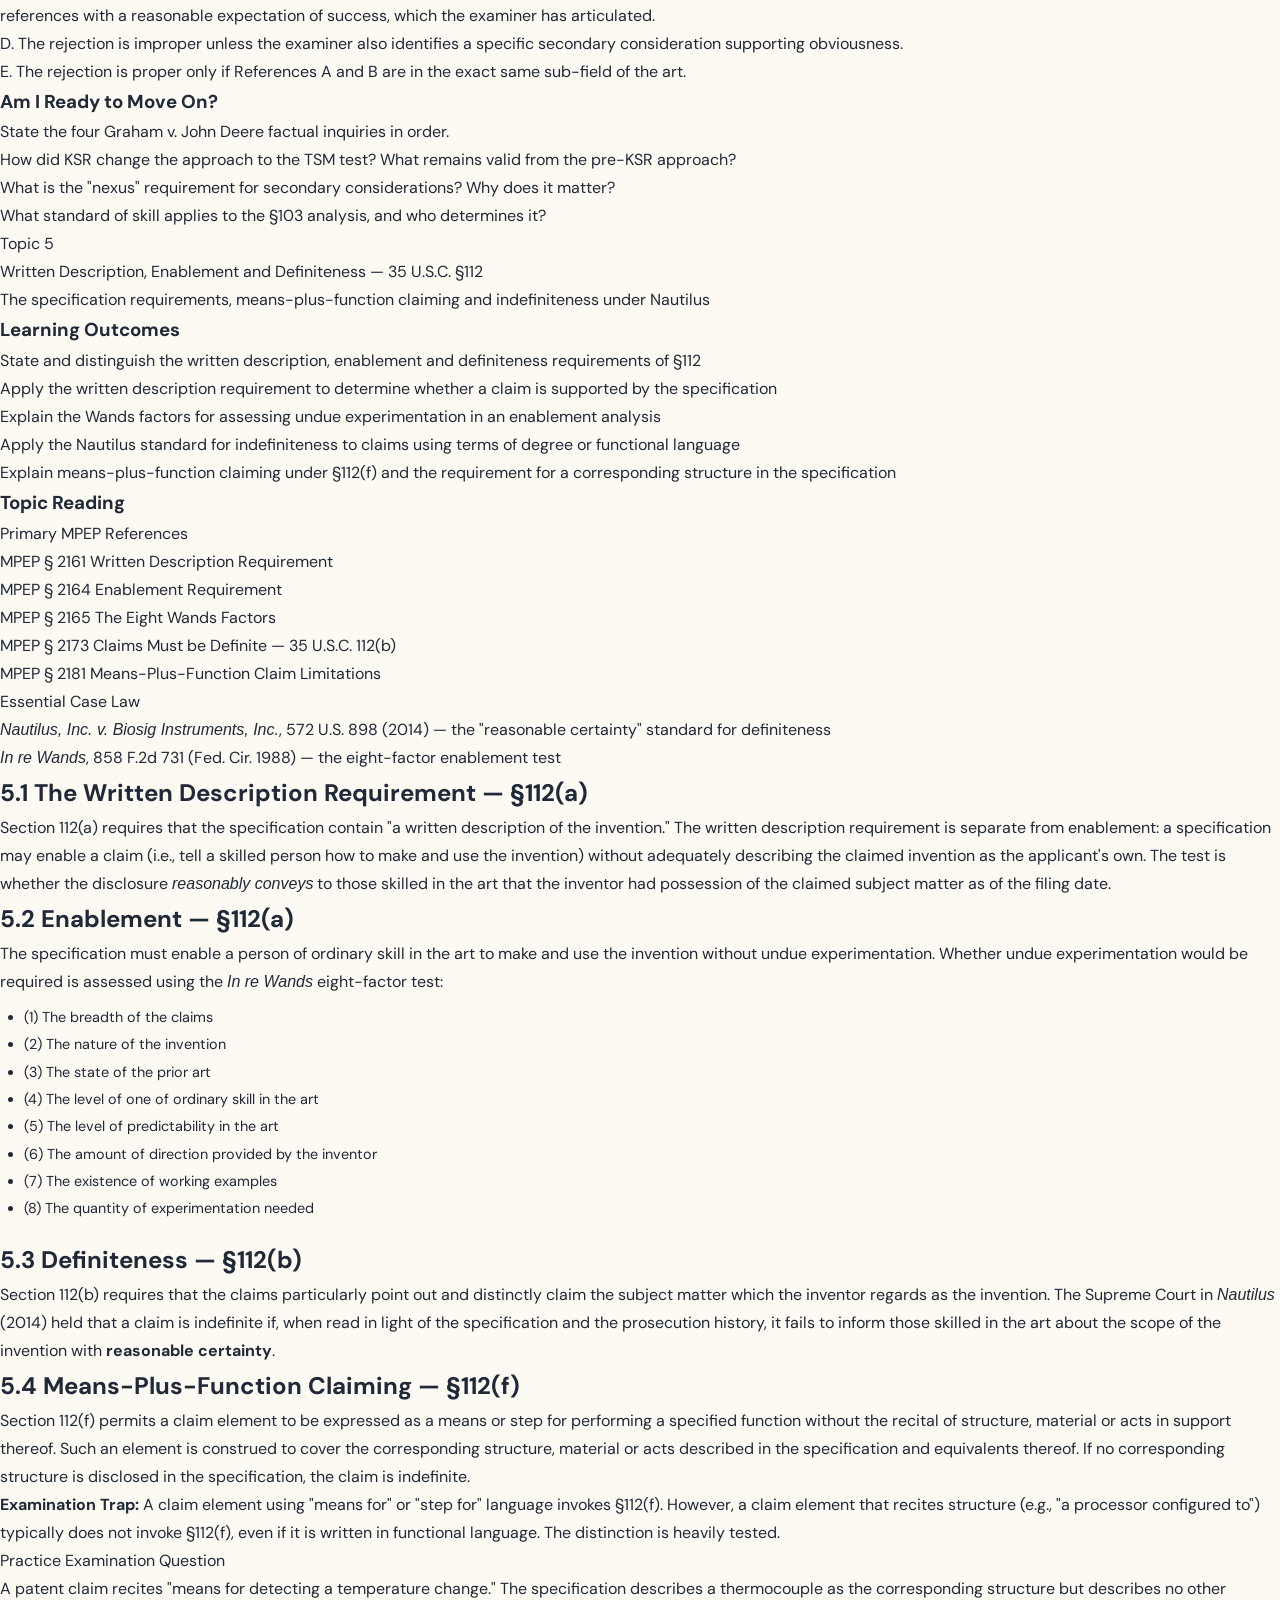
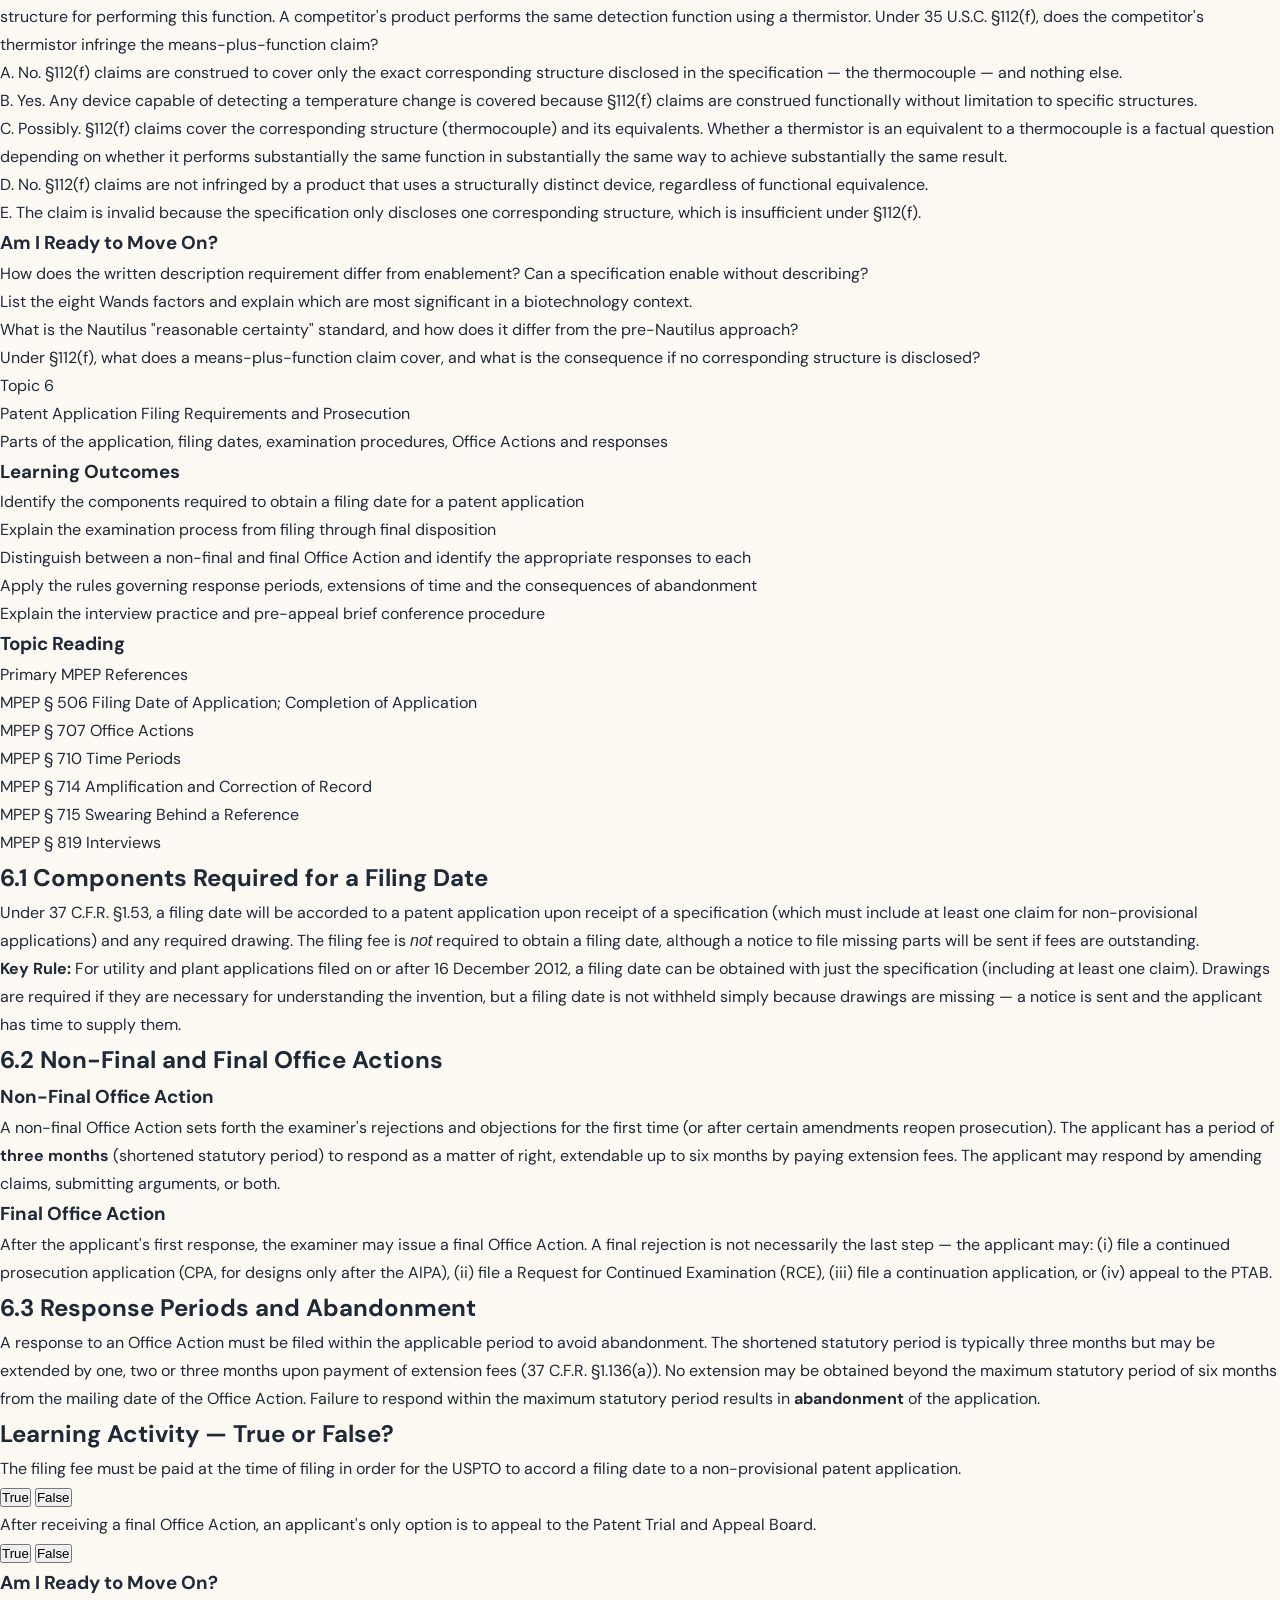
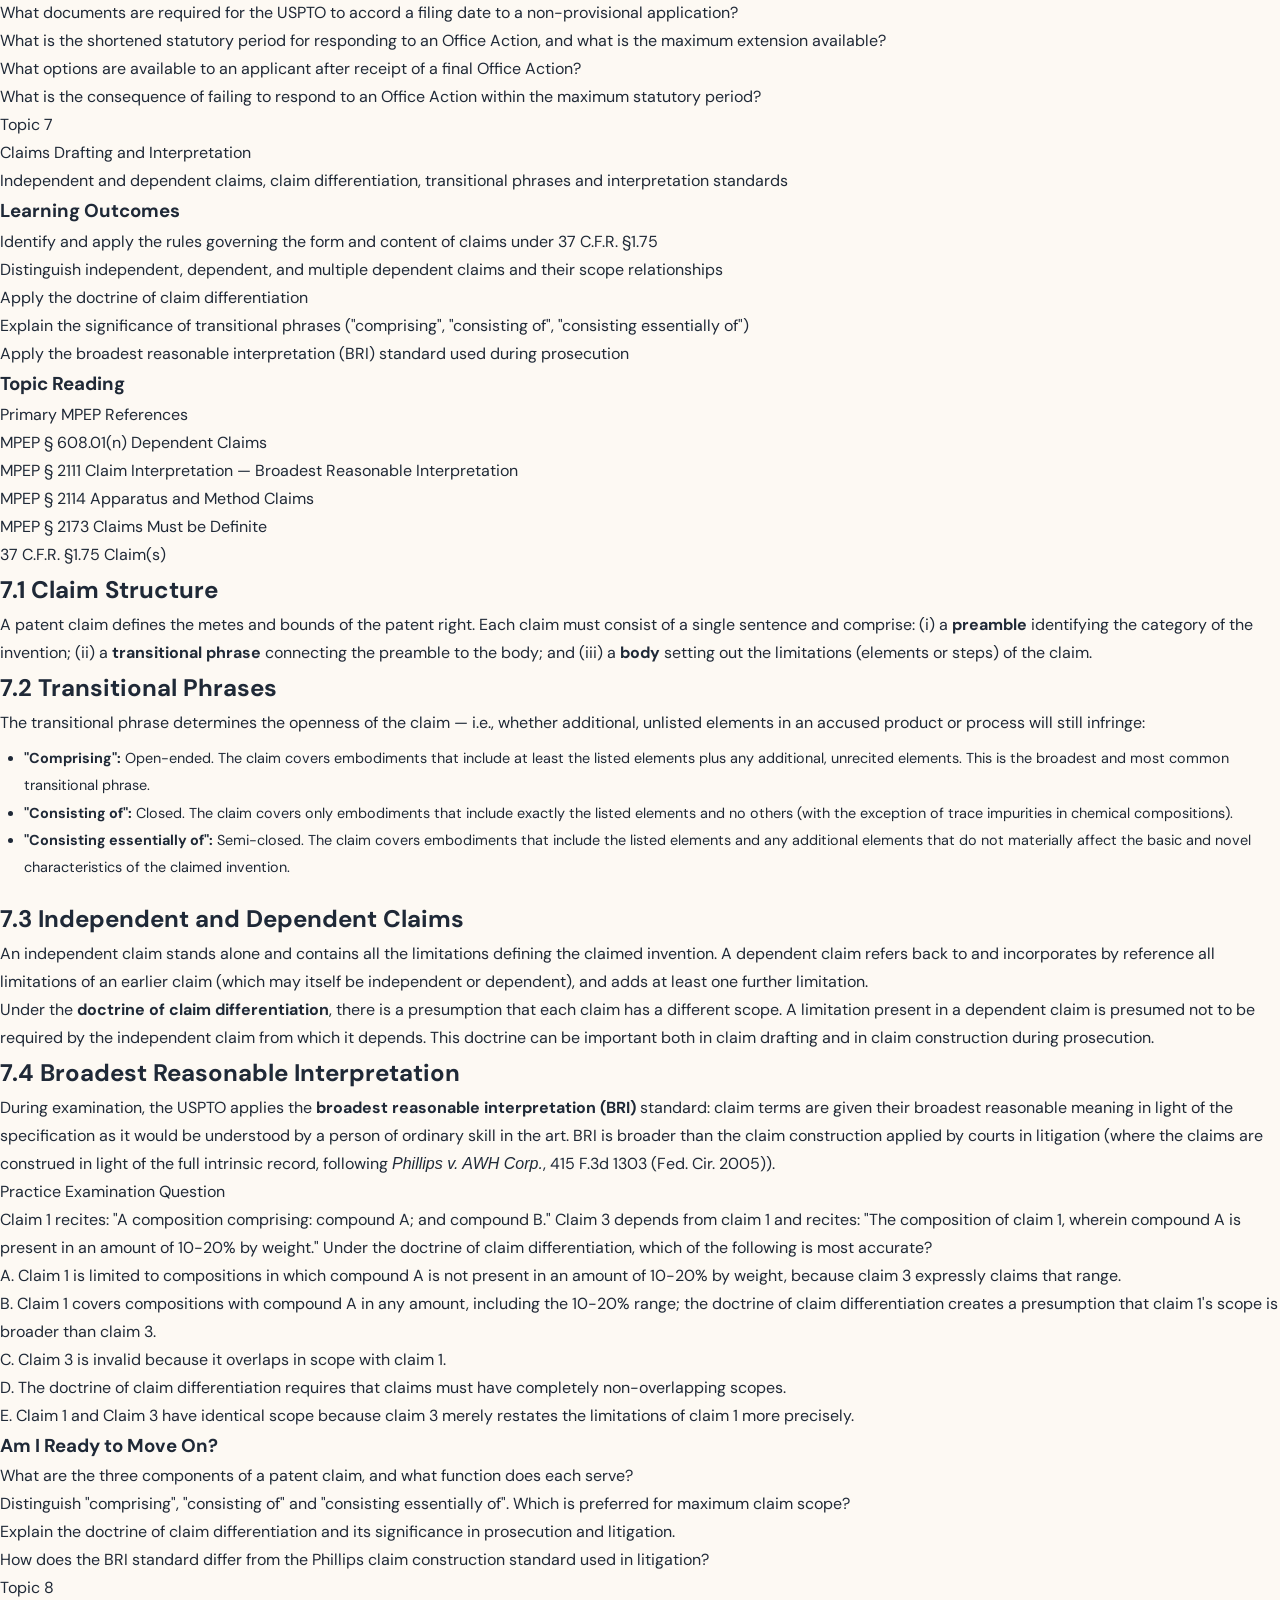
==== commit 107e15a6: "reverts" ====
--- a/index.html
+++ b/index.html
@@ -53,274 +53,7 @@
   .topbar-brand { font-family: 'EB Garamond', serif; font-size: 1.15rem; font-weight: 600; letter-spacing: .03em; }
   .topbar-sub { font-size: .75rem; color: var(--gold-light); letter-spacing: .05em; text-transform: uppercase; }
 
-  /* ─── LAYOUT ─── */
-  .layout { display: flex; margin-top: 56px; min-height: calc(100vh - 56px); }
-
-  /* ─── SIDEBAR ─── */
-  .sidebar {
-    width: var(--sidebar-w);
-    min-width: var(--sidebar-w);
-    background: var(--navy-mid);
-    color: #c9d8eb;
-    position: fixed;
-    top: 56px;
-    bottom: 0;
-    overflow-y: auto;
-    font-size: .825rem;
-    scrollbar-width: thin;
-    scrollbar-color: var(--navy-light) transparent;
-  }
-  .sidebar::-webkit-scrollbar { width: 4px; }
-  .sidebar::-webkit-scrollbar-thumb { background: var(--navy-light); border-radius: 2px; }
-
-  .sidebar-section { border-bottom: 1px solid rgba(255,255,255,.08); }
-  .sidebar-heading {
-    padding: .65rem 1.25rem;
-    font-size: .65rem;
-    text-transform: uppercase;
-    letter-spacing: .1em;
-    color: var(--gold-light);
-    font-weight: 600;
-  }
-  .sidebar a {
-    display: block;
-    padding: .55rem 1.25rem .55rem 1.5rem;
-    color: #b0c4de;
-    text-decoration: none;
-    border-left: 3px solid transparent;
-    transition: all .15s;
-    line-height: 1.4;
-  }
-  .sidebar a:hover, .sidebar a.active {
-    background: rgba(200,146,42,.12);
-    color: var(--gold-light);
-    border-left-color: var(--gold);
-  }
-  .sidebar a.active { font-weight: 600; }
-
-  /* ─── MAIN ─── */
-  .main {
-    margin-left: var(--sidebar-w);
-    flex: 1;
-    padding: 2.5rem 3rem 4rem;
-    max-width: calc(var(--content-max) + 6rem);
-  }
-
-  /* ─── PAGES ─── */
-  .page { display: none; }
-  .page.active { display: block; }
-
-  /* ─── TOPIC HEADER ─── */
-  .topic-header {
-    border-bottom: 3px solid var(--gold);
-    margin-bottom: 2rem;
-    padding-bottom: 1rem;
-  }
-  .topic-meta {
-    font-size: .7rem;
-    text-transform: uppercase;
-    letter-spacing: .1em;
-    color: var(--gold);
-    font-weight: 600;
-    margin-bottom: .35rem;
-  }
-  .topic-title {
-    font-family: 'EB Garamond', serif;
-    font-size: 2rem;
-    font-weight: 600;
-    color: var(--navy);
-    line-height: 1.25;
-  }
-  .topic-subtitle { font-size: .9rem; color: var(--grey-600); margin-top: .4rem; }
-
-  /* ─── SECTION HEADINGS ─── */
-  h2 {
-    font-family: 'EB Garamond', serif;
-    font-size: 1.45rem;
-    color: var(--navy);
-    margin: 2.5rem 0 .75rem;
-    padding-bottom: .4rem;
-    border-bottom: 1px solid var(--grey-200);
-  }
-  h3 {
-    font-family: 'DM Sans', sans-serif;
-    font-size: 1rem;
-    font-weight: 600;
-    color: var(--navy-mid);
-    margin: 1.75rem 0 .5rem;
-    letter-spacing: .01em;
-  }
-  h4 {
-    font-size: .9rem;
-    font-weight: 600;
-    color: var(--grey-800);
-    margin: 1.25rem 0 .4rem;
-    text-transform: uppercase;
-    letter-spacing: .07em;
-  }
-
-  p { margin-bottom: 1rem; font-size: .95rem; }
-
-  /* ─── BOXES ─── */
-  .box {
-    border-radius: 6px;
-    padding: 1.25rem 1.5rem;
-    margin: 1.5rem 0;
-    font-size: .9rem;
-  }
-  .box-outcomes { background: var(--navy); color: #e8f0fb; border-left: 4px solid var(--gold); }
-  .box-outcomes h3 { color: var(--gold-light); margin-top: 0; }
-  .box-outcomes li { margin: .4rem 0 .4rem 1.2rem; line-height: 1.6; }
-
-  .box-reading { background: var(--gold-pale); border-left: 4px solid var(--gold); }
-  .box-reading h3 { color: var(--navy); margin-top: 0; }
-  .box-reading .reading-label { font-size: .7rem; text-transform: uppercase; letter-spacing: .08em; font-weight: 600; color: var(--gold); margin: .85rem 0 .3rem; }
-  .box-reading li { margin: .3rem 0 .3rem 1.2rem; font-size: .875rem; line-height: 1.55; }
-  .box-reading .mpep-ref { font-family: 'JetBrains Mono', monospace; font-size: .78rem; background: rgba(200,146,42,.15); padding: .1rem .35rem; border-radius: 3px; color: var(--navy); }
-
-  .box-note { background: #eef3fa; border-left: 4px solid var(--navy-light); color: var(--grey-800); }
-  .box-warn { background: #fdf5e6; border-left: 4px solid var(--gold); }
-  .box-case { background: var(--cream); border: 1px solid var(--grey-200); border-top: 3px solid var(--navy-light); }
-  .box-case .case-name { font-family: 'EB Garamond', serif; font-size: 1.05rem; font-weight: 600; color: var(--navy); }
-  .box-case .case-cite { font-size: .78rem; color: var(--grey-400); font-family: 'JetBrains Mono', monospace; }
-
-  /* ─── STATUTE CALLOUT ─── */
-  .statute {
-    border: 1px solid var(--grey-200);
-    border-left: 4px solid var(--navy);
-    background: var(--white);
-    padding: 1rem 1.25rem;
-    margin: 1.25rem 0;
-    border-radius: 4px;
-    font-size: .875rem;
-  }
-  .statute-label { font-size: .68rem; font-weight: 700; text-transform: uppercase; letter-spacing: .1em; color: var(--navy-light); margin-bottom: .4rem; }
-  .statute-text { font-family: 'EB Garamond', serif; font-style: italic; font-size: .95rem; line-height: 1.6; color: var(--grey-800); }
-
-  /* ─── EXAM QUESTION ─── */
-  .exam-q {
-    background: var(--navy);
-    color: #e8f0fb;
-    border-radius: 8px;
-    padding: 1.5rem;
-    margin: 2rem 0;
-  }
-  .exam-q-label { font-size: .68rem; font-weight: 700; text-transform: uppercase; letter-spacing: .12em; color: var(--gold-light); margin-bottom: .75rem; }
-  .exam-q-text { font-family: 'EB Garamond', serif; font-size: 1.05rem; line-height: 1.65; }
-  .exam-q-choices { margin-top: 1rem; }
-  .exam-q-choice {
-    display: flex;
-    align-items: flex-start;
-    gap: .75rem;
-    padding: .6rem .75rem;
-    border-radius: 5px;
-    margin: .4rem 0;
-    cursor: pointer;
-    border: 1px solid rgba(255,255,255,.15);
-    transition: background .15s;
-    font-size: .88rem;
-    line-height: 1.5;
-  }
-  .exam-q-choice:hover { background: rgba(200,146,42,.18); }
-  .exam-q-choice.correct { background: rgba(30,77,43,.6); border-color: #4ade80; }
-  .exam-q-choice.incorrect { background: rgba(123,46,46,.6); border-color: #f87171; }
-  .exam-q-choice .letter { font-weight: 700; color: var(--gold-light); min-width: 1.2rem; }
-  .exam-feedback {
-    margin-top: 1rem;
-    padding: .9rem 1rem;
-    border-radius: 5px;
-    font-size: .85rem;
-    line-height: 1.6;
-    display: none;
-  }
-  .exam-feedback.show { display: block; }
-  .exam-feedback.correct-fb { background: rgba(30,77,43,.5); border: 1px solid #4ade80; color: #bbf7d0; }
-  .exam-feedback.incorrect-fb { background: rgba(123,46,46,.5); border: 1px solid #f87171; color: #fecaca; }
-  .exam-btn {
-    margin-top: 1rem;
-    background: var(--gold);
-    color: var(--navy);
-    border: none;
-    padding: .55rem 1.4rem;
-    border-radius: 4px;
-    font-weight: 700;
-    font-size: .82rem;
-    cursor: pointer;
-    letter-spacing: .04em;
-    text-transform: uppercase;
-  }
-  .exam-btn:hover { background: var(--gold-light); }
-
-  /* ─── TF ACTIVITY ─── */
-  .tf-activity { margin: 1.5rem 0; }
-  .tf-item {
-    background: var(--white);
-    border: 1px solid var(--grey-200);
-    border-radius: 6px;
-    padding: 1rem 1.25rem;
-    margin: .75rem 0;
-  }
-  .tf-statement { font-size: .9rem; margin-bottom: .75rem; font-weight: 500; }
-  .tf-btns { display: flex; gap: .5rem; }
-  .tf-btn {
-    padding: .4rem 1.1rem;
-    border-radius: 4px;
-    border: 1px solid var(--grey-200);
-    font-size: .82rem;
-    font-weight: 600;
-    cursor: pointer;
-    background: var(--white);
-    color: var(--grey-600);
-    transition: all .15s;
-  }
-  .tf-btn:hover { border-color: var(--navy); color: var(--navy); }
-  .tf-btn.selected-t { background: var(--green-soft); color: #fff; border-color: var(--green-soft); }
-  .tf-btn.selected-f { background: var(--red-soft); color: #fff; border-color: var(--red-soft); }
-  .tf-explanation { font-size: .82rem; color: var(--grey-600); margin-top: .6rem; padding: .6rem .75rem; background: var(--grey-100); border-radius: 4px; display: none; font-style: italic; }
-  .tf-explanation.show { display: block; }
-
-  /* ─── READY CHECKLIST ─── */
-  .ready-box {
-    background: var(--gold-pale);
-    border: 1px solid var(--gold-light);
-    border-radius: 6px;
-    padding: 1.25rem 1.5rem;
-    margin: 2rem 0;
-  }
-  .ready-box h3 { color: var(--navy); margin-top: 0; font-size: .95rem; text-transform: uppercase; letter-spacing: .07em; }
-  .ready-box li { margin: .5rem 0 .5rem 1.2rem; font-size: .88rem; }
-
-  /* ─── TABLE OF CONTENTS ─── */
-  .toc { list-style: none; padding: 0; }
-  .toc li { padding: .3rem 0; border-bottom: 1px solid var(--grey-200); font-size: .88rem; }
-  .toc li a { color: var(--navy-light); text-decoration: none; }
-  .toc li a:hover { color: var(--gold); text-decoration: underline; }
-
-  /* ─── MPEP BADGE ─── */
-  .mpep-badge {
-    display: inline-block;
-    font-family: 'JetBrains Mono', monospace;
-    font-size: .72rem;
-    background: var(--navy);
-    color: var(--gold-light);
-    padding: .15rem .5rem;
-    border-radius: 3px;
-    margin-right: .3rem;
-    vertical-align: middle;
-  }
-
-  /* ─── OVERVIEW GRID ─── */
-  .topic-grid { display: grid; grid-template-columns: repeat(auto-fill, minmax(200px, 1fr)); gap: 1rem; margin: 1.5rem 0; }
-  .topic-card {
-    background: var(--white);
-    border: 1px solid var(--grey-200);
-    border-top: 3px solid var(--navy);
-    border-radius: 6px;
-    padding: 1rem;
-    cursor: pointer;
-    transition: all .2s;
-  }
-  .topic-card:hover { border-top-color: var(--gold); box-shadow: 0 4px 12px rgba(0,0,0,.08); transform: translateY(-2px); }
+  <link rel="stylesheet" href="styles.css">
   .topic-card-num { font-size: .65rem; text-transform: uppercase; letter-spacing: .1em; color: var(--gold); font-weight: 700; }
   .topic-card-title { font-family: 'EB Garamond', serif; font-size: .95rem; font-weight: 600; color: var(--navy); line-height: 1.3; margin-top: .3rem; }
   .topic-card-mpep { font-family: 'JetBrains Mono', monospace; font-size: .68rem; color: var(--grey-400); margin-top: .4rem; }
--- a/styles.css
+++ b/styles.css
@@ -0,0 +1,172 @@
+:root {
+  --navy: #0d2340;
+  --navy-mid: #163556;
+  --navy-light: #1e4a7a;
+  --gold: #c8922a;
+  --gold-light: #e0b05a;
+  --gold-pale: #f9f1e3;
+  --cream: #fdf9f3;
+  --white: #ffffff;
+  --grey-100: #f4f4f4;
+  --grey-200: #e5e5e5;
+  --grey-400: #9ca3af;
+  --grey-600: #4b5563;
+  --grey-800: #1f2937;
+  --red-soft: #7b2e2e;
+  --green-soft: #1e4d2b;
+  --sidebar-w: 280px;
+  --content-max: 860px;
+}
+
+* { box-sizing: border-box; margin: 0; padding: 0; }
+
+body {
+  font-family: 'DM Sans', sans-serif;
+  background: var(--cream);
+  color: var(--grey-800);
+  line-height: 1.75;
+}
+
+/* ─── TOP BAR ─── */
+.topbar {
+  background: var(--navy);
+  color: #fff;
+  padding: 0 2rem;
+  height: 56px;
+  display: flex;
+  align-items: center;
+  justify-content: space-between;
+  position: fixed;
+  top: 0; left: 0; right: 0;
+  z-index: 100;
+  border-bottom: 3px solid var(--gold);
+}
+.topbar-brand { font-family: 'EB Garamond', serif; font-size: 1.15rem; font-weight: 600; letter-spacing: .03em; }
+.topbar-sub { font-size: .75rem; color: var(--gold-light); letter-spacing: .05em; text-transform: uppercase; }
+
+/* ─── LAYOUT ─── */
+.layout { display: flex; margin-top: 56px; min-height: calc(100vh - 56px); }
+
+/* ─── SIDEBAR ─── */
+.sidebar { width: var(--sidebar-w); min-width: var(--sidebar-w); background: var(--navy-mid); color: #c9d8eb; position: fixed; top: 56px; bottom: 0; overflow-y: auto; font-size: .825rem; scrollbar-width: thin; scrollbar-color: var(--navy-light) transparent; }
+.sidebar::-webkit-scrollbar { width: 4px; }
+.sidebar::-webkit-scrollbar-thumb { background: var(--navy-light); border-radius: 2px; }
+
+.sidebar-section { border-bottom: 1px solid rgba(255,255,255,.08); }
+.sidebar-heading { padding: .65rem 1.25rem; font-size: .65rem; text-transform: uppercase; letter-spacing: .1em; color: var(--gold-light); font-weight: 600; }
+.sidebar a { display: block; padding: .55rem 1.25rem .55rem 1.5rem; color: #b0c4de; text-decoration: none; border-left: 3px solid transparent; transition: all .15s; line-height: 1.4; }
+.sidebar a:hover, .sidebar a.active { background: rgba(200,146,42,.12); color: var(--gold-light); border-left-color: var(--gold); }
+.sidebar a.active { font-weight: 600; }
+
+/* ─── MAIN ─── */
+.main { margin-left: var(--sidebar-w); flex: 1; padding: 2.5rem 3rem 4rem; max-width: calc(var(--content-max) + 6rem); }
+
+/* ─── PAGES ─── */
+.page { display: none; }
+.page.active { display: block; }
+
+/* ─── TOPIC HEADER ─── */
+.topic-header { border-bottom: 3px solid var(--gold); margin-bottom: 2rem; padding-bottom: 1rem; }
+.topic-meta { font-size: .7rem; text-transform: uppercase; letter-spacing: .1em; color: var(--gold); font-weight: 600; margin-bottom: .35rem; }
+.topic-title { font-family: 'EB Garamond', serif; font-size: 2rem; font-weight: 600; color: var(--navy); line-height: 1.25; }
+.topic-subtitle { font-size: .9rem; color: var(--grey-600); margin-top: .4rem; }
+
+/* ─── SECTION HEADINGS ─── */
+h2 { font-family: 'EB Garamond', serif; font-size: 1.45rem; color: var(--navy); margin: 2.5rem 0 .75rem; padding-bottom: .4rem; border-bottom: 1px solid var(--grey-200); }
+h3 { font-family: 'DM Sans', sans-serif; font-size: 1rem; font-weight: 600; color: var(--navy-mid); margin: 1.75rem 0 .5rem; letter-spacing: .01em; }
+h4 { font-size: .9rem; font-weight: 600; color: var(--grey-800); margin: 1.25rem 0 .4rem; text-transform: uppercase; letter-spacing: .07em; }
+
+p { margin-bottom: 1rem; font-size: .95rem; }
+
+/* ─── BOXES ─── */
+.box { border-radius: 6px; padding: 1.25rem 1.5rem; margin: 1.5rem 0; font-size: .9rem; }
+.box-outcomes { background: var(--navy); color: #e8f0fb; border-left: 4px solid var(--gold); }
+.box-outcomes h3 { color: var(--gold-light); margin-top: 0; }
+.box-outcomes li { margin: .4rem 0 .4rem 1.2rem; line-height: 1.6; }
+
+.box-reading { background: var(--gold-pale); border-left: 4px solid var(--gold); }
+.box-reading h3 { color: var(--navy); margin-top: 0; }
+.box-reading .reading-label { font-size: .7rem; text-transform: uppercase; letter-spacing: .08em; font-weight: 600; color: var(--gold); margin: .85rem 0 .3rem; }
+.box-reading li { margin: .3rem 0 .3rem 1.2rem; font-size: .875rem; line-height: 1.55; }
+.box-reading .mpep-ref { font-family: 'JetBrains Mono', monospace; font-size: .78rem; background: rgba(200,146,42,.15); padding: .1rem .35rem; border-radius: 3px; color: var(--navy); }
+.box-note { background: #eef3fa; border-left: 4px solid var(--navy-light); color: var(--grey-800); }
+.box-warn { background: #fdf5e6; border-left: 4px solid var(--gold); }
+.box-case { background: var(--cream); border: 1px solid var(--grey-200); border-top: 3px solid var(--navy-light); }
+.box-case .case-name { font-family: 'EB Garamond', serif; font-size: 1.05rem; font-weight: 600; color: var(--navy); }
+.box-case .case-cite { font-size: .78rem; color: var(--grey-400); font-family: 'JetBrains Mono', monospace; }
+
+/* ─── STATUTE CALLOUT ─── */
+.statute { border: 1px solid var(--grey-200); border-left: 4px solid var(--navy); background: var(--white); padding: 1rem 1.25rem; margin: 1.25rem 0; border-radius: 4px; font-size: .875rem; }
+.statute-label { font-size: .68rem; font-weight: 700; text-transform: uppercase; letter-spacing: .1em; color: var(--navy-light); margin-bottom: .4rem; }
+.statute-text { font-family: 'EB Garamond', serif; font-style: italic; font-size: .95rem; line-height: 1.6; color: var(--grey-800); }
+
+/* ─── EXAM QUESTION ─── */
+.exam-q { background: var(--navy); color: #e8f0fb; border-radius: 8px; padding: 1.5rem; margin: 2rem 0; }
+.exam-q-label { font-size: .68rem; font-weight: 700; text-transform: uppercase; letter-spacing: .12em; color: var(--gold-light); margin-bottom: .75rem; }
+.exam-q-text { font-family: 'EB Garamond', serif; font-size: 1.05rem; line-height: 1.65; }
+.exam-q-choices { margin-top: 1rem; }
+.exam-q-choice { display: flex; align-items: flex-start; gap: .75rem; padding: .6rem .75rem; border-radius: 5px; margin: .4rem 0; cursor: pointer; border: 1px solid rgba(255,255,255,.15); transition: background .15s; font-size: .88rem; line-height: 1.5; }
+.exam-q-choice:hover { background: rgba(200,146,42,.18); }
+.exam-q-choice.correct { background: rgba(30,77,43,.6); border-color: #4ade80; }
+.exam-q-choice.incorrect { background: rgba(123,46,46,.6); border-color: #f87171; }
+.exam-q-choice .letter { font-weight: 700; color: var(--gold-light); min-width: 1.2rem; }
+.exam-feedback { margin-top: 1rem; padding: .9rem 1rem; border-radius: 5px; font-size: .85rem; line-height: 1.6; display: none; }
+.exam-feedback.show { display: block; }
+.exam-feedback.correct-fb { background: rgba(30,77,43,.5); border: 1px solid #4ade80; color: #bbf7d0; }
+.exam-feedback.incorrect-fb { background: rgba(123,46,46,.5); border: 1px solid #f87171; color: #fecaca; }
+.exam-btn { margin-top: 1rem; background: var(--gold); color: var(--navy); border: none; padding: .55rem 1.4rem; border-radius: 4px; font-weight: 700; font-size: .82rem; cursor: pointer; letter-spacing: .04em; text-transform: uppercase; }
+.exam-btn:hover { background: var(--gold-light); }
+
+/* ─── TF ACTIVITY ─── */
+.tf-activity { margin: 1.5rem 0; }
+.tf-item { background: var(--white); border: 1px solid var(--grey-200); border-radius: 6px; padding: 1rem 1.25rem; margin: .75rem 0; }
+.tf-statement { font-size: .9rem; margin-bottom: .75rem; font-weight: 500; }
+.tf-btns { display: flex; gap: .5rem; }
+.tf-btn { padding: .4rem 1.1rem; border-radius: 4px; border: 1px solid var(--grey-200); font-size: .82rem; font-weight: 600; cursor: pointer; background: var(--white); color: var(--grey-600); transition: all .15s; }
+.tf-btn:hover { border-color: var(--navy); color: var(--navy); }
+.tf-btn.selected-t { background: var(--green-soft); color: #fff; border-color: var(--green-soft); }
+.tf-btn.selected-f { background: var(--red-soft); color: #fff; border-color: var(--red-soft); }
+.tf-explanation { font-size: .82rem; color: var(--grey-600); margin-top: .6rem; padding: .6rem .75rem; background: var(--grey-100); border-radius: 4px; display: none; font-style: italic; }
+.tf-explanation.show { display: block; }
+
+/* ─── READY CHECKLIST ─── */
+.ready-box { background: var(--gold-pale); border: 1px solid var(--gold-light); border-radius: 6px; padding: 1.25rem 1.5rem; margin: 2rem 0; }
+.ready-box h3 { color: var(--navy); margin-top: 0; font-size: .95rem; text-transform: uppercase; letter-spacing: .07em; }
+.ready-box li { margin: .5rem 0 .5rem 1.2rem; font-size: .88rem; }
+
+/* ─── TABLE OF CONTENTS ─── */
+.toc { list-style: none; padding: 0; }
+.toc li { padding: .3rem 0; border-bottom: 1px solid var(--grey-200); font-size: .88rem; }
+.toc li a { color: var(--navy-light); text-decoration: none; }
+.toc li a:hover { color: var(--gold); text-decoration: underline; }
+
+/* ─── MPEP BADGE ─── */
+.mpep-badge { display: inline-block; font-family: 'JetBrains Mono', monospace; font-size: .72rem; background: var(--navy); color: var(--gold-light); padding: .15rem .5rem; border-radius: 3px; margin-right: .3rem; vertical-align: middle; }
+
+/* ─── OVERVIEW GRID ─── */
+.topic-grid { display: grid; grid-template-columns: repeat(auto-fill, minmax(200px, 1fr)); gap: 1rem; margin: 1.5rem 0; }
+.topic-card { background: var(--white); border: 1px solid var(--grey-200); border-top: 3px solid var(--navy); border-radius: 6px; padding: 1rem; cursor: pointer; transition: all .2s; }
+.topic-card:hover { border-top-color: var(--gold); box-shadow: 0 4px 12px rgba(0,0,0,.08); transform: translateY(-2px); }
+.topic-card-num { font-size: .65rem; text-transform: uppercase; letter-spacing: .1em; color: var(--gold); font-weight: 700; }
+.topic-card-title { font-family: 'EB Garamond', serif; font-size: .95rem; font-weight: 600; color: var(--navy); line-height: 1.3; margin-top: .3rem; }
+.topic-card-mpep { font-family: 'JetBrains Mono', monospace; font-size: .68rem; color: var(--grey-400); margin-top: .4rem; }
+
+/* ─── ASSESSMENT BOX ─── */
+.assessment-info { background: var(--navy); color: #dde7f5; border-radius: 8px; padding: 1.5rem; margin: 1.5rem 0; }
+.assessment-info h3 { color: var(--gold-light); margin-top: 0; }
+.assessment-info .stat { font-size: 1.8rem; font-family: 'EB Garamond', serif; color: var(--gold); font-weight: 600; }
+.assessment-info .stat-label { font-size: .78rem; text-transform: uppercase; letter-spacing: .08em; color: var(--grey-400); }
+.stats-row { display: flex; gap: 2rem; margin: 1rem 0; flex-wrap: wrap; }
+
+/* ─── SCROLLBAR ─── */
+.main::-webkit-scrollbar { width: 6px; }
+.main::-webkit-scrollbar-thumb { background: var(--grey-200); border-radius: 3px; }
+
+/* ─── DIVIDER ─── */
+hr { border: none; border-top: 1px solid var(--grey-200); margin: 2rem 0; }
+
+/* ─── FURTHER READING ─── */
+.further-reading li { margin: .5rem 0 .5rem 1.2rem; font-size: .875rem; line-height: 1.55; font-style: italic; }
+
+/* ─── RESPONSIVE ─── */
+@media (max-width: 768px) { .sidebar { display: none; } .main { margin-left: 0; padding: 1.5rem; } }
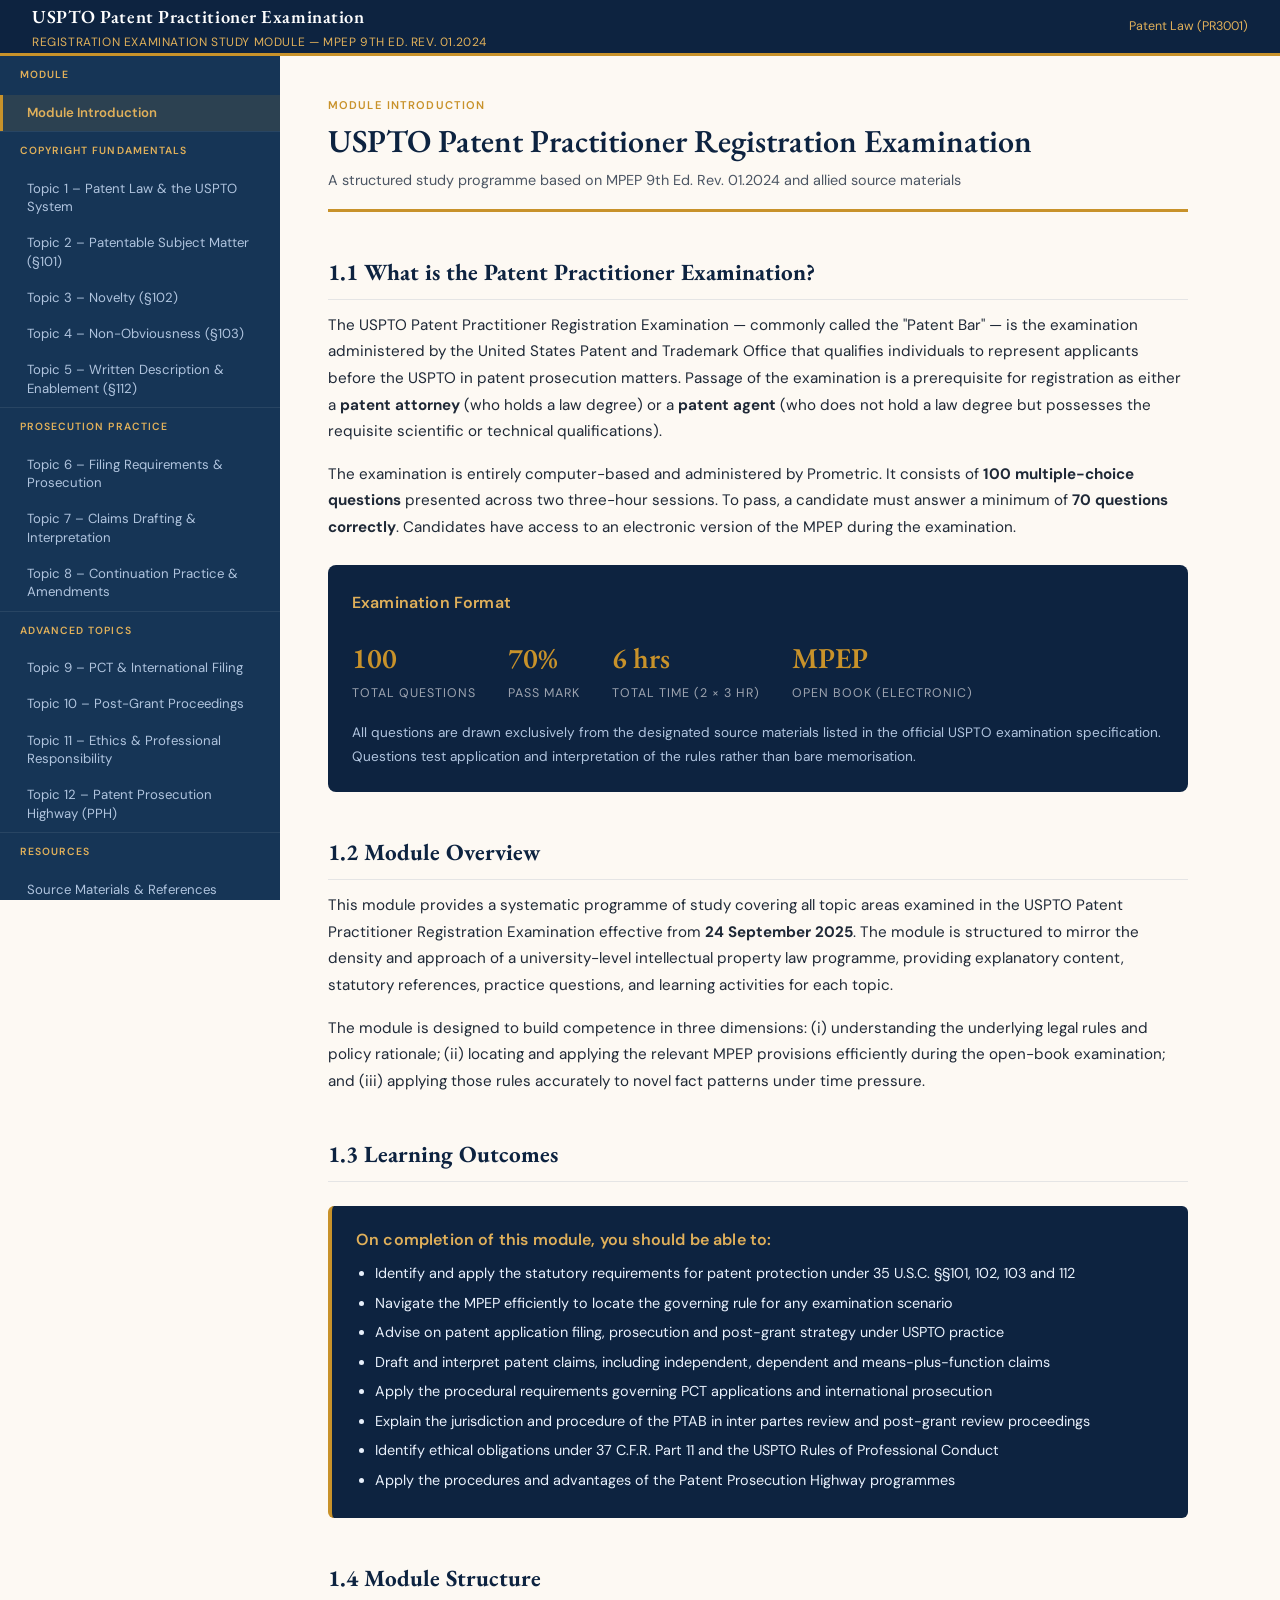
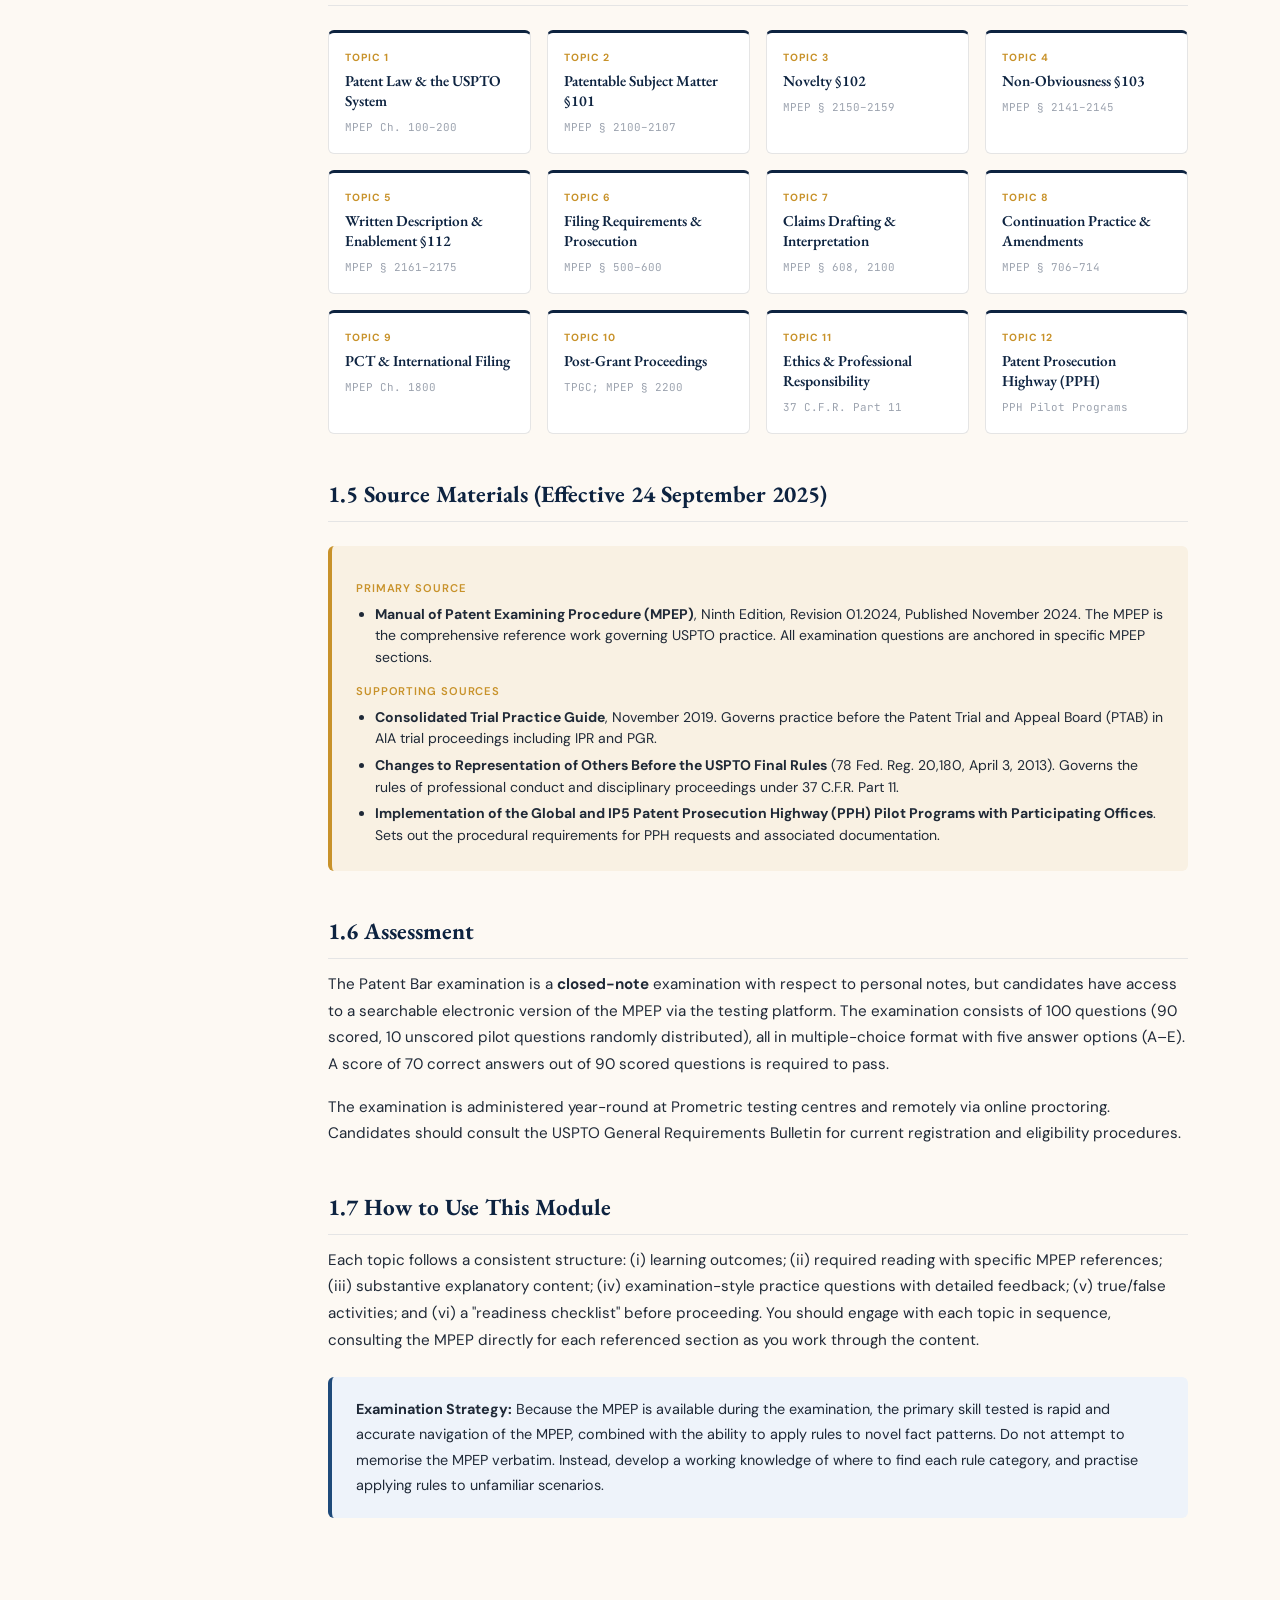
==== commit 1178d808: "updates" ====
--- a/index.html
+++ b/index.html
@@ -6,87 +6,7 @@
 <title>USPTO Patent Practitioner Examination – Study Module</title>
 <link rel="preconnect" href="https://fonts.googleapis.com">
 <link href="https://fonts.googleapis.com/css2?family=EB+Garamond:ital,wght@0,400;0,500;0,600;1,400&family=DM+Sans:wght@300;400;500;600&family=JetBrains+Mono:wght@400;500&display=swap" rel="stylesheet">
-<style>
-  :root {
-    --navy: #0d2340;
-    --navy-mid: #163556;
-    --navy-light: #1e4a7a;
-    --gold: #c8922a;
-    --gold-light: #e0b05a;
-    --gold-pale: #f9f1e3;
-    --cream: #fdf9f3;
-    --white: #ffffff;
-    --grey-100: #f4f4f4;
-    --grey-200: #e5e5e5;
-    --grey-400: #9ca3af;
-    --grey-600: #4b5563;
-    --grey-800: #1f2937;
-    --red-soft: #7b2e2e;
-    --green-soft: #1e4d2b;
-    --sidebar-w: 280px;
-    --content-max: 860px;
-  }
-
-  * { box-sizing: border-box; margin: 0; padding: 0; }
-
-  body {
-    font-family: 'DM Sans', sans-serif;
-    background: var(--cream);
-    color: var(--grey-800);
-    line-height: 1.75;
-  }
-
-  /* ─── TOP BAR ─── */
-  .topbar {
-    background: var(--navy);
-    color: #fff;
-    padding: 0 2rem;
-    height: 56px;
-    display: flex;
-    align-items: center;
-    justify-content: space-between;
-    position: fixed;
-    top: 0; left: 0; right: 0;
-    z-index: 100;
-    border-bottom: 3px solid var(--gold);
-  }
-  .topbar-brand { font-family: 'EB Garamond', serif; font-size: 1.15rem; font-weight: 600; letter-spacing: .03em; }
-  .topbar-sub { font-size: .75rem; color: var(--gold-light); letter-spacing: .05em; text-transform: uppercase; }
-
-  <link rel="stylesheet" href="styles.css">
-  .topic-card-num { font-size: .65rem; text-transform: uppercase; letter-spacing: .1em; color: var(--gold); font-weight: 700; }
-  .topic-card-title { font-family: 'EB Garamond', serif; font-size: .95rem; font-weight: 600; color: var(--navy); line-height: 1.3; margin-top: .3rem; }
-  .topic-card-mpep { font-family: 'JetBrains Mono', monospace; font-size: .68rem; color: var(--grey-400); margin-top: .4rem; }
-
-  /* ─── ASSESSMENT BOX ─── */
-  .assessment-info {
-    background: var(--navy);
-    color: #dde7f5;
-    border-radius: 8px;
-    padding: 1.5rem;
-    margin: 1.5rem 0;
-  }
-  .assessment-info h3 { color: var(--gold-light); margin-top: 0; }
-  .assessment-info .stat { font-size: 1.8rem; font-family: 'EB Garamond', serif; color: var(--gold); font-weight: 600; }
-  .assessment-info .stat-label { font-size: .78rem; text-transform: uppercase; letter-spacing: .08em; color: var(--grey-400); }
-  .stats-row { display: flex; gap: 2rem; margin: 1rem 0; flex-wrap: wrap; }
-
-  /* ─── SCROLLBAR ─── */
-  .main::-webkit-scrollbar { width: 6px; }
-  .main::-webkit-scrollbar-thumb { background: var(--grey-200); border-radius: 3px; }
-
-  /* ─── DIVIDER ─── */
-  hr { border: none; border-top: 1px solid var(--grey-200); margin: 2rem 0; }
-
-  /* ─── FURTHER READING ─── */
-  .further-reading li { margin: .5rem 0 .5rem 1.2rem; font-size: .875rem; line-height: 1.55; font-style: italic; }
-
-  /* ─── RESPONSIVE ─── */
-  @media (max-width: 768px) {
-    .sidebar { display: none; }
-    .main { margin-left: 0; padding: 1.5rem; }
-  }
-</style>
+<link rel="stylesheet" href="styles.css">
 </head>
 <body>
 
